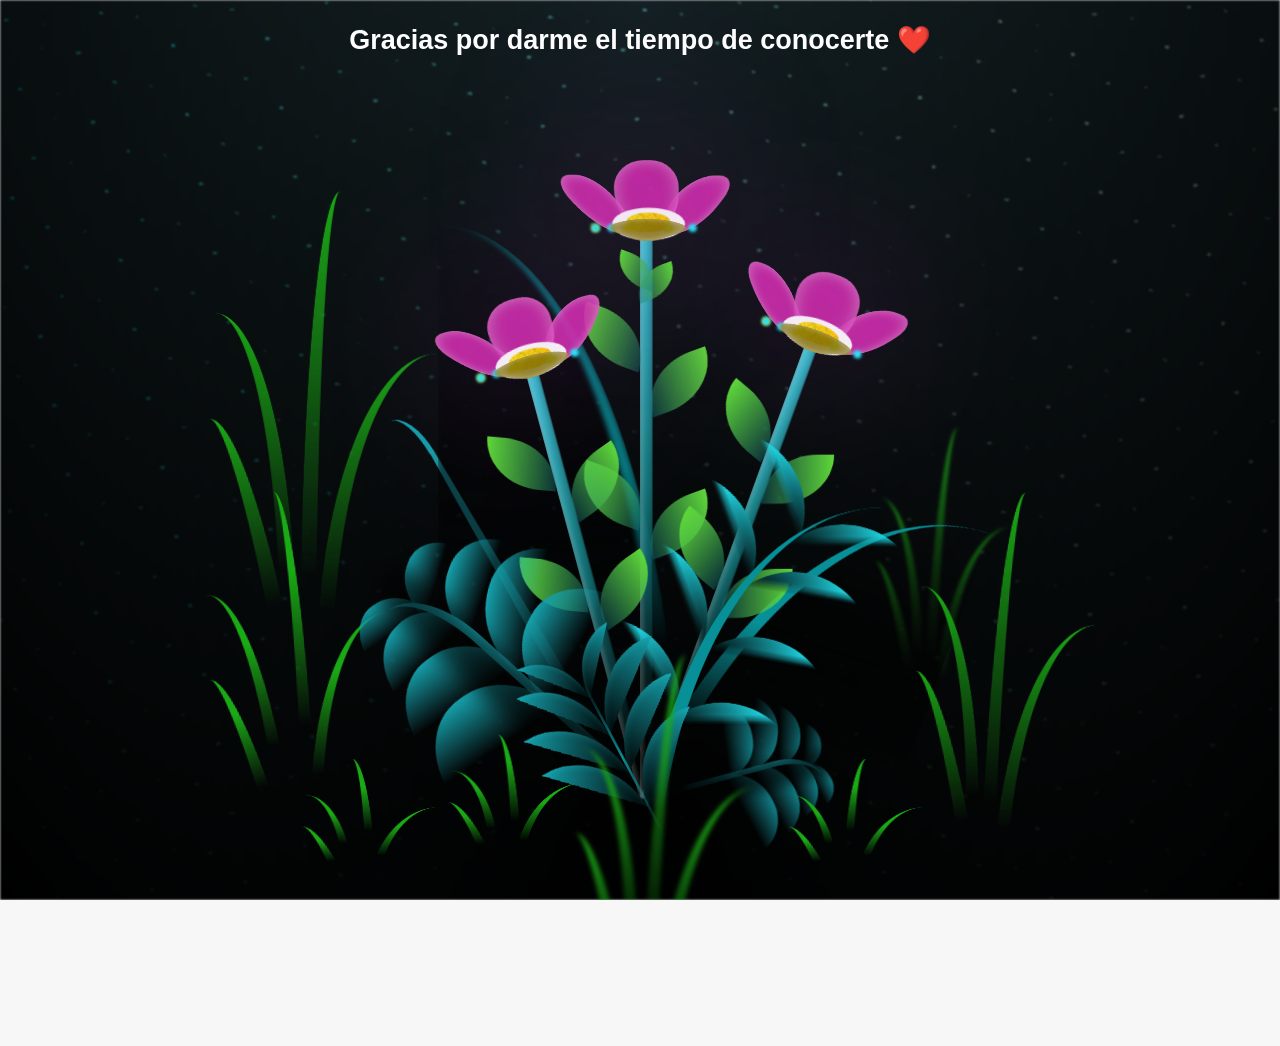
==== index.html @ b28f8824 "Rename floresamarillas.html to index.html" ====
<!DOCTYPE html>
<html lang="es">
  <head>
    <meta charset="UTF-8" />
    <meta http-equiv="X-UA-Compatible" content="IE=edge" />
    <meta name="viewport" content="width=device-width, initial-scale=1.0" />
    <title>Flores para ti ❤️</title>
    <style>
      *,
*::after,
*::before {
  padding: 0;
  margin: 0;
  box-sizing: border-box;
}

:root {
  --dark-color: #000;
}
html, body {
  overflow: hidden;
  height: 100%;
  margin: 0;
}

body {
  display: flex;
  align-items: flex-end;
  justify-content: center;
  min-height: 100vh;
  background-color: var(--dark-color);
  overflow: hidden;
}


.titulo {
  margin-bottom: 180px;
  color: rgb(255, 255, 255);
  position: absolute;
  top: 20px; 
  left: 50%;
  transform: translateX(-50%); 
  width: 80%;
  font-size: 3vh;
  opacity: 0;
  animation: fadeIn 4s ease-in-out forwards;
  text-align: center;
}
@keyframes fadeIn {
  from {
    opacity: 0;
  }
  to {
    opacity: 1;
  }
}

.night {
  z-index: -1;
  position: absolute;
  left: 50%;
  top: 0;
  transform: translateX(-50%);
  width: 100%;
  height: 100%;
  filter: blur(0.1vmin);
  background-image: radial-gradient(
      ellipse at top,
      transparent 0%,
      var(--dark-color)
    ),
    radial-gradient(
      ellipse at bottom,
      var(--dark-color),
      rgba(145, 233, 255, 0.2)
    ),
    repeating-linear-gradient(
      220deg,
      rgb(0, 0, 0) 0px,
      rgb(0, 0, 0) 19px,
      transparent 19px,
      transparent 22px
    ),
    repeating-linear-gradient(
      189deg,
      rgb(0, 0, 0) 0px,
      rgb(0, 0, 0) 19px,
      transparent 19px,
      transparent 22px
    ),
    repeating-linear-gradient(
      148deg,
      rgb(0, 0, 0) 0px,
      rgb(0, 0, 0) 19px,
      transparent 19px,
      transparent 22px
    ),
    linear-gradient(90deg, rgb(0, 255, 250), rgb(240, 240, 240));
}

.flowers {
  position: relative;
  transform: scale(0.9);
  /*margin-bottom: 100px;
  */
}

@media only screen and (max-width: 600px) {
.flowers {
      font-size: 14px;
      margin-bottom: 35%;
      letter-spacing: 3px;
      transform: scale(1.0);
}

}

.flower {
  position: absolute;
  bottom: 10vmin;
  transform-origin: bottom center;
  z-index: 10;
  --fl-speed: 0.8s;
}
.flower--1 {
  -webkit-animation: moving-flower-1 4s linear infinite;
  animation: moving-flower-1 4s linear infinite;
}
.flower--1 .flower__line {
  height: 70vmin;
  -webkit-animation-delay: 0.3s;
  animation-delay: 0.3s;
}
.flower--1 .flower__line__leaf--1 {
  -webkit-animation: blooming-leaf-right var(--fl-speed) 1.6s backwards;
  animation: blooming-leaf-right var(--fl-speed) 1.6s backwards;
}
.flower--1 .flower__line__leaf--2 {
  -webkit-animation: blooming-leaf-right var(--fl-speed) 1.4s backwards;
  animation: blooming-leaf-right var(--fl-speed) 1.4s backwards;
}
.flower--1 .flower__line__leaf--3 {
  -webkit-animation: blooming-leaf-left var(--fl-speed) 1.2s backwards;
  animation: blooming-leaf-left var(--fl-speed) 1.2s backwards;
}
.flower--1 .flower__line__leaf--4 {
  -webkit-animation: blooming-leaf-left var(--fl-speed) 1s backwards;
  animation: blooming-leaf-left var(--fl-speed) 1s backwards;
}
.flower--1 .flower__line__leaf--5 {
  -webkit-animation: blooming-leaf-right var(--fl-speed) 1.8s backwards;
  animation: blooming-leaf-right var(--fl-speed) 1.8s backwards;
}
.flower--1 .flower__line__leaf--6 {
  -webkit-animation: blooming-leaf-left var(--fl-speed) 2s backwards;
  animation: blooming-leaf-left var(--fl-speed) 2s backwards;
}
.flower--2 {
  left: 50%;
  transform: rotate(20deg);
  -webkit-animation: moving-flower-2 4s linear infinite;
  animation: moving-flower-2 4s linear infinite;
}
.flower--2 .flower__line {
  height: 60vmin;
  -webkit-animation-delay: 0.6s;
  animation-delay: 0.6s;
}
.flower--2 .flower__line__leaf--1 {
  -webkit-animation: blooming-leaf-right var(--fl-speed) 1.9s backwards;
  animation: blooming-leaf-right var(--fl-speed) 1.9s backwards;
}
.flower--2 .flower__line__leaf--2 {
  -webkit-animation: blooming-leaf-right var(--fl-speed) 1.7s backwards;
  animation: blooming-leaf-right var(--fl-speed) 1.7s backwards;
}
.flower--2 .flower__line__leaf--3 {
  -webkit-animation: blooming-leaf-left var(--fl-speed) 1.5s backwards;
  animation: blooming-leaf-left var(--fl-speed) 1.5s backwards;
}
.flower--2 .flower__line__leaf--4 {
  -webkit-animation: blooming-leaf-left var(--fl-speed) 1.3s backwards;
  animation: blooming-leaf-left var(--fl-speed) 1.3s backwards;
}
.flower--3 {
  left: 50%;
  transform: rotate(-15deg);
  -webkit-animation: moving-flower-3 4s linear infinite;
  animation: moving-flower-3 4s linear infinite;
}
.flower--3 .flower__line {
  -webkit-animation-delay: 0.9s;
  animation-delay: 0.9s;
}
.flower--3 .flower__line__leaf--1 {
  -webkit-animation: blooming-leaf-right var(--fl-speed) 2.5s backwards;
  animation: blooming-leaf-right var(--fl-speed) 2.5s backwards;
}
.flower--3 .flower__line__leaf--2 {
  -webkit-animation: blooming-leaf-right var(--fl-speed) 2.3s backwards;
  animation: blooming-leaf-right var(--fl-speed) 2.3s backwards;
}
.flower--3 .flower__line__leaf--3 {
  -webkit-animation: blooming-leaf-left var(--fl-speed) 2.1s backwards;
  animation: blooming-leaf-left var(--fl-speed) 2.1s backwards;
}
.flower--3 .flower__line__leaf--4 {
  -webkit-animation: blooming-leaf-left var(--fl-speed) 1.9s backwards;
  animation: blooming-leaf-left var(--fl-speed) 1.9s backwards;
}
.flower__leafs {
  position: relative;
  -webkit-animation: blooming-flower 2s backwards;
  animation: blooming-flower 2s backwards;
}
.flower__leafs--1 {
  -webkit-animation-delay: 1.1s;
  animation-delay: 1.1s;
}
.flower__leafs--2 {
  -webkit-animation-delay: 1.4s;
  animation-delay: 1.4s;
}
.flower__leafs--3 {
  -webkit-animation-delay: 1.7s;
  animation-delay: 1.7s;
}
.flower__leafs::after {
  content: "";
  position: absolute;
  left: 0;
  top: 0;
  transform: translate(-50%, -100%);
  width: 8vmin;
  height: 8vmin;
  background-color: #852c91;
  /* background-color: #fd2525; */
  filter: blur(10vmin);
}
.flower__leaf {
  position: absolute;
  bottom: 0;
  left: 50%;
  width: 8vmin;
  height: 11vmin;
  border-radius: 51% 49% 47% 53%/44% 45% 55% 69%;
  background-color: #253bfd;
  background-color: #d62bb1; 
  transform-origin: bottom center;
  opacity: 0.9;
  box-shadow: inset 0 0 2vmin rgba(255, 255, 255, 0.5);
}
.flower__leaf--1 {
  transform: translate(-10%, 1%) rotateY(40deg) rotateX(-50deg);
}
.flower__leaf--2 {
  transform: translate(-50%, -4%) rotateX(40deg);
}
.flower__leaf--3 {
  transform: translate(-90%, 0%) rotateY(45deg) rotateX(50deg);
}
.flower__leaf--4 {
  width: 8vmin;
  height: 8vmin;
  transform-origin: bottom left;
  border-radius: 4vmin 10vmin 4vmin 4vmin;
  transform: translate(0%, 18%) rotateX(70deg) rotate(-43deg);
  background-color: #7c6901;
  z-index: 1;
  opacity: 0.8;
}
.flower__white-circle {
  position: absolute;
  left: -3.5vmin;
  top: -3vmin;
  width: 9vmin;
  height: 4vmin;
  border-radius: 50%;
  background-color: #fff;
}
.flower__white-circle::after {
  content: "";
  position: absolute;
  left: 50%;
  top: 45%;
  transform: translate(-50%, -50%);
  width: 60%;
  height: 60%;
  border-radius: inherit;
  background-image: repeating-linear-gradient(
      135deg,
      rgba(0, 0, 0, 0.03) 0px,
      rgba(0, 0, 0, 0.03) 1px,
      transparent 1px,
      transparent 12px
    ),
    repeating-linear-gradient(
      45deg,
      rgba(0, 0, 0, 0.03) 0px,
      rgba(0, 0, 0, 0.03) 1px,
      transparent 1px,
      transparent 12px
    ),
    repeating-linear-gradient(
      67.5deg,
      rgba(0, 0, 0, 0.03) 0px,
      rgba(0, 0, 0, 0.03) 1px,
      transparent 1px,
      transparent 12px
    ),
    repeating-linear-gradient(
      135deg,
      rgba(0, 0, 0, 0.03) 0px,
      rgba(0, 0, 0, 0.03) 1px,
      transparent 1px,
      transparent 12px
    ),
    repeating-linear-gradient(
      45deg,
      rgba(0, 0, 0, 0.03) 0px,
      rgba(0, 0, 0, 0.03) 1px,
      transparent 1px,
      transparent 12px
    ),
    repeating-linear-gradient(
      112.5deg,
      rgba(0, 0, 0, 0.03) 0px,
      rgba(0, 0, 0, 0.03) 1px,
      transparent 1px,
      transparent 12px
    ),
    repeating-linear-gradient(
      112.5deg,
      rgba(0, 0, 0, 0.03) 0px,
      rgba(0, 0, 0, 0.03) 1px,
      transparent 1px,
      transparent 12px
    ),
    repeating-linear-gradient(
      45deg,
      rgba(0, 0, 0, 0.03) 0px,
      rgba(0, 0, 0, 0.03) 1px,
      transparent 1px,
      transparent 12px
    ),
    repeating-linear-gradient(
      22.5deg,
      rgba(0, 0, 0, 0.03) 0px,
      rgba(0, 0, 0, 0.03) 1px,
      transparent 1px,
      transparent 12px
    ),
    repeating-linear-gradient(
      45deg,
      rgba(0, 0, 0, 0.03) 0px,
      rgba(0, 0, 0, 0.03) 1px,
      transparent 1px,
      transparent 12px
    ),
    repeating-linear-gradient(
      22.5deg,
      rgba(0, 0, 0, 0.03) 0px,
      rgba(0, 0, 0, 0.03) 1px,
      transparent 1px,
      transparent 12px
    ),
    repeating-linear-gradient(
      135deg,
      rgba(0, 0, 0, 0.03) 0px,
      rgba(0, 0, 0, 0.03) 1px,
      transparent 1px,
      transparent 12px
    ),
    repeating-linear-gradient(
      157.5deg,
      rgba(0, 0, 0, 0.03) 0px,
      rgba(0, 0, 0, 0.03) 1px,
      transparent 1px,
      transparent 12px
    ),
    repeating-linear-gradient(
      67.5deg,
      rgba(0, 0, 0, 0.03) 0px,
      rgba(0, 0, 0, 0.03) 1px,
      transparent 1px,
      transparent 12px
    ),
    repeating-linear-gradient(
      67.5deg,
      rgba(0, 0, 0, 0.03) 0px,
      rgba(0, 0, 0, 0.03) 1px,
      transparent 1px,
      transparent 12px
    ),
    linear-gradient(90deg, rgb(255, 235, 18), rgb(255, 206, 0));
}
.flower__line {
  height: 55vmin;
  width: 1.5vmin;
  background-image: linear-gradient(
      to left,
      rgba(0, 0, 0, 0.2),
      transparent,
      rgba(255, 255, 255, 0.2)
    ),
    linear-gradient(to top, transparent 10%, #14757a, #39c6d6);
  box-shadow: inset 0 0 2px rgba(0, 0, 0, 0.5);
  -webkit-animation: grow-flower-tree 4s backwards;
  animation: grow-flower-tree 4s backwards;
}
.flower__line__leaf {
  --w: 7vmin;
  --h: calc(var(--w) + 2vmin);
  position: absolute;
  top: 20%;
  left: 90%;
  width: var(--w);
  height: var(--h);
  border-top-right-radius: var(--h);
  border-bottom-left-radius: var(--h);
  background-image: linear-gradient(to top, rgba(20, 117, 122, 0.4), #5ed639);
}
.flower__line__leaf--1 {
  transform: rotate(70deg) rotateY(30deg);
}
.flower__line__leaf--2 {
  top: 45%;
  transform: rotate(70deg) rotateY(30deg);
}
.flower__line__leaf--3,
.flower__line__leaf--4,
.flower__line__leaf--6 {
  border-top-right-radius: 0;
  border-bottom-left-radius: 0;
  border-top-left-radius: var(--h);
  border-bottom-right-radius: var(--h);
  left: -460%;
  top: 12%;
  transform: rotate(-70deg) rotateY(30deg);
}
.flower__line__leaf--4 {
  top: 40%;
}
.flower__line__leaf--5 {
  top: 0;
  transform-origin: left;
  transform: rotate(70deg) rotateY(30deg) scale(0.6);
}
.flower__line__leaf--6 {
  top: -2%;
  left: -450%;
  transform-origin: right;
  transform: rotate(-70deg) rotateY(30deg) scale(0.6);
}
.flower__light {
  position: absolute;
  bottom: 0vmin;
  width: 1vmin;
  height: 1vmin;
  background-color: rgb(255, 251, 0);
  border-radius: 50%;
  filter: blur(0.2vmin);
  -webkit-animation: light-ans 4s linear infinite backwards;
  animation: light-ans 4s linear infinite backwards;
}
.flower__light:nth-child(odd) {
  background-color: #23f0ff;
}
.flower__light--1 {
  left: -2vmin;
  -webkit-animation-delay: 1s;
  animation-delay: 1s;
}
.flower__light--2 {
  left: 3vmin;
  -webkit-animation-delay: 0.5s;
  animation-delay: 0.5s;
}
.flower__light--3 {
  left: -6vmin;
  -webkit-animation-delay: 0.3s;
  animation-delay: 0.3s;
}
.flower__light--4 {
  left: 6vmin;
  -webkit-animation-delay: 0.9s;
  animation-delay: 0.9s;
}
.flower__light--5 {
  left: -1vmin;
  -webkit-animation-delay: 1.5s;
  animation-delay: 1.5s;
}
.flower__light--6 {
  left: -4vmin;
  -webkit-animation-delay: 3s;
  animation-delay: 3s;
}
.flower__light--7 {
  left: 3vmin;
  -webkit-animation-delay: 2s;
  animation-delay: 2s;
}
.flower__light--8 {
  left: -6vmin;
  -webkit-animation-delay: 3.5s;
  animation-delay: 3.5s;
}
.flower__grass {
  --c: #159faa;
  --line-w: 1.5vmin;
  position: absolute;
  bottom: 12vmin;
  left: -7vmin;
  display: flex;
  flex-direction: column;
  align-items: flex-end;
  z-index: 20;
  transform-origin: bottom center;
  transform: rotate(-48deg) rotateY(40deg);
}
.flower__grass--1 {
  -webkit-animation: moving-grass 2s linear infinite;
  animation: moving-grass 2s linear infinite;
}
.flower__grass--2 {
  left: 2vmin;
  bottom: 10vmin;
  transform: scale(0.5) rotate(75deg) rotateX(10deg) rotateY(-200deg);
  opacity: 0.8;
  z-index: 0;
  -webkit-animation: moving-grass--2 1.5s linear infinite;
  animation: moving-grass--2 1.5s linear infinite;
}
.flower__grass--top {
  width: 7vmin;
  height: 10vmin;
  border-top-right-radius: 100%;
  border-right: var(--line-w) solid var(--c);
  transform-origin: bottom center;
  transform: rotate(-2deg);
}
.flower__grass--bottom {
  margin-top: -2px;
  width: var(--line-w);
  height: 25vmin;
  background-image: linear-gradient(to top, transparent, var(--c));
}
.flower__grass__leaf {
  --size: 10vmin;
  position: absolute;
  width: calc(var(--size) * 2.1);
  height: var(--size);
  border-top-left-radius: var(--size);
  border-top-right-radius: var(--size);
  background-image: linear-gradient(
    to top,
    transparent,
    transparent 30%,
    var(--c)
  );
  z-index: 100;
}
.flower__grass__leaf--1 {
  top: -6%;
  left: 30%;
  --size: 6vmin;
  transform: rotate(-20deg);
  -webkit-animation: growing-grass-ans--1 2s 2.6s backwards;
  animation: growing-grass-ans--1 2s 2.6s backwards;
}
@-webkit-keyframes growing-grass-ans--1 {
  0% {
    transform-origin: bottom left;
    transform: rotate(-20deg) scale(0);
  }
}
@keyframes growing-grass-ans--1 {
  0% {
    transform-origin: bottom left;
    transform: rotate(-20deg) scale(0);
  }
}
.flower__grass__leaf--2 {
  top: -5%;
  left: -110%;
  --size: 6vmin;
  transform: rotate(10deg);
  -webkit-animation: growing-grass-ans--2 2s 2.4s linear backwards;
  animation: growing-grass-ans--2 2s 2.4s linear backwards;
}
@-webkit-keyframes growing-grass-ans--2 {
  0% {
    transform-origin: bottom right;
    transform: rotate(10deg) scale(0);
  }
}
@keyframes growing-grass-ans--2 {
  0% {
    transform-origin: bottom right;
    transform: rotate(10deg) scale(0);
  }
}
.flower__grass__leaf--3 {
  top: 5%;
  left: 60%;
  --size: 8vmin;
  transform: rotate(-18deg) rotateX(-20deg);
  -webkit-animation: growing-grass-ans--3 2s 2.2s linear backwards;
  animation: growing-grass-ans--3 2s 2.2s linear backwards;
}
@-webkit-keyframes growing-grass-ans--3 {
  0% {
    transform-origin: bottom left;
    transform: rotate(-18deg) rotateX(-20deg) scale(0);
  }
}
@keyframes growing-grass-ans--3 {
  0% {
    transform-origin: bottom left;
    transform: rotate(-18deg) rotateX(-20deg) scale(0);
  }
}
.flower__grass__leaf--4 {
  top: 6%;
  left: -135%;
  --size: 8vmin;
  transform: rotate(2deg);
  -webkit-animation: growing-grass-ans--4 2s 2s linear backwards;
  animation: growing-grass-ans--4 2s 2s linear backwards;
}
@-webkit-keyframes growing-grass-ans--4 {
  0% {
    transform-origin: bottom right;
    transform: rotate(2deg) scale(0);
  }
}
@keyframes growing-grass-ans--4 {
  0% {
    transform-origin: bottom right;
    transform: rotate(2deg) scale(0);
  }
}
.flower__grass__leaf--5 {
  top: 20%;
  left: 60%;
  --size: 10vmin;
  transform: rotate(-24deg) rotateX(-20deg);
  -webkit-animation: growing-grass-ans--5 2s 1.8s linear backwards;
  animation: growing-grass-ans--5 2s 1.8s linear backwards;
}
@-webkit-keyframes growing-grass-ans--5 {
  0% {
    transform-origin: bottom left;
    transform: rotate(-24deg) rotateX(-20deg) scale(0);
  }
}
@keyframes growing-grass-ans--5 {
  0% {
    transform-origin: bottom left;
    transform: rotate(-24deg) rotateX(-20deg) scale(0);
  }
}
.flower__grass__leaf--6 {
  top: 22%;
  left: -180%;
  --size: 10vmin;
  transform: rotate(10deg);
  -webkit-animation: growing-grass-ans--6 2s 1.6s linear backwards;
  animation: growing-grass-ans--6 2s 1.6s linear backwards;
}
@-webkit-keyframes growing-grass-ans--6 {
  0% {
    transform-origin: bottom right;
    transform: rotate(10deg) scale(0);
  }
}
@keyframes growing-grass-ans--6 {
  0% {
    transform-origin: bottom right;
    transform: rotate(10deg) scale(0);
  }
}
.flower__grass__leaf--7 {
  top: 39%;
  left: 70%;
  --size: 10vmin;
  transform: rotate(-10deg);
  -webkit-animation: growing-grass-ans--7 2s 1.4s linear backwards;
  animation: growing-grass-ans--7 2s 1.4s linear backwards;
}
@-webkit-keyframes growing-grass-ans--7 {
  0% {
    transform-origin: bottom left;
    transform: rotate(-10deg) scale(0);
  }
}
@keyframes growing-grass-ans--7 {
  0% {
    transform-origin: bottom left;
    transform: rotate(-10deg) scale(0);
  }
}
.flower__grass__leaf--8 {
  top: 40%;
  left: -215%;
  --size: 11vmin;
  transform: rotate(10deg);
  -webkit-animation: growing-grass-ans--8 2s 1.2s linear backwards;
  animation: growing-grass-ans--8 2s 1.2s linear backwards;
}
@-webkit-keyframes growing-grass-ans--8 {
  0% {
    transform-origin: bottom right;
    transform: rotate(10deg) scale(0);
  }
}
@keyframes growing-grass-ans--8 {
  0% {
    transform-origin: bottom right;
    transform: rotate(10deg) scale(0);
  }
}
.flower__grass__overlay {
  position: absolute;
  top: -10%;
  right: 0%;
  width: 100%;
  height: 100%;
  background-color: rgba(0, 0, 0, 0.6);
  filter: blur(1.5vmin);
  z-index: 100;
}
.flower__g-long {
  --w: 2vmin;
  --h: 6vmin;
  --c: #159faa;
  position: absolute;
  bottom: 10vmin;
  left: -3vmin;
  transform-origin: bottom center;
  transform: rotate(-30deg) rotateY(-20deg);
  display: flex;
  flex-direction: column;
  align-items: flex-end;
  -webkit-animation: flower-g-long-ans 3s linear infinite;
  animation: flower-g-long-ans 3s linear infinite;
}
@-webkit-keyframes flower-g-long-ans {
  0%,
  100% {
    transform: rotate(-30deg) rotateY(-20deg);
  }
  50% {
    transform: rotate(-32deg) rotateY(-20deg);
  }
}
@keyframes flower-g-long-ans {
  0%,
  100% {
    transform: rotate(-30deg) rotateY(-20deg);
  }
  50% {
    transform: rotate(-32deg) rotateY(-20deg);
  }
}
.flower__g-long__top {
  top: calc(var(--h) * -1);
  width: calc(var(--w) + 1vmin);
  height: var(--h);
  border-top-right-radius: 100%;
  border-right: 0.7vmin solid var(--c);
  transform: translate(-0.7vmin, 1vmin);
}
.flower__g-long__bottom {
  width: var(--w);
  height: 50vmin;
  transform-origin: bottom center;
  background-image: linear-gradient(to top, transparent 30%, var(--c));
  box-shadow: inset 0 0 2px rgba(0, 0, 0, 0.5);
  -webkit-clip-path: polygon(35% 0, 65% 1%, 100% 100%, 0% 100%);
  clip-path: polygon(35% 0, 65% 1%, 100% 100%, 0% 100%);
}
.flower__g-right {
  position: absolute;
  bottom: 6vmin;
  left: -2vmin;
  transform-origin: bottom left;
  transform: rotate(20deg);
}
.flower__g-right .leaf {
  width: 30vmin;
  height: 50vmin;
  border-top-left-radius: 100%;
  border-left: 2vmin solid #079097;
  background-image: linear-gradient(
    to bottom,
    transparent,
    var(--dark-color) 60%
  );
  -webkit-mask-image: linear-gradient(to top, transparent 30%, #079097 60%);
}
.flower__g-right--1 {
  -webkit-animation: flower-g-right-ans 2.5s linear infinite;
  animation: flower-g-right-ans 2.5s linear infinite;
}
.flower__g-right--2 {
  left: 5vmin;
  transform: rotateY(-180deg);
  -webkit-animation: flower-g-right-ans--2 3s linear infinite;
  animation: flower-g-right-ans--2 3s linear infinite;
}
.flower__g-right--2 .leaf {
  height: 75vmin;
  filter: blur(0.3vmin);
  opacity: 0.8;
}
@-webkit-keyframes flower-g-right-ans {
  0%,
  100% {
    transform: rotate(20deg);
  }
  50% {
    transform: rotate(24deg) rotateX(-20deg);
  }
}
@keyframes flower-g-right-ans {
  0%,
  100% {
    transform: rotate(20deg);
  }
  50% {
    transform: rotate(24deg) rotateX(-20deg);
  }
}
@-webkit-keyframes flower-g-right-ans--2 {
  0%,
  100% {
    transform: rotateY(-180deg) rotate(0deg) rotateX(-20deg);
  }
  50% {
    transform: rotateY(-180deg) rotate(6deg) rotateX(-20deg);
  }
}
@keyframes flower-g-right-ans--2 {
  0%,
  100% {
    transform: rotateY(-180deg) rotate(0deg) rotateX(-20deg);
  }
  50% {
    transform: rotateY(-180deg) rotate(6deg) rotateX(-20deg);
  }
}
.flower__g-front {
  position: absolute;
  bottom: 6vmin;
  left: 2.5vmin;
  z-index: 100;
  transform-origin: bottom center;
  transform: rotate(-28deg) rotateY(30deg) scale(1.04);
  -webkit-animation: flower__g-front-ans 2s linear infinite;
  animation: flower__g-front-ans 2s linear infinite;
}
@-webkit-keyframes flower__g-front-ans {
  0%,
  100% {
    transform: rotate(-28deg) rotateY(30deg) scale(1.04);
  }
  50% {
    transform: rotate(-35deg) rotateY(40deg) scale(1.04);
  }
}
@keyframes flower__g-front-ans {
  0%,
  100% {
    transform: rotate(-28deg) rotateY(30deg) scale(1.04);
  }
  50% {
    transform: rotate(-35deg) rotateY(40deg) scale(1.04);
  }
}
.flower__g-front__line {
  width: 0.3vmin;
  height: 20vmin;
  background-image: linear-gradient(
    to top,
    transparent,
    #079097,
    transparent 100%
  );
  position: relative;
}
.flower__g-front__leaf-wrapper {
  position: absolute;
  top: 0;
  left: 0;
  transform-origin: bottom left;
  transform: rotate(10deg);
}
.flower__g-front__leaf-wrapper:nth-child(even) {
  left: 0vmin;
  transform: rotateY(-180deg) rotate(5deg);
  -webkit-animation: flower__g-front__leaf-left-ans 1s ease-in backwards;
  animation: flower__g-front__leaf-left-ans 1s ease-in backwards;
}
.flower__g-front__leaf-wrapper:nth-child(odd) {
  -webkit-animation: flower__g-front__leaf-ans 1s ease-in backwards;
  animation: flower__g-front__leaf-ans 1s ease-in backwards;
}
.flower__g-front__leaf-wrapper--1 {
  top: -8vmin;
  transform: scale(0.7);
  -webkit-animation: flower__g-front__leaf-ans 1s 5.5s ease-in backwards !important;
  animation: flower__g-front__leaf-ans 1s 5.5s ease-in backwards !important;
}
.flower__g-front__leaf-wrapper--2 {
  top: -8vmin;
  transform: rotateY(-180deg) scale(0.7) !important;
  -webkit-animation: flower__g-front__leaf-left-ans-2 1s 4.6s ease-in backwards !important;
  animation: flower__g-front__leaf-left-ans-2 1s 4.6s ease-in backwards !important;
}
.flower__g-front__leaf-wrapper--3 {
  top: -3vmin;
  -webkit-animation: flower__g-front__leaf-ans 1s 4.6s ease-in backwards;
  animation: flower__g-front__leaf-ans 1s 4.6s ease-in backwards;
}
.flower__g-front__leaf-wrapper--4 {
  top: -3vmin;
  transform: rotateY(-180deg) scale(0.9) !important;
  -webkit-animation: flower__g-front__leaf-left-ans-2 1s 4.6s ease-in backwards !important;
  animation: flower__g-front__leaf-left-ans-2 1s 4.6s ease-in backwards !important;
}
@-webkit-keyframes flower__g-front__leaf-left-ans-2 {
  0% {
    transform: rotateY(-180deg) scale(0);
  }
}
@keyframes flower__g-front__leaf-left-ans-2 {
  0% {
    transform: rotateY(-180deg) scale(0);
  }
}
.flower__g-front__leaf-wrapper--5,
.flower__g-front__leaf-wrapper--6 {
  top: 2vmin;
}
.flower__g-front__leaf-wrapper--7,
.flower__g-front__leaf-wrapper--8 {
  top: 6.5vmin;
}
.flower__g-front__leaf-wrapper--2 {
  -webkit-animation-delay: 5.2s !important;
  animation-delay: 5.2s !important;
}
.flower__g-front__leaf-wrapper--3 {
  -webkit-animation-delay: 4.9s !important;
  animation-delay: 4.9s !important;
}
.flower__g-front__leaf-wrapper--5 {
  -webkit-animation-delay: 4.3s !important;
  animation-delay: 4.3s !important;
}
.flower__g-front__leaf-wrapper--6 {
  -webkit-animation-delay: 4.1s !important;
  animation-delay: 4.1s !important;
}
.flower__g-front__leaf-wrapper--7 {
  -webkit-animation-delay: 3.8s !important;
  animation-delay: 3.8s !important;
}
.flower__g-front__leaf-wrapper--8 {
  -webkit-animation-delay: 3.5s !important;
  animation-delay: 3.5s !important;
}
@-webkit-keyframes flower__g-front__leaf-ans {
  0% {
    transform: rotate(10deg) scale(0);
  }
}
@keyframes flower__g-front__leaf-ans {
  0% {
    transform: rotate(10deg) scale(0);
  }
}
@-webkit-keyframes flower__g-front__leaf-left-ans {
  0% {
    transform: rotateY(-180deg) rotate(5deg) scale(0);
  }
}
@keyframes flower__g-front__leaf-left-ans {
  0% {
    transform: rotateY(-180deg) rotate(5deg) scale(0);
  }
}
.flower__g-front__leaf {
  width: 10vmin;
  height: 10vmin;
  border-radius: 100% 0% 0% 100%/100% 100% 0% 0%;
  box-shadow: inset 0 2px 1vmin hsla(184deg, 97%, 58%, 0.2);
  background-image: linear-gradient(
      to bottom left,
      transparent,
      var(--dark-color)
    ),
    linear-gradient(to bottom right, #159faa 50%, transparent 50%, transparent);
  -webkit-mask-image: linear-gradient(
    to bottom right,
    #159faa 50%,
    transparent 50%,
    transparent
  );
  mask-image: linear-gradient(
    to bottom right,
    #159faa 50%,
    transparent 50%,
    transparent
  );
}
.flower__g-fr {
  position: absolute;
  bottom: -4vmin;
  left: vmin;
  transform-origin: bottom left;
  z-index: 10;
  -webkit-animation: flower__g-fr-ans 2s linear infinite;
  animation: flower__g-fr-ans 2s linear infinite;
}
@-webkit-keyframes flower__g-fr-ans {
  0%,
  100% {
    transform: rotate(2deg);
  }
  50% {
    transform: rotate(4deg);
  }
}
@keyframes flower__g-fr-ans {
  0%,
  100% {
    transform: rotate(2deg);
  }
  50% {
    transform: rotate(4deg);
  }
}
.flower__g-fr .leaf {
  width: 30vmin;
  height: 50vmin;
  border-top-left-radius: 100%;
  border-left: 2vmin solid #079097;
  -webkit-mask-image: linear-gradient(to top, transparent 25%, #079097 50%);
  position: relative;
  z-index: 1;
}
.flower__g-fr__leaf {
  position: absolute;
  top: 0;
  left: 0;
  width: 10vmin;
  height: 10vmin;
  border-radius: 100% 0% 0% 100%/100% 100% 0% 0%;
  box-shadow: inset 0 2px 1vmin hsla(184deg, 97%, 58%, 0.2);
  background-image: linear-gradient(
      to bottom left,
      transparent,
      var(--dark-color) 98%
    ),
    linear-gradient(to bottom right, #23f0ff 45%, transparent 50%, transparent);
  -webkit-mask-image: linear-gradient(
    135deg,
    #159faa 40%,
    transparent 50%,
    transparent
  );
}
.flower__g-fr__leaf--1 {
  left: 20vmin;
  transform: rotate(45deg);
  -webkit-animation: flower__g-fr-leaft-ans-1 0.5s 5.2s linear backwards;
  animation: flower__g-fr-leaft-ans-1 0.5s 5.2s linear backwards;
}
@-webkit-keyframes flower__g-fr-leaft-ans-1 {
  0% {
    transform-origin: left;
    transform: rotate(45deg) scale(0);
  }
}
@keyframes flower__g-fr-leaft-ans-1 {
  0% {
    transform-origin: left;
    transform: rotate(45deg) scale(0);
  }
}
.flower__g-fr__leaf--2 {
  left: 12vmin;
  top: -7vmin;
  transform: rotate(25deg) rotateY(-180deg);
  -webkit-animation: flower__g-fr-leaft-ans-6 0.5s 5s linear backwards;
  animation: flower__g-fr-leaft-ans-6 0.5s 5s linear backwards;
}
.flower__g-fr__leaf--3 {
  left: 15vmin;
  top: 6vmin;
  transform: rotate(55deg);
  -webkit-animation: flower__g-fr-leaft-ans-5 0.5s 4.8s linear backwards;
  animation: flower__g-fr-leaft-ans-5 0.5s 4.8s linear backwards;
}
.flower__g-fr__leaf--4 {
  left: 6vmin;
  top: -2vmin;
  transform: rotate(25deg) rotateY(-180deg);
  -webkit-animation: flower__g-fr-leaft-ans-6 0.5s 4.6s linear backwards;
  animation: flower__g-fr-leaft-ans-6 0.5s 4.6s linear backwards;
}
.flower__g-fr__leaf--5 {
  left: 10vmin;
  top: 14vmin;
  transform: rotate(55deg);
  -webkit-animation: flower__g-fr-leaft-ans-5 0.5s 4.4s linear backwards;
  animation: flower__g-fr-leaft-ans-5 0.5s 4.4s linear backwards;
}
@-webkit-keyframes flower__g-fr-leaft-ans-5 {
  0% {
    transform-origin: left;
    transform: rotate(55deg) scale(0);
  }
}
@keyframes flower__g-fr-leaft-ans-5 {
  0% {
    transform-origin: left;
    transform: rotate(55deg) scale(0);
  }
}
.flower__g-fr__leaf--6 {
  left: 0vmin;
  top: 6vmin;
  transform: rotate(25deg) rotateY(-180deg);
  -webkit-animation: flower__g-fr-leaft-ans-6 0.5s 4.2s linear backwards;
  animation: flower__g-fr-leaft-ans-6 0.5s 4.2s linear backwards;
}
@-webkit-keyframes flower__g-fr-leaft-ans-6 {
  0% {
    transform-origin: right;
    transform: rotate(25deg) rotateY(-180deg) scale(0);
  }
}
@keyframes flower__g-fr-leaft-ans-6 {
  0% {
    transform-origin: right;
    transform: rotate(25deg) rotateY(-180deg) scale(0);
  }
}
.flower__g-fr__leaf--7 {
  left: 5vmin;
  top: 22vmin;
  transform: rotate(45deg);
  -webkit-animation: flower__g-fr-leaft-ans-7 0.5s 4s linear backwards;
  animation: flower__g-fr-leaft-ans-7 0.5s 4s linear backwards;
}
@-webkit-keyframes flower__g-fr-leaft-ans-7 {
  0% {
    transform-origin: left;
    transform: rotate(45deg) scale(0);
  }
}
@keyframes flower__g-fr-leaft-ans-7 {
  0% {
    transform-origin: left;
    transform: rotate(45deg) scale(0);
  }
}
.flower__g-fr__leaf--8 {
  left: -4vmin;
  top: 15vmin;
  transform: rotate(15deg) rotateY(-180deg);
  -webkit-animation: flower__g-fr-leaft-ans-8 0.5s 3.8s linear backwards;
  animation: flower__g-fr-leaft-ans-8 0.5s 3.8s linear backwards;
}
@-webkit-keyframes flower__g-fr-leaft-ans-8 {
  0% {
    transform-origin: right;
    transform: rotate(15deg) rotateY(-180deg) scale(0);
  }
}
@keyframes flower__g-fr-leaft-ans-8 {
  0% {
    transform-origin: right;
    transform: rotate(15deg) rotateY(-180deg) scale(0);
  }
}

.long-g {
  position: absolute;
  bottom: 25vmin;
  left: -42vmin;
  transform-origin: bottom left;
}
.long-g--1 {
  bottom: 0vmin;
  transform: scale(0.8) rotate(-5deg);
}
.long-g--1 .leaf {
  -webkit-mask-image: linear-gradient(
    to top,
    transparent 40%,
    #079097 80%
  ) !important;
}
.long-g--1 .leaf--1 {
  --w: 5vmin;
  --h: 60vmin;
  left: -2vmin;
  transform: rotate(3deg) rotateY(-180deg);
}
.long-g--2,
.long-g--3 {
  bottom: -3vmin;
  left: -35vmin;
  transform-origin: center;
  transform: scale(0.6) rotateX(60deg);
}
.long-g--2 .leaf,
.long-g--3 .leaf {
  -webkit-mask-image: linear-gradient(
    to top,
    transparent 50%,
    #079097 80%
  ) !important;
}
.long-g--2 .leaf--1,
.long-g--3 .leaf--1 {
  left: -1vmin;
  transform: rotateY(-180deg);
}
.long-g--3 {
  left: -17vmin;
  bottom: 0vmin;
}
.long-g--3 .leaf {
  -webkit-mask-image: linear-gradient(
    to top,
    transparent 40%,
    #079097 80%
  ) !important;
}
.long-g--4 {
  left: 25vmin;
  bottom: -3vmin;
  transform-origin: center;
  transform: scale(0.6) rotateX(60deg);
}
.long-g--4 .leaf {
  -webkit-mask-image: linear-gradient(
    to top,
    transparent 50%,
    #079097 80%
  ) !important;
}
.long-g--5 {
  left: 42vmin;
  bottom: 0vmin;
  transform: scale(0.8) rotate(2deg);
}
.long-g--6 {
  left: 0vmin;
  bottom: -20vmin;
  z-index: 100;
  filter: blur(0.3vmin);
  transform: scale(0.8) rotate(2deg);
}
.long-g--7 {
  left: 35vmin;
  bottom: 20vmin;
  z-index: -1;
  filter: blur(0.3vmin);
  transform: scale(0.6) rotate(2deg);
  opacity: 0.7;
}
.long-g .leaf {
  --w: 15vmin;
  --h: 40vmin;
  --c: #1aaa15;
  position: absolute;
  bottom: 0;
  width: var(--w);
  height: var(--h);
  border-top-left-radius: 100%;
  border-left: 2vmin solid var(--c);
  -webkit-mask-image: linear-gradient(
    to top,
    transparent 20%,
    var(--dark-color)
  );
  transform-origin: bottom center;
}
.long-g .leaf--0 {
  left: 2vmin;
  -webkit-animation: leaf-ans-1 4s linear infinite;
  animation: leaf-ans-1 4s linear infinite;
}
.long-g .leaf--1 {
  --w: 5vmin;
  --h: 60vmin;
  -webkit-animation: leaf-ans-1 4s linear infinite;
  animation: leaf-ans-1 4s linear infinite;
}
.long-g .leaf--2 {
  --w: 10vmin;
  --h: 40vmin;
  left: -0.5vmin;
  bottom: 5vmin;
  transform-origin: bottom left;
  transform: rotateY(-180deg);
  -webkit-animation: leaf-ans-2 3s linear infinite;
  animation: leaf-ans-2 3s linear infinite;
}
.long-g .leaf--3 {
  --w: 5vmin;
  --h: 30vmin;
  left: -1vmin;
  bottom: 3.2vmin;
  transform-origin: bottom left;
  transform: rotate(-10deg) rotateY(-180deg);
  -webkit-animation: leaf-ans-3 3s linear infinite;
  animation: leaf-ans-3 3s linear infinite;
}

@-webkit-keyframes leaf-ans-1 {
  0%,
  100% {
    transform: rotate(-5deg) scale(1);
  }
  50% {
    transform: rotate(5deg) scale(1.1);
  }
}

@keyframes leaf-ans-1 {
  0%,
  100% {
    transform: rotate(-5deg) scale(1);
  }
  50% {
    transform: rotate(5deg) scale(1.1);
  }
}
@-webkit-keyframes leaf-ans-2 {
  0%,
  100% {
    transform: rotateY(-180deg) rotate(5deg);
  }
  50% {
    transform: rotateY(-180deg) rotate(0deg) scale(1.1);
  }
}
@keyframes leaf-ans-2 {
  0%,
  100% {
    transform: rotateY(-180deg) rotate(5deg);
  }
  50% {
    transform: rotateY(-180deg) rotate(0deg) scale(1.1);
  }
}
@-webkit-keyframes leaf-ans-3 {
  0%,
  100% {
    transform: rotate(-10deg) rotateY(-180deg);
  }
  50% {
    transform: rotate(-20deg) rotateY(-180deg);
  }
}
@keyframes leaf-ans-3 {
  0%,
  100% {
    transform: rotate(-10deg) rotateY(-180deg);
  }
  50% {
    transform: rotate(-20deg) rotateY(-180deg);
  }
}
.grow-ans {
  -webkit-animation: grow-ans 2s var(--d) backwards;
  animation: grow-ans 2s var(--d) backwards;
}

@-webkit-keyframes grow-ans {
  0% {
    transform: scale(0);
    opacity: 0;
  }
}

@keyframes grow-ans {
  0% {
    transform: scale(0);
    opacity: 0;
  }
}
@-webkit-keyframes light-ans {
  0% {
    opacity: 0;
    transform: translateY(0vmin);
  }
  25% {
    opacity: 1;
    transform: translateY(-5vmin) translateX(-2vmin);
  }
  50% {
    opacity: 1;
    transform: translateY(-15vmin) translateX(2vmin);
    filter: blur(0.2vmin);
  }
  75% {
    transform: translateY(-20vmin) translateX(-2vmin);
    filter: blur(0.2vmin);
  }
  100% {
    transform: translateY(-30vmin);
    opacity: 0;
    filter: blur(1vmin);
  }
}
@keyframes light-ans {
  0% {
    opacity: 0;
    transform: translateY(0vmin);
  }
  25% {
    opacity: 1;
    transform: translateY(-5vmin) translateX(-2vmin);
  }
  50% {
    opacity: 1;
    transform: translateY(-15vmin) translateX(2vmin);
    filter: blur(0.2vmin);
  }
  75% {
    transform: translateY(-20vmin) translateX(-2vmin);
    filter: blur(0.2vmin);
  }
  100% {
    transform: translateY(-30vmin);
    opacity: 0;
    filter: blur(1vmin);
  }
}
@-webkit-keyframes moving-flower-1 {
  0%,
  100% {
    transform: rotate(2deg);
  }
  50% {
    transform: rotate(-2deg);
  }
}
@keyframes moving-flower-1 {
  0%,
  100% {
    transform: rotate(2deg);
  }
  50% {
    transform: rotate(-2deg);
  }
}
@-webkit-keyframes moving-flower-2 {
  0%,
  100% {
    transform: rotate(18deg);
  }
  50% {
    transform: rotate(14deg);
  }
}
@keyframes moving-flower-2 {
  0%,
  100% {
    transform: rotate(18deg);
  }
  50% {
    transform: rotate(14deg);
  }
}
@-webkit-keyframes moving-flower-3 {
  0%,
  100% {
    transform: rotate(-18deg);
  }
  50% {
    transform: rotate(-20deg) rotateY(-10deg);
  }
}
@keyframes moving-flower-3 {
  0%,
  100% {
    transform: rotate(-18deg);
  }
  50% {
    transform: rotate(-20deg) rotateY(-10deg);
  }
}
@-webkit-keyframes blooming-leaf-right {
  0% {
    transform-origin: left;
    transform: rotate(70deg) rotateY(30deg) scale(0);
  }
}
@keyframes blooming-leaf-right {
  0% {
    transform-origin: left;
    transform: rotate(70deg) rotateY(30deg) scale(0);
  }
}
@-webkit-keyframes blooming-leaf-left {
  0% {
    transform-origin: right;
    transform: rotate(-70deg) rotateY(30deg) scale(0);
  }
}
@keyframes blooming-leaf-left {
  0% {
    transform-origin: right;
    transform: rotate(-70deg) rotateY(30deg) scale(0);
  }
}
@-webkit-keyframes grow-flower-tree {
  0% {
    height: 0;
    border-radius: 1vmin;
  }
}
@keyframes grow-flower-tree {
  0% {
    height: 0;
    border-radius: 1vmin;
  }
}
@-webkit-keyframes blooming-flower {
  0% {
    transform: scale(0);
  }
}
@keyframes blooming-flower {
  0% {
    transform: scale(0);
  }
}
@-webkit-keyframes moving-grass {
  0%,
  100% {
    transform: rotate(-48deg) rotateY(40deg);
  }
  50% {
    transform: rotate(-50deg) rotateY(40deg);
  }
}
@keyframes moving-grass {
  0%,
  100% {
    transform: rotate(-48deg) rotateY(40deg);
  }
  50% {
    transform: rotate(-50deg) rotateY(40deg);
  }
}
@-webkit-keyframes moving-grass--2 {
  0%,
  100% {
    transform: scale(0.5) rotate(75deg) rotateX(10deg) rotateY(-200deg);
  }
  50% {
    transform: scale(0.5) rotate(79deg) rotateX(10deg) rotateY(-200deg);
  }
}
@keyframes moving-grass--2 {
  0%,
  100% {
    transform: scale(0.5) rotate(75deg) rotateX(10deg) rotateY(-200deg);
  }
  50% {
    transform: scale(0.5) rotate(79deg) rotateX(10deg) rotateY(-200deg);
  }
}
.growing-grass {
  -webkit-animation: growing-grass-ans 1s 2s backwards;
  animation: growing-grass-ans 1s 2s backwards;
}

@-webkit-keyframes growing-grass-ans {
  0% {
    transform: scale(0);
  }
}

@keyframes growing-grass-ans {
  0% {
    transform: scale(0);
  }
}

body, h1, p {
  margin: 0;
  padding: 0;
}

body {
  font-family: 'Arial', sans-serif;
  background-color: #f7f7f7;
  color: #333;
}

.container {
  max-width: 1200px;
  margin: 0 auto;
  padding: 20px;
}

h1 {
  font-size: 2em;
  line-height: 1.5;
  margin-bottom: 20px;
}

@media screen and (max-width: 600px) {
  h1 {
      font-size: 1.5em;
  }
}

@media screen and (min-width: 601px) and (max-width: 1024px) {
  h1 {
      font-size: 1.8em;
  }
}

@media screen and (min-width: 1025px) {
  h1 {
      font-size: 2em;
  }
}


    </style>
  </head>
  <body class="container">
    <h1 class="titulo">
      Gracias por darme el tiempo de conocerte ❤️</h1>
  
    <div class="night"></div>
    <div class="flowers">
      <div class="flower flower--1">
        <div class="flower__leafs flower__leafs--1">
          <div class="flower__leaf flower__leaf--1"></div>
          <div class="flower__leaf flower__leaf--2"></div>
          <div class="flower__leaf flower__leaf--3"></div>
          <div class="flower__leaf flower__leaf--4"></div>
          <div class="flower__white-circle"></div>

          <div class="flower__light flower__light--1"></div>
          <div class="flower__light flower__light--2"></div>
          <div class="flower__light flower__light--3"></div>
          <div class="flower__light flower__light--4"></div>
          <div class="flower__light flower__light--5"></div>
          <div class="flower__light flower__light--6"></div>
          <div class="flower__light flower__light--7"></div>
          <div class="flower__light flower__light--8"></div>
        </div>
        <div class="flower__line">
          <div class="flower__line__leaf flower__line__leaf--1"></div>
          <div class="flower__line__leaf flower__line__leaf--2"></div>
          <div class="flower__line__leaf flower__line__leaf--3"></div>
          <div class="flower__line__leaf flower__line__leaf--4"></div>
          <div class="flower__line__leaf flower__line__leaf--5"></div>
          <div class="flower__line__leaf flower__line__leaf--6"></div>
        </div>
      </div>

      <div class="flower flower--2">
        <div class="flower__leafs flower__leafs--2">
          <div class="flower__leaf flower__leaf--1"></div>
          <div class="flower__leaf flower__leaf--2"></div>
          <div class="flower__leaf flower__leaf--3"></div>
          <div class="flower__leaf flower__leaf--4"></div>
          <div class="flower__white-circle"></div>

          <div class="flower__light flower__light--1"></div>
          <div class="flower__light flower__light--2"></div>
          <div class="flower__light flower__light--3"></div>
          <div class="flower__light flower__light--4"></div>
          <div class="flower__light flower__light--5"></div>
          <div class="flower__light flower__light--6"></div>
          <div class="flower__light flower__light--7"></div>
          <div class="flower__light flower__light--8"></div>
        </div>
        <div class="flower__line">
          <div class="flower__line__leaf flower__line__leaf--1"></div>
          <div class="flower__line__leaf flower__line__leaf--2"></div>
          <div class="flower__line__leaf flower__line__leaf--3"></div>
          <div class="flower__line__leaf flower__line__leaf--4"></div>
        </div>
      </div>

      <div class="flower flower--3">
        <div class="flower__leafs flower__leafs--3">
          <div class="flower__leaf flower__leaf--1"></div>
          <div class="flower__leaf flower__leaf--2"></div>
          <div class="flower__leaf flower__leaf--3"></div>
          <div class="flower__leaf flower__leaf--4"></div>
          <div class="flower__white-circle"></div>

          <div class="flower__light flower__light--1"></div>
          <div class="flower__light flower__light--2"></div>
          <div class="flower__light flower__light--3"></div>
          <div class="flower__light flower__light--4"></div>
          <div class="flower__light flower__light--5"></div>
          <div class="flower__light flower__light--6"></div>
          <div class="flower__light flower__light--7"></div>
          <div class="flower__light flower__light--8"></div>
        </div>
        <div class="flower__line">
          <div class="flower__line__leaf flower__line__leaf--1"></div>
          <div class="flower__line__leaf flower__line__leaf--2"></div>
          <div class="flower__line__leaf flower__line__leaf--3"></div>
          <div class="flower__line__leaf flower__line__leaf--4"></div>
        </div>
      </div>

      <div class="grow-ans" style="--d: 1.2s">
        <div class="flower__g-long">
          <div class="flower__g-long__top"></div>
          <div class="flower__g-long__bottom"></div>
        </div>
      </div>

      <div class="growing-grass">
        <div class="flower__grass flower__grass--1">
          <div class="flower__grass--top"></div>
          <div class="flower__grass--bottom"></div>
          <div class="flower__grass__leaf flower__grass__leaf--1"></div>
          <div class="flower__grass__leaf flower__grass__leaf--2"></div>
          <div class="flower__grass__leaf flower__grass__leaf--3"></div>
          <div class="flower__grass__leaf flower__grass__leaf--4"></div>
          <div class="flower__grass__leaf flower__grass__leaf--5"></div>
          <div class="flower__grass__leaf flower__grass__leaf--6"></div>
          <div class="flower__grass__leaf flower__grass__leaf--7"></div>
          <div class="flower__grass__leaf flower__grass__leaf--8"></div>
          <div class="flower__grass__overlay"></div>
        </div>
      </div>

      <div class="growing-grass">
        <div class="flower__grass flower__grass--2">
          <div class="flower__grass--top"></div>
          <div class="flower__grass--bottom"></div>
          <div class="flower__grass__leaf flower__grass__leaf--1"></div>
          <div class="flower__grass__leaf flower__grass__leaf--2"></div>
          <div class="flower__grass__leaf flower__grass__leaf--3"></div>
          <div class="flower__grass__leaf flower__grass__leaf--4"></div>
          <div class="flower__grass__leaf flower__grass__leaf--5"></div>
          <div class="flower__grass__leaf flower__grass__leaf--6"></div>
          <div class="flower__grass__leaf flower__grass__leaf--7"></div>
          <div class="flower__grass__leaf flower__grass__leaf--8"></div>
          <div class="flower__grass__overlay"></div>
        </div>
      </div>

      <div class="grow-ans" style="--d: 2.4s">
        <div class="flower__g-right flower__g-right--1">
          <div class="leaf"></div>
        </div>
      </div>

      <div class="grow-ans" style="--d: 2.8s">
        <div class="flower__g-right flower__g-right--2">
          <div class="leaf"></div>
        </div>
      </div>

      <div class="grow-ans" style="--d: 2.8s">
        <div class="flower__g-front">
          <div
            class="flower__g-front__leaf-wrapper flower__g-front__leaf-wrapper--1"
          >
            <div class="flower__g-front__leaf"></div>
          </div>
          <div
            class="flower__g-front__leaf-wrapper flower__g-front__leaf-wrapper--2"
          >
            <div class="flower__g-front__leaf"></div>
          </div>
          <div
            class="flower__g-front__leaf-wrapper flower__g-front__leaf-wrapper--3"
          >
            <div class="flower__g-front__leaf"></div>
          </div>
          <div
            class="flower__g-front__leaf-wrapper flower__g-front__leaf-wrapper--4"
          >
            <div class="flower__g-front__leaf"></div>
          </div>
          <div
            class="flower__g-front__leaf-wrapper flower__g-front__leaf-wrapper--5"
          >
            <div class="flower__g-front__leaf"></div>
          </div>
          <div
            class="flower__g-front__leaf-wrapper flower__g-front__leaf-wrapper--6"
          >
            <div class="flower__g-front__leaf"></div>
          </div>
          <div
            class="flower__g-front__leaf-wrapper flower__g-front__leaf-wrapper--7"
          >
            <div class="flower__g-front__leaf"></div>
          </div>
          <div
            class="flower__g-front__leaf-wrapper flower__g-front__leaf-wrapper--8"
          >
            <div class="flower__g-front__leaf"></div>
          </div>
          <div class="flower__g-front__line"></div>
        </div>
      </div>

      <div class="grow-ans" style="--d: 3.2s">
        <div class="flower__g-fr">
          <div class="leaf"></div>
          <div class="flower__g-fr__leaf flower__g-fr__leaf--1"></div>
          <div class="flower__g-fr__leaf flower__g-fr__leaf--2"></div>
          <div class="flower__g-fr__leaf flower__g-fr__leaf--3"></div>
          <div class="flower__g-fr__leaf flower__g-fr__leaf--4"></div>
          <div class="flower__g-fr__leaf flower__g-fr__leaf--5"></div>
          <div class="flower__g-fr__leaf flower__g-fr__leaf--6"></div>
          <div class="flower__g-fr__leaf flower__g-fr__leaf--7"></div>
          <div class="flower__g-fr__leaf flower__g-fr__leaf--8"></div>
        </div>
      </div>

      <div class="long-g long-g--0">
        <div class="grow-ans" style="--d: 3s">
          <div class="leaf leaf--0"></div>
        </div>
        <div class="grow-ans" style="--d: 2.2s">
          <div class="leaf leaf--1"></div>
        </div>
        <div class="grow-ans" style="--d: 3.4s">
          <div class="leaf leaf--2"></div>
        </div>
        <div class="grow-ans" style="--d: 3.6s">
          <div class="leaf leaf--3"></div>
        </div>
      </div>

      <div class="long-g long-g--1">
        <div class="grow-ans" style="--d: 3.6s">
          <div class="leaf leaf--0"></div>
        </div>
        <div class="grow-ans" style="--d: 3.8s">
          <div class="leaf leaf--1"></div>
        </div>
        <div class="grow-ans" style="--d: 4s">
          <div class="leaf leaf--2"></div>
        </div>
        <div class="grow-ans" style="--d: 4.2s">
          <div class="leaf leaf--3"></div>
        </div>
      </div>

      <div class="long-g long-g--2">
        <div class="grow-ans" style="--d: 4s">
          <div class="leaf leaf--0"></div>
        </div>
        <div class="grow-ans" style="--d: 4.2s">
          <div class="leaf leaf--1"></div>
        </div>
        <div class="grow-ans" style="--d: 4.4s">
          <div class="leaf leaf--2"></div>
        </div>
        <div class="grow-ans" style="--d: 4.6s">
          <div class="leaf leaf--3"></div>
        </div>
      </div>

      <div class="long-g long-g--3">
        <div class="grow-ans" style="--d: 4s">
          <div class="leaf leaf--0"></div>
        </div>
        <div class="grow-ans" style="--d: 4.2s">
          <div class="leaf leaf--1"></div>
        </div>
        <div class="grow-ans" style="--d: 3s">
          <div class="leaf leaf--2"></div>
        </div>
        <div class="grow-ans" style="--d: 3.6s">
          <div class="leaf leaf--3"></div>
        </div>
      </div>

      <div class="long-g long-g--4">
        <div class="grow-ans" style="--d: 4s">
          <div class="leaf leaf--0"></div>
        </div>
        <div class="grow-ans" style="--d: 4.2s">
          <div class="leaf leaf--1"></div>
        </div>
        <div class="grow-ans" style="--d: 3s">
          <div class="leaf leaf--2"></div>
        </div>
        <div class="grow-ans" style="--d: 3.6s">
          <div class="leaf leaf--3"></div>
        </div>
      </div>

      <div class="long-g long-g--5">
        <div class="grow-ans" style="--d: 4s">
          <div class="leaf leaf--0"></div>
        </div>
        <div class="grow-ans" style="--d: 4.2s">
          <div class="leaf leaf--1"></div>
        </div>
        <div class="grow-ans" style="--d: 3s">
          <div class="leaf leaf--2"></div>
        </div>
        <div class="grow-ans" style="--d: 3.6s">
          <div class="leaf leaf--3"></div>
        </div>
      </div>

      <div class="long-g long-g--6">
        <div class="grow-ans" style="--d: 4.2s">
          <div class="leaf leaf--0"></div>
        </div>
        <div class="grow-ans" style="--d: 4.4s">
          <div class="leaf leaf--1"></div>
        </div>
        <div class="grow-ans" style="--d: 4.6s">
          <div class="leaf leaf--2"></div>
        </div>
        <div class="grow-ans" style="--d: 4.8s">
          <div class="leaf leaf--3"></div>
        </div>
      </div>

      <div class="long-g long-g--7">
        <div class="grow-ans" style="--d: 3s">
          <div class="leaf leaf--0"></div>
        </div>
        <div class="grow-ans" style="--d: 3.2s">
          <div class="leaf leaf--1"></div>
        </div>
        <div class="grow-ans" style="--d: 3.5s">
          <div class="leaf leaf--2"></div>
        </div>
        <div class="grow-ans" style="--d: 3.6s">
          <div class="leaf leaf--3"></div>
        </div>
      </div>
    </div>
  </body>
</html>
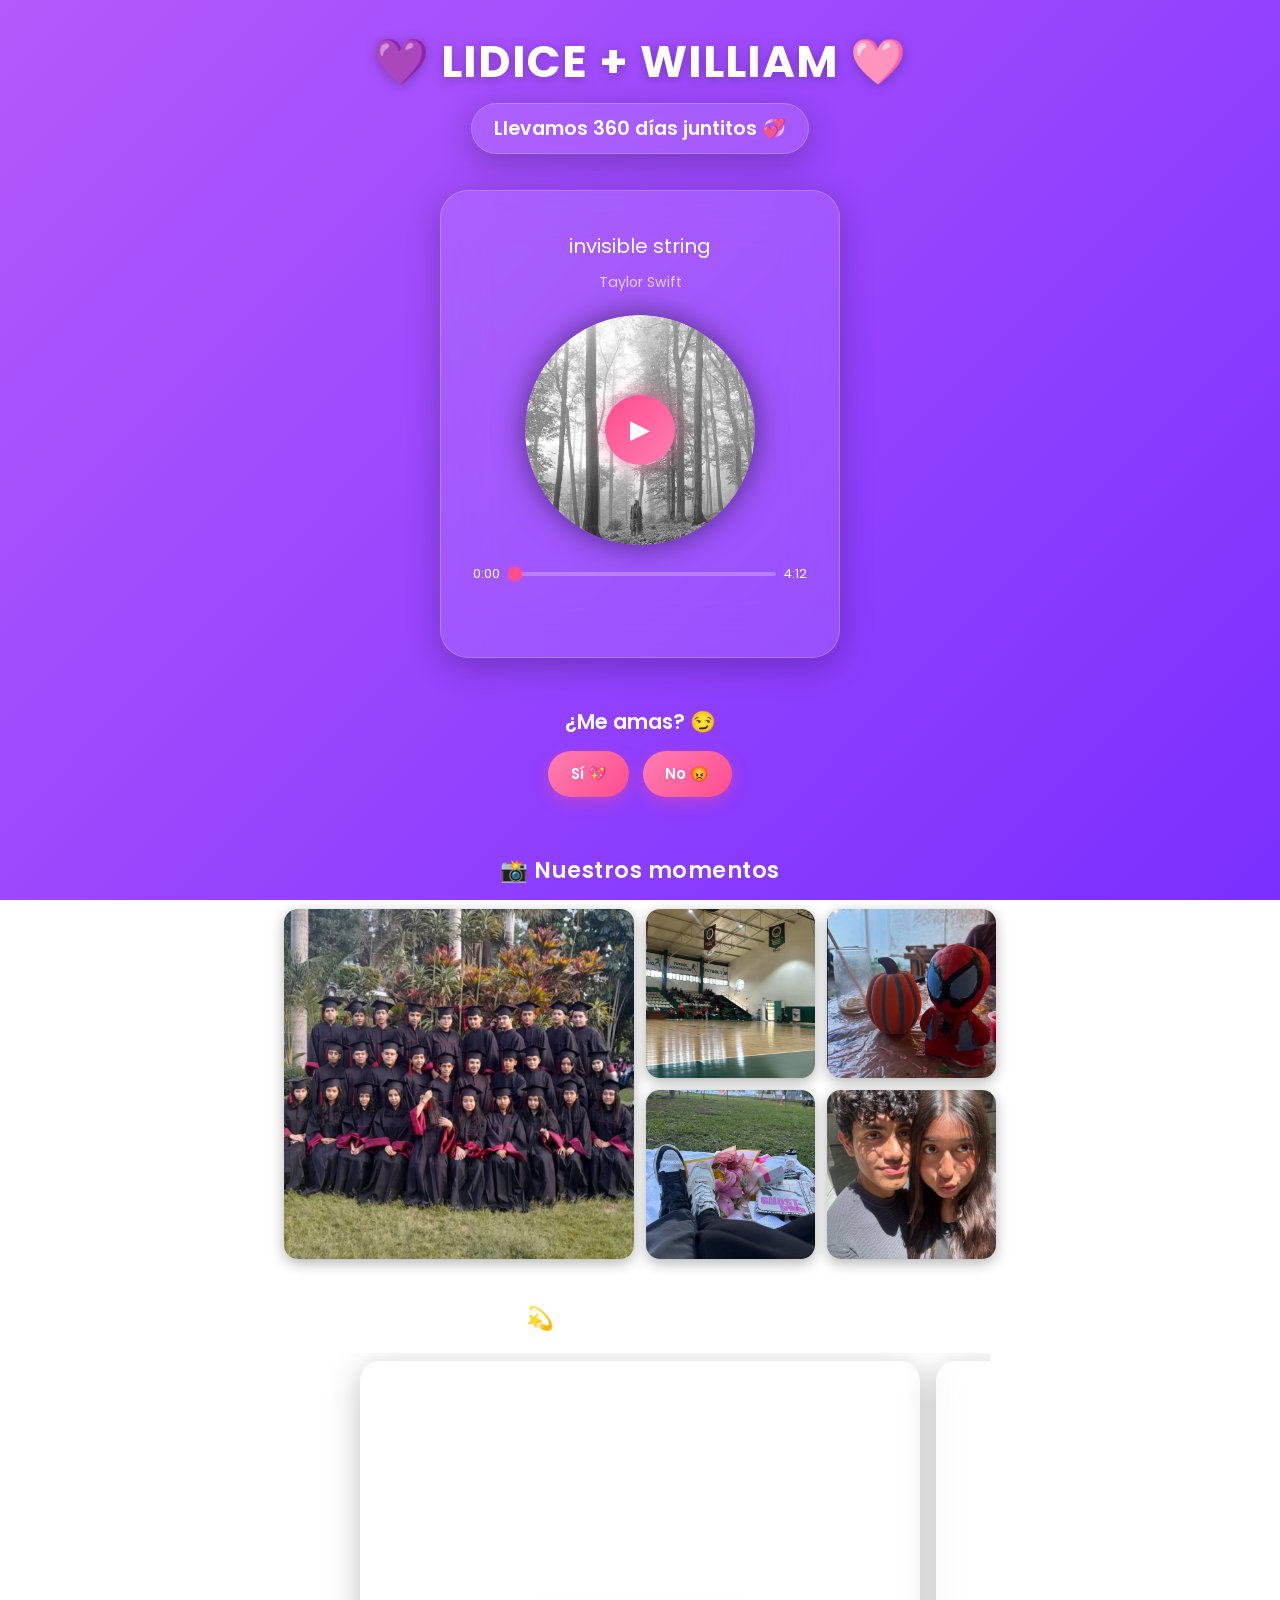
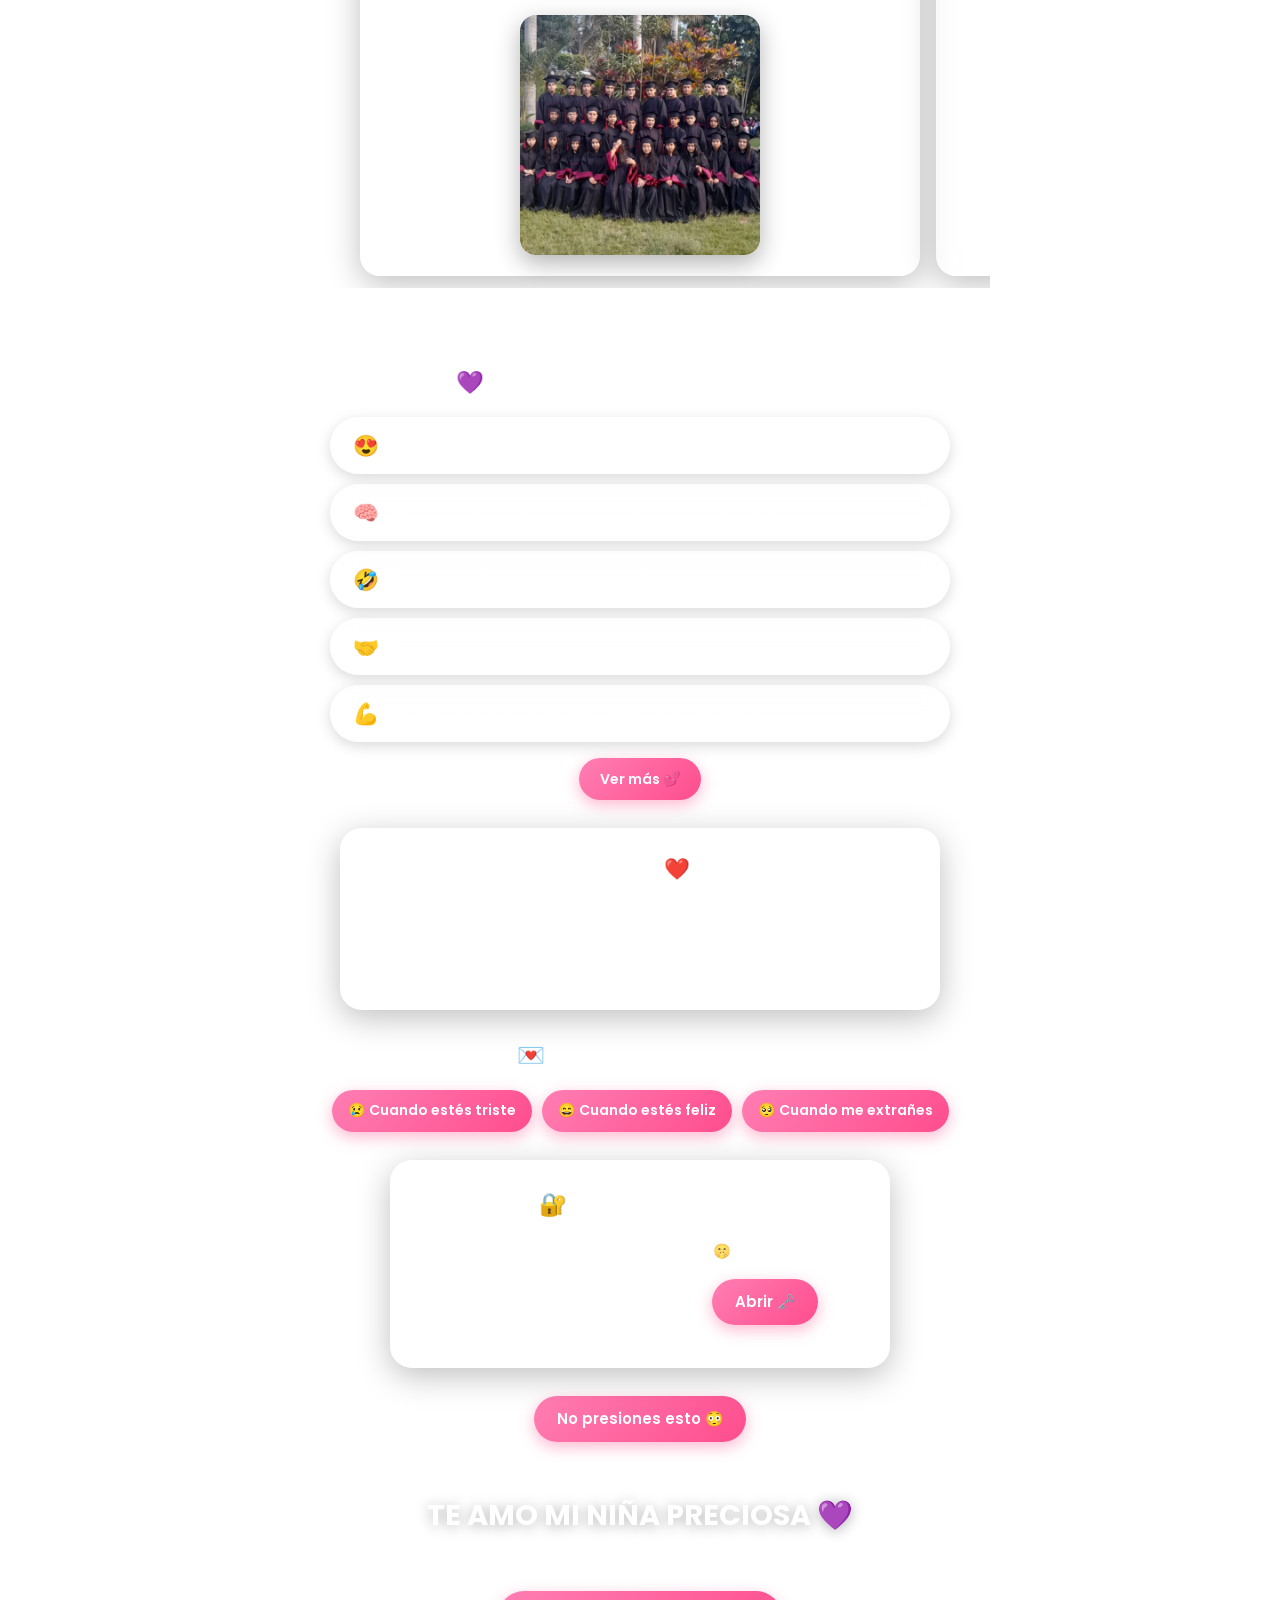
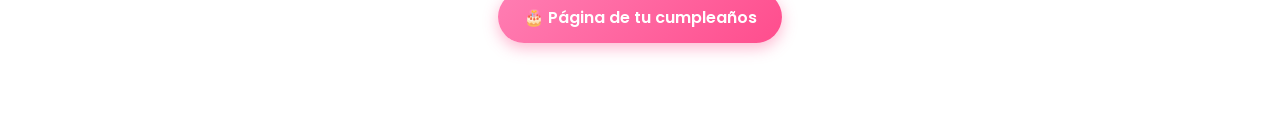
==== commit 4e74009c: "Add files via upload" ====
--- a/index.html
+++ b/index.html
@@ -1,1961 +1,215 @@
 <!DOCTYPE html>
 <html lang="es">
-  <head>
-    <meta charset="UTF-8" />
-    <meta http-equiv="X-UA-Compatible" content="IE=edge" />
-    <meta name="viewport" content="width=device-width, initial-scale=1.0" />
-    <title>Flores para ti ❤️</title>
-    <style>
-      *,
-*::after,
-*::before {
-  padding: 0;
-  margin: 0;
-  box-sizing: border-box;
-}
-
-:root {
-  --dark-color: #000;
-}
-html, body {
-  overflow: hidden;
-  height: 100%;
-  margin: 0;
-}
-
-body {
-  display: flex;
-  align-items: flex-end;
-  justify-content: center;
-  min-height: 100vh;
-  background-color: var(--dark-color);
-  overflow: hidden;
-}
-
-
-.titulo {
-  margin-bottom: 180px;
-  color: rgb(255, 255, 255);
-  position: absolute;
-  top: 20px; 
-  left: 50%;
-  transform: translateX(-50%); 
-  width: 80%;
-  font-size: 3vh;
-  opacity: 0;
-  animation: fadeIn 4s ease-in-out forwards;
-  text-align: center;
-}
-@keyframes fadeIn {
-  from {
-    opacity: 0;
+
+<head>
+  <meta charset="UTF-8">
+  <meta name="viewport" content="width=device-width, initial-scale=1.0">
+  <title>L+W</title>
+  <link rel="stylesheet" href="style.css">
+  <link rel="icon" href="heart sup.png" type="image/x-icon">
+</head>
+
+<body>
+
+<!-- LLUVIA DE PÉTALOS -->
+<div class="fondo-petalos"></div>
+<script>
+  const fondo = document.querySelector('.fondo-petalos');
+  for (let i = 0; i < 25; i++) {
+    const span = document.createElement('span');
+    span.style.left = Math.random() * 100 + 'vw';
+    span.style.animationDuration = (6 + Math.random() * 8) + 's';
+    span.style.animationDelay = (Math.random() * 6) + 's';
+    fondo.appendChild(span);
   }
-  to {
-    opacity: 1;
-  }
-}
-
-.night {
-  z-index: -1;
-  position: absolute;
-  left: 50%;
-  top: 0;
-  transform: translateX(-50%);
-  width: 100%;
-  height: 100%;
-  filter: blur(0.1vmin);
-  background-image: radial-gradient(
-      ellipse at top,
-      transparent 0%,
-      var(--dark-color)
-    ),
-    radial-gradient(
-      ellipse at bottom,
-      var(--dark-color),
-      rgba(145, 233, 255, 0.2)
-    ),
-    repeating-linear-gradient(
-      220deg,
-      rgb(0, 0, 0) 0px,
-      rgb(0, 0, 0) 19px,
-      transparent 19px,
-      transparent 22px
-    ),
-    repeating-linear-gradient(
-      189deg,
-      rgb(0, 0, 0) 0px,
-      rgb(0, 0, 0) 19px,
-      transparent 19px,
-      transparent 22px
-    ),
-    repeating-linear-gradient(
-      148deg,
-      rgb(0, 0, 0) 0px,
-      rgb(0, 0, 0) 19px,
-      transparent 19px,
-      transparent 22px
-    ),
-    linear-gradient(90deg, rgb(0, 255, 250), rgb(240, 240, 240));
-}
-
-.flowers {
-  position: relative;
-  transform: scale(0.9);
-  /*margin-bottom: 100px;
-  */
-}
-
-@media only screen and (max-width: 600px) {
-.flowers {
-      font-size: 14px;
-      margin-bottom: 35%;
-      letter-spacing: 3px;
-      transform: scale(1.0);
-}
-
-}
-
-.flower {
-  position: absolute;
-  bottom: 10vmin;
-  transform-origin: bottom center;
-  z-index: 10;
-  --fl-speed: 0.8s;
-}
-.flower--1 {
-  -webkit-animation: moving-flower-1 4s linear infinite;
-  animation: moving-flower-1 4s linear infinite;
-}
-.flower--1 .flower__line {
-  height: 70vmin;
-  -webkit-animation-delay: 0.3s;
-  animation-delay: 0.3s;
-}
-.flower--1 .flower__line__leaf--1 {
-  -webkit-animation: blooming-leaf-right var(--fl-speed) 1.6s backwards;
-  animation: blooming-leaf-right var(--fl-speed) 1.6s backwards;
-}
-.flower--1 .flower__line__leaf--2 {
-  -webkit-animation: blooming-leaf-right var(--fl-speed) 1.4s backwards;
-  animation: blooming-leaf-right var(--fl-speed) 1.4s backwards;
-}
-.flower--1 .flower__line__leaf--3 {
-  -webkit-animation: blooming-leaf-left var(--fl-speed) 1.2s backwards;
-  animation: blooming-leaf-left var(--fl-speed) 1.2s backwards;
-}
-.flower--1 .flower__line__leaf--4 {
-  -webkit-animation: blooming-leaf-left var(--fl-speed) 1s backwards;
-  animation: blooming-leaf-left var(--fl-speed) 1s backwards;
-}
-.flower--1 .flower__line__leaf--5 {
-  -webkit-animation: blooming-leaf-right var(--fl-speed) 1.8s backwards;
-  animation: blooming-leaf-right var(--fl-speed) 1.8s backwards;
-}
-.flower--1 .flower__line__leaf--6 {
-  -webkit-animation: blooming-leaf-left var(--fl-speed) 2s backwards;
-  animation: blooming-leaf-left var(--fl-speed) 2s backwards;
-}
-.flower--2 {
-  left: 50%;
-  transform: rotate(20deg);
-  -webkit-animation: moving-flower-2 4s linear infinite;
-  animation: moving-flower-2 4s linear infinite;
-}
-.flower--2 .flower__line {
-  height: 60vmin;
-  -webkit-animation-delay: 0.6s;
-  animation-delay: 0.6s;
-}
-.flower--2 .flower__line__leaf--1 {
-  -webkit-animation: blooming-leaf-right var(--fl-speed) 1.9s backwards;
-  animation: blooming-leaf-right var(--fl-speed) 1.9s backwards;
-}
-.flower--2 .flower__line__leaf--2 {
-  -webkit-animation: blooming-leaf-right var(--fl-speed) 1.7s backwards;
-  animation: blooming-leaf-right var(--fl-speed) 1.7s backwards;
-}
-.flower--2 .flower__line__leaf--3 {
-  -webkit-animation: blooming-leaf-left var(--fl-speed) 1.5s backwards;
-  animation: blooming-leaf-left var(--fl-speed) 1.5s backwards;
-}
-.flower--2 .flower__line__leaf--4 {
-  -webkit-animation: blooming-leaf-left var(--fl-speed) 1.3s backwards;
-  animation: blooming-leaf-left var(--fl-speed) 1.3s backwards;
-}
-.flower--3 {
-  left: 50%;
-  transform: rotate(-15deg);
-  -webkit-animation: moving-flower-3 4s linear infinite;
-  animation: moving-flower-3 4s linear infinite;
-}
-.flower--3 .flower__line {
-  -webkit-animation-delay: 0.9s;
-  animation-delay: 0.9s;
-}
-.flower--3 .flower__line__leaf--1 {
-  -webkit-animation: blooming-leaf-right var(--fl-speed) 2.5s backwards;
-  animation: blooming-leaf-right var(--fl-speed) 2.5s backwards;
-}
-.flower--3 .flower__line__leaf--2 {
-  -webkit-animation: blooming-leaf-right var(--fl-speed) 2.3s backwards;
-  animation: blooming-leaf-right var(--fl-speed) 2.3s backwards;
-}
-.flower--3 .flower__line__leaf--3 {
-  -webkit-animation: blooming-leaf-left var(--fl-speed) 2.1s backwards;
-  animation: blooming-leaf-left var(--fl-speed) 2.1s backwards;
-}
-.flower--3 .flower__line__leaf--4 {
-  -webkit-animation: blooming-leaf-left var(--fl-speed) 1.9s backwards;
-  animation: blooming-leaf-left var(--fl-speed) 1.9s backwards;
-}
-.flower__leafs {
-  position: relative;
-  -webkit-animation: blooming-flower 2s backwards;
-  animation: blooming-flower 2s backwards;
-}
-.flower__leafs--1 {
-  -webkit-animation-delay: 1.1s;
-  animation-delay: 1.1s;
-}
-.flower__leafs--2 {
-  -webkit-animation-delay: 1.4s;
-  animation-delay: 1.4s;
-}
-.flower__leafs--3 {
-  -webkit-animation-delay: 1.7s;
-  animation-delay: 1.7s;
-}
-.flower__leafs::after {
-  content: "";
-  position: absolute;
-  left: 0;
-  top: 0;
-  transform: translate(-50%, -100%);
-  width: 8vmin;
-  height: 8vmin;
-  background-color: #852c91;
-  /* background-color: #fd2525; */
-  filter: blur(10vmin);
-}
-.flower__leaf {
-  position: absolute;
-  bottom: 0;
-  left: 50%;
-  width: 8vmin;
-  height: 11vmin;
-  border-radius: 51% 49% 47% 53%/44% 45% 55% 69%;
-  background-color: #253bfd;
-  background-color: #d62bb1; 
-  transform-origin: bottom center;
-  opacity: 0.9;
-  box-shadow: inset 0 0 2vmin rgba(255, 255, 255, 0.5);
-}
-.flower__leaf--1 {
-  transform: translate(-10%, 1%) rotateY(40deg) rotateX(-50deg);
-}
-.flower__leaf--2 {
-  transform: translate(-50%, -4%) rotateX(40deg);
-}
-.flower__leaf--3 {
-  transform: translate(-90%, 0%) rotateY(45deg) rotateX(50deg);
-}
-.flower__leaf--4 {
-  width: 8vmin;
-  height: 8vmin;
-  transform-origin: bottom left;
-  border-radius: 4vmin 10vmin 4vmin 4vmin;
-  transform: translate(0%, 18%) rotateX(70deg) rotate(-43deg);
-  background-color: #7c6901;
-  z-index: 1;
-  opacity: 0.8;
-}
-.flower__white-circle {
-  position: absolute;
-  left: -3.5vmin;
-  top: -3vmin;
-  width: 9vmin;
-  height: 4vmin;
-  border-radius: 50%;
-  background-color: #fff;
-}
-.flower__white-circle::after {
-  content: "";
-  position: absolute;
-  left: 50%;
-  top: 45%;
-  transform: translate(-50%, -50%);
-  width: 60%;
-  height: 60%;
-  border-radius: inherit;
-  background-image: repeating-linear-gradient(
-      135deg,
-      rgba(0, 0, 0, 0.03) 0px,
-      rgba(0, 0, 0, 0.03) 1px,
-      transparent 1px,
-      transparent 12px
-    ),
-    repeating-linear-gradient(
-      45deg,
-      rgba(0, 0, 0, 0.03) 0px,
-      rgba(0, 0, 0, 0.03) 1px,
-      transparent 1px,
-      transparent 12px
-    ),
-    repeating-linear-gradient(
-      67.5deg,
-      rgba(0, 0, 0, 0.03) 0px,
-      rgba(0, 0, 0, 0.03) 1px,
-      transparent 1px,
-      transparent 12px
-    ),
-    repeating-linear-gradient(
-      135deg,
-      rgba(0, 0, 0, 0.03) 0px,
-      rgba(0, 0, 0, 0.03) 1px,
-      transparent 1px,
-      transparent 12px
-    ),
-    repeating-linear-gradient(
-      45deg,
-      rgba(0, 0, 0, 0.03) 0px,
-      rgba(0, 0, 0, 0.03) 1px,
-      transparent 1px,
-      transparent 12px
-    ),
-    repeating-linear-gradient(
-      112.5deg,
-      rgba(0, 0, 0, 0.03) 0px,
-      rgba(0, 0, 0, 0.03) 1px,
-      transparent 1px,
-      transparent 12px
-    ),
-    repeating-linear-gradient(
-      112.5deg,
-      rgba(0, 0, 0, 0.03) 0px,
-      rgba(0, 0, 0, 0.03) 1px,
-      transparent 1px,
-      transparent 12px
-    ),
-    repeating-linear-gradient(
-      45deg,
-      rgba(0, 0, 0, 0.03) 0px,
-      rgba(0, 0, 0, 0.03) 1px,
-      transparent 1px,
-      transparent 12px
-    ),
-    repeating-linear-gradient(
-      22.5deg,
-      rgba(0, 0, 0, 0.03) 0px,
-      rgba(0, 0, 0, 0.03) 1px,
-      transparent 1px,
-      transparent 12px
-    ),
-    repeating-linear-gradient(
-      45deg,
-      rgba(0, 0, 0, 0.03) 0px,
-      rgba(0, 0, 0, 0.03) 1px,
-      transparent 1px,
-      transparent 12px
-    ),
-    repeating-linear-gradient(
-      22.5deg,
-      rgba(0, 0, 0, 0.03) 0px,
-      rgba(0, 0, 0, 0.03) 1px,
-      transparent 1px,
-      transparent 12px
-    ),
-    repeating-linear-gradient(
-      135deg,
-      rgba(0, 0, 0, 0.03) 0px,
-      rgba(0, 0, 0, 0.03) 1px,
-      transparent 1px,
-      transparent 12px
-    ),
-    repeating-linear-gradient(
-      157.5deg,
-      rgba(0, 0, 0, 0.03) 0px,
-      rgba(0, 0, 0, 0.03) 1px,
-      transparent 1px,
-      transparent 12px
-    ),
-    repeating-linear-gradient(
-      67.5deg,
-      rgba(0, 0, 0, 0.03) 0px,
-      rgba(0, 0, 0, 0.03) 1px,
-      transparent 1px,
-      transparent 12px
-    ),
-    repeating-linear-gradient(
-      67.5deg,
-      rgba(0, 0, 0, 0.03) 0px,
-      rgba(0, 0, 0, 0.03) 1px,
-      transparent 1px,
-      transparent 12px
-    ),
-    linear-gradient(90deg, rgb(255, 235, 18), rgb(255, 206, 0));
-}
-.flower__line {
-  height: 55vmin;
-  width: 1.5vmin;
-  background-image: linear-gradient(
-      to left,
-      rgba(0, 0, 0, 0.2),
-      transparent,
-      rgba(255, 255, 255, 0.2)
-    ),
-    linear-gradient(to top, transparent 10%, #14757a, #39c6d6);
-  box-shadow: inset 0 0 2px rgba(0, 0, 0, 0.5);
-  -webkit-animation: grow-flower-tree 4s backwards;
-  animation: grow-flower-tree 4s backwards;
-}
-.flower__line__leaf {
-  --w: 7vmin;
-  --h: calc(var(--w) + 2vmin);
-  position: absolute;
-  top: 20%;
-  left: 90%;
-  width: var(--w);
-  height: var(--h);
-  border-top-right-radius: var(--h);
-  border-bottom-left-radius: var(--h);
-  background-image: linear-gradient(to top, rgba(20, 117, 122, 0.4), #5ed639);
-}
-.flower__line__leaf--1 {
-  transform: rotate(70deg) rotateY(30deg);
-}
-.flower__line__leaf--2 {
-  top: 45%;
-  transform: rotate(70deg) rotateY(30deg);
-}
-.flower__line__leaf--3,
-.flower__line__leaf--4,
-.flower__line__leaf--6 {
-  border-top-right-radius: 0;
-  border-bottom-left-radius: 0;
-  border-top-left-radius: var(--h);
-  border-bottom-right-radius: var(--h);
-  left: -460%;
-  top: 12%;
-  transform: rotate(-70deg) rotateY(30deg);
-}
-.flower__line__leaf--4 {
-  top: 40%;
-}
-.flower__line__leaf--5 {
-  top: 0;
-  transform-origin: left;
-  transform: rotate(70deg) rotateY(30deg) scale(0.6);
-}
-.flower__line__leaf--6 {
-  top: -2%;
-  left: -450%;
-  transform-origin: right;
-  transform: rotate(-70deg) rotateY(30deg) scale(0.6);
-}
-.flower__light {
-  position: absolute;
-  bottom: 0vmin;
-  width: 1vmin;
-  height: 1vmin;
-  background-color: rgb(255, 251, 0);
-  border-radius: 50%;
-  filter: blur(0.2vmin);
-  -webkit-animation: light-ans 4s linear infinite backwards;
-  animation: light-ans 4s linear infinite backwards;
-}
-.flower__light:nth-child(odd) {
-  background-color: #23f0ff;
-}
-.flower__light--1 {
-  left: -2vmin;
-  -webkit-animation-delay: 1s;
-  animation-delay: 1s;
-}
-.flower__light--2 {
-  left: 3vmin;
-  -webkit-animation-delay: 0.5s;
-  animation-delay: 0.5s;
-}
-.flower__light--3 {
-  left: -6vmin;
-  -webkit-animation-delay: 0.3s;
-  animation-delay: 0.3s;
-}
-.flower__light--4 {
-  left: 6vmin;
-  -webkit-animation-delay: 0.9s;
-  animation-delay: 0.9s;
-}
-.flower__light--5 {
-  left: -1vmin;
-  -webkit-animation-delay: 1.5s;
-  animation-delay: 1.5s;
-}
-.flower__light--6 {
-  left: -4vmin;
-  -webkit-animation-delay: 3s;
-  animation-delay: 3s;
-}
-.flower__light--7 {
-  left: 3vmin;
-  -webkit-animation-delay: 2s;
-  animation-delay: 2s;
-}
-.flower__light--8 {
-  left: -6vmin;
-  -webkit-animation-delay: 3.5s;
-  animation-delay: 3.5s;
-}
-.flower__grass {
-  --c: #159faa;
-  --line-w: 1.5vmin;
-  position: absolute;
-  bottom: 12vmin;
-  left: -7vmin;
-  display: flex;
-  flex-direction: column;
-  align-items: flex-end;
-  z-index: 20;
-  transform-origin: bottom center;
-  transform: rotate(-48deg) rotateY(40deg);
-}
-.flower__grass--1 {
-  -webkit-animation: moving-grass 2s linear infinite;
-  animation: moving-grass 2s linear infinite;
-}
-.flower__grass--2 {
-  left: 2vmin;
-  bottom: 10vmin;
-  transform: scale(0.5) rotate(75deg) rotateX(10deg) rotateY(-200deg);
-  opacity: 0.8;
-  z-index: 0;
-  -webkit-animation: moving-grass--2 1.5s linear infinite;
-  animation: moving-grass--2 1.5s linear infinite;
-}
-.flower__grass--top {
-  width: 7vmin;
-  height: 10vmin;
-  border-top-right-radius: 100%;
-  border-right: var(--line-w) solid var(--c);
-  transform-origin: bottom center;
-  transform: rotate(-2deg);
-}
-.flower__grass--bottom {
-  margin-top: -2px;
-  width: var(--line-w);
-  height: 25vmin;
-  background-image: linear-gradient(to top, transparent, var(--c));
-}
-.flower__grass__leaf {
-  --size: 10vmin;
-  position: absolute;
-  width: calc(var(--size) * 2.1);
-  height: var(--size);
-  border-top-left-radius: var(--size);
-  border-top-right-radius: var(--size);
-  background-image: linear-gradient(
-    to top,
-    transparent,
-    transparent 30%,
-    var(--c)
-  );
-  z-index: 100;
-}
-.flower__grass__leaf--1 {
-  top: -6%;
-  left: 30%;
-  --size: 6vmin;
-  transform: rotate(-20deg);
-  -webkit-animation: growing-grass-ans--1 2s 2.6s backwards;
-  animation: growing-grass-ans--1 2s 2.6s backwards;
-}
-@-webkit-keyframes growing-grass-ans--1 {
-  0% {
-    transform-origin: bottom left;
-    transform: rotate(-20deg) scale(0);
-  }
-}
-@keyframes growing-grass-ans--1 {
-  0% {
-    transform-origin: bottom left;
-    transform: rotate(-20deg) scale(0);
-  }
-}
-.flower__grass__leaf--2 {
-  top: -5%;
-  left: -110%;
-  --size: 6vmin;
-  transform: rotate(10deg);
-  -webkit-animation: growing-grass-ans--2 2s 2.4s linear backwards;
-  animation: growing-grass-ans--2 2s 2.4s linear backwards;
-}
-@-webkit-keyframes growing-grass-ans--2 {
-  0% {
-    transform-origin: bottom right;
-    transform: rotate(10deg) scale(0);
-  }
-}
-@keyframes growing-grass-ans--2 {
-  0% {
-    transform-origin: bottom right;
-    transform: rotate(10deg) scale(0);
-  }
-}
-.flower__grass__leaf--3 {
-  top: 5%;
-  left: 60%;
-  --size: 8vmin;
-  transform: rotate(-18deg) rotateX(-20deg);
-  -webkit-animation: growing-grass-ans--3 2s 2.2s linear backwards;
-  animation: growing-grass-ans--3 2s 2.2s linear backwards;
-}
-@-webkit-keyframes growing-grass-ans--3 {
-  0% {
-    transform-origin: bottom left;
-    transform: rotate(-18deg) rotateX(-20deg) scale(0);
-  }
-}
-@keyframes growing-grass-ans--3 {
-  0% {
-    transform-origin: bottom left;
-    transform: rotate(-18deg) rotateX(-20deg) scale(0);
-  }
-}
-.flower__grass__leaf--4 {
-  top: 6%;
-  left: -135%;
-  --size: 8vmin;
-  transform: rotate(2deg);
-  -webkit-animation: growing-grass-ans--4 2s 2s linear backwards;
-  animation: growing-grass-ans--4 2s 2s linear backwards;
-}
-@-webkit-keyframes growing-grass-ans--4 {
-  0% {
-    transform-origin: bottom right;
-    transform: rotate(2deg) scale(0);
-  }
-}
-@keyframes growing-grass-ans--4 {
-  0% {
-    transform-origin: bottom right;
-    transform: rotate(2deg) scale(0);
-  }
-}
-.flower__grass__leaf--5 {
-  top: 20%;
-  left: 60%;
-  --size: 10vmin;
-  transform: rotate(-24deg) rotateX(-20deg);
-  -webkit-animation: growing-grass-ans--5 2s 1.8s linear backwards;
-  animation: growing-grass-ans--5 2s 1.8s linear backwards;
-}
-@-webkit-keyframes growing-grass-ans--5 {
-  0% {
-    transform-origin: bottom left;
-    transform: rotate(-24deg) rotateX(-20deg) scale(0);
-  }
-}
-@keyframes growing-grass-ans--5 {
-  0% {
-    transform-origin: bottom left;
-    transform: rotate(-24deg) rotateX(-20deg) scale(0);
-  }
-}
-.flower__grass__leaf--6 {
-  top: 22%;
-  left: -180%;
-  --size: 10vmin;
-  transform: rotate(10deg);
-  -webkit-animation: growing-grass-ans--6 2s 1.6s linear backwards;
-  animation: growing-grass-ans--6 2s 1.6s linear backwards;
-}
-@-webkit-keyframes growing-grass-ans--6 {
-  0% {
-    transform-origin: bottom right;
-    transform: rotate(10deg) scale(0);
-  }
-}
-@keyframes growing-grass-ans--6 {
-  0% {
-    transform-origin: bottom right;
-    transform: rotate(10deg) scale(0);
-  }
-}
-.flower__grass__leaf--7 {
-  top: 39%;
-  left: 70%;
-  --size: 10vmin;
-  transform: rotate(-10deg);
-  -webkit-animation: growing-grass-ans--7 2s 1.4s linear backwards;
-  animation: growing-grass-ans--7 2s 1.4s linear backwards;
-}
-@-webkit-keyframes growing-grass-ans--7 {
-  0% {
-    transform-origin: bottom left;
-    transform: rotate(-10deg) scale(0);
-  }
-}
-@keyframes growing-grass-ans--7 {
-  0% {
-    transform-origin: bottom left;
-    transform: rotate(-10deg) scale(0);
-  }
-}
-.flower__grass__leaf--8 {
-  top: 40%;
-  left: -215%;
-  --size: 11vmin;
-  transform: rotate(10deg);
-  -webkit-animation: growing-grass-ans--8 2s 1.2s linear backwards;
-  animation: growing-grass-ans--8 2s 1.2s linear backwards;
-}
-@-webkit-keyframes growing-grass-ans--8 {
-  0% {
-    transform-origin: bottom right;
-    transform: rotate(10deg) scale(0);
-  }
-}
-@keyframes growing-grass-ans--8 {
-  0% {
-    transform-origin: bottom right;
-    transform: rotate(10deg) scale(0);
-  }
-}
-.flower__grass__overlay {
-  position: absolute;
-  top: -10%;
-  right: 0%;
-  width: 100%;
-  height: 100%;
-  background-color: rgba(0, 0, 0, 0.6);
-  filter: blur(1.5vmin);
-  z-index: 100;
-}
-.flower__g-long {
-  --w: 2vmin;
-  --h: 6vmin;
-  --c: #159faa;
-  position: absolute;
-  bottom: 10vmin;
-  left: -3vmin;
-  transform-origin: bottom center;
-  transform: rotate(-30deg) rotateY(-20deg);
-  display: flex;
-  flex-direction: column;
-  align-items: flex-end;
-  -webkit-animation: flower-g-long-ans 3s linear infinite;
-  animation: flower-g-long-ans 3s linear infinite;
-}
-@-webkit-keyframes flower-g-long-ans {
-  0%,
-  100% {
-    transform: rotate(-30deg) rotateY(-20deg);
-  }
-  50% {
-    transform: rotate(-32deg) rotateY(-20deg);
-  }
-}
-@keyframes flower-g-long-ans {
-  0%,
-  100% {
-    transform: rotate(-30deg) rotateY(-20deg);
-  }
-  50% {
-    transform: rotate(-32deg) rotateY(-20deg);
-  }
-}
-.flower__g-long__top {
-  top: calc(var(--h) * -1);
-  width: calc(var(--w) + 1vmin);
-  height: var(--h);
-  border-top-right-radius: 100%;
-  border-right: 0.7vmin solid var(--c);
-  transform: translate(-0.7vmin, 1vmin);
-}
-.flower__g-long__bottom {
-  width: var(--w);
-  height: 50vmin;
-  transform-origin: bottom center;
-  background-image: linear-gradient(to top, transparent 30%, var(--c));
-  box-shadow: inset 0 0 2px rgba(0, 0, 0, 0.5);
-  -webkit-clip-path: polygon(35% 0, 65% 1%, 100% 100%, 0% 100%);
-  clip-path: polygon(35% 0, 65% 1%, 100% 100%, 0% 100%);
-}
-.flower__g-right {
-  position: absolute;
-  bottom: 6vmin;
-  left: -2vmin;
-  transform-origin: bottom left;
-  transform: rotate(20deg);
-}
-.flower__g-right .leaf {
-  width: 30vmin;
-  height: 50vmin;
-  border-top-left-radius: 100%;
-  border-left: 2vmin solid #079097;
-  background-image: linear-gradient(
-    to bottom,
-    transparent,
-    var(--dark-color) 60%
-  );
-  -webkit-mask-image: linear-gradient(to top, transparent 30%, #079097 60%);
-}
-.flower__g-right--1 {
-  -webkit-animation: flower-g-right-ans 2.5s linear infinite;
-  animation: flower-g-right-ans 2.5s linear infinite;
-}
-.flower__g-right--2 {
-  left: 5vmin;
-  transform: rotateY(-180deg);
-  -webkit-animation: flower-g-right-ans--2 3s linear infinite;
-  animation: flower-g-right-ans--2 3s linear infinite;
-}
-.flower__g-right--2 .leaf {
-  height: 75vmin;
-  filter: blur(0.3vmin);
-  opacity: 0.8;
-}
-@-webkit-keyframes flower-g-right-ans {
-  0%,
-  100% {
-    transform: rotate(20deg);
-  }
-  50% {
-    transform: rotate(24deg) rotateX(-20deg);
-  }
-}
-@keyframes flower-g-right-ans {
-  0%,
-  100% {
-    transform: rotate(20deg);
-  }
-  50% {
-    transform: rotate(24deg) rotateX(-20deg);
-  }
-}
-@-webkit-keyframes flower-g-right-ans--2 {
-  0%,
-  100% {
-    transform: rotateY(-180deg) rotate(0deg) rotateX(-20deg);
-  }
-  50% {
-    transform: rotateY(-180deg) rotate(6deg) rotateX(-20deg);
-  }
-}
-@keyframes flower-g-right-ans--2 {
-  0%,
-  100% {
-    transform: rotateY(-180deg) rotate(0deg) rotateX(-20deg);
-  }
-  50% {
-    transform: rotateY(-180deg) rotate(6deg) rotateX(-20deg);
-  }
-}
-.flower__g-front {
-  position: absolute;
-  bottom: 6vmin;
-  left: 2.5vmin;
-  z-index: 100;
-  transform-origin: bottom center;
-  transform: rotate(-28deg) rotateY(30deg) scale(1.04);
-  -webkit-animation: flower__g-front-ans 2s linear infinite;
-  animation: flower__g-front-ans 2s linear infinite;
-}
-@-webkit-keyframes flower__g-front-ans {
-  0%,
-  100% {
-    transform: rotate(-28deg) rotateY(30deg) scale(1.04);
-  }
-  50% {
-    transform: rotate(-35deg) rotateY(40deg) scale(1.04);
-  }
-}
-@keyframes flower__g-front-ans {
-  0%,
-  100% {
-    transform: rotate(-28deg) rotateY(30deg) scale(1.04);
-  }
-  50% {
-    transform: rotate(-35deg) rotateY(40deg) scale(1.04);
-  }
-}
-.flower__g-front__line {
-  width: 0.3vmin;
-  height: 20vmin;
-  background-image: linear-gradient(
-    to top,
-    transparent,
-    #079097,
-    transparent 100%
-  );
-  position: relative;
-}
-.flower__g-front__leaf-wrapper {
-  position: absolute;
-  top: 0;
-  left: 0;
-  transform-origin: bottom left;
-  transform: rotate(10deg);
-}
-.flower__g-front__leaf-wrapper:nth-child(even) {
-  left: 0vmin;
-  transform: rotateY(-180deg) rotate(5deg);
-  -webkit-animation: flower__g-front__leaf-left-ans 1s ease-in backwards;
-  animation: flower__g-front__leaf-left-ans 1s ease-in backwards;
-}
-.flower__g-front__leaf-wrapper:nth-child(odd) {
-  -webkit-animation: flower__g-front__leaf-ans 1s ease-in backwards;
-  animation: flower__g-front__leaf-ans 1s ease-in backwards;
-}
-.flower__g-front__leaf-wrapper--1 {
-  top: -8vmin;
-  transform: scale(0.7);
-  -webkit-animation: flower__g-front__leaf-ans 1s 5.5s ease-in backwards !important;
-  animation: flower__g-front__leaf-ans 1s 5.5s ease-in backwards !important;
-}
-.flower__g-front__leaf-wrapper--2 {
-  top: -8vmin;
-  transform: rotateY(-180deg) scale(0.7) !important;
-  -webkit-animation: flower__g-front__leaf-left-ans-2 1s 4.6s ease-in backwards !important;
-  animation: flower__g-front__leaf-left-ans-2 1s 4.6s ease-in backwards !important;
-}
-.flower__g-front__leaf-wrapper--3 {
-  top: -3vmin;
-  -webkit-animation: flower__g-front__leaf-ans 1s 4.6s ease-in backwards;
-  animation: flower__g-front__leaf-ans 1s 4.6s ease-in backwards;
-}
-.flower__g-front__leaf-wrapper--4 {
-  top: -3vmin;
-  transform: rotateY(-180deg) scale(0.9) !important;
-  -webkit-animation: flower__g-front__leaf-left-ans-2 1s 4.6s ease-in backwards !important;
-  animation: flower__g-front__leaf-left-ans-2 1s 4.6s ease-in backwards !important;
-}
-@-webkit-keyframes flower__g-front__leaf-left-ans-2 {
-  0% {
-    transform: rotateY(-180deg) scale(0);
-  }
-}
-@keyframes flower__g-front__leaf-left-ans-2 {
-  0% {
-    transform: rotateY(-180deg) scale(0);
-  }
-}
-.flower__g-front__leaf-wrapper--5,
-.flower__g-front__leaf-wrapper--6 {
-  top: 2vmin;
-}
-.flower__g-front__leaf-wrapper--7,
-.flower__g-front__leaf-wrapper--8 {
-  top: 6.5vmin;
-}
-.flower__g-front__leaf-wrapper--2 {
-  -webkit-animation-delay: 5.2s !important;
-  animation-delay: 5.2s !important;
-}
-.flower__g-front__leaf-wrapper--3 {
-  -webkit-animation-delay: 4.9s !important;
-  animation-delay: 4.9s !important;
-}
-.flower__g-front__leaf-wrapper--5 {
-  -webkit-animation-delay: 4.3s !important;
-  animation-delay: 4.3s !important;
-}
-.flower__g-front__leaf-wrapper--6 {
-  -webkit-animation-delay: 4.1s !important;
-  animation-delay: 4.1s !important;
-}
-.flower__g-front__leaf-wrapper--7 {
-  -webkit-animation-delay: 3.8s !important;
-  animation-delay: 3.8s !important;
-}
-.flower__g-front__leaf-wrapper--8 {
-  -webkit-animation-delay: 3.5s !important;
-  animation-delay: 3.5s !important;
-}
-@-webkit-keyframes flower__g-front__leaf-ans {
-  0% {
-    transform: rotate(10deg) scale(0);
-  }
-}
-@keyframes flower__g-front__leaf-ans {
-  0% {
-    transform: rotate(10deg) scale(0);
-  }
-}
-@-webkit-keyframes flower__g-front__leaf-left-ans {
-  0% {
-    transform: rotateY(-180deg) rotate(5deg) scale(0);
-  }
-}
-@keyframes flower__g-front__leaf-left-ans {
-  0% {
-    transform: rotateY(-180deg) rotate(5deg) scale(0);
-  }
-}
-.flower__g-front__leaf {
-  width: 10vmin;
-  height: 10vmin;
-  border-radius: 100% 0% 0% 100%/100% 100% 0% 0%;
-  box-shadow: inset 0 2px 1vmin hsla(184deg, 97%, 58%, 0.2);
-  background-image: linear-gradient(
-      to bottom left,
-      transparent,
-      var(--dark-color)
-    ),
-    linear-gradient(to bottom right, #159faa 50%, transparent 50%, transparent);
-  -webkit-mask-image: linear-gradient(
-    to bottom right,
-    #159faa 50%,
-    transparent 50%,
-    transparent
-  );
-  mask-image: linear-gradient(
-    to bottom right,
-    #159faa 50%,
-    transparent 50%,
-    transparent
-  );
-}
-.flower__g-fr {
-  position: absolute;
-  bottom: -4vmin;
-  left: vmin;
-  transform-origin: bottom left;
-  z-index: 10;
-  -webkit-animation: flower__g-fr-ans 2s linear infinite;
-  animation: flower__g-fr-ans 2s linear infinite;
-}
-@-webkit-keyframes flower__g-fr-ans {
-  0%,
-  100% {
-    transform: rotate(2deg);
-  }
-  50% {
-    transform: rotate(4deg);
-  }
-}
-@keyframes flower__g-fr-ans {
-  0%,
-  100% {
-    transform: rotate(2deg);
-  }
-  50% {
-    transform: rotate(4deg);
-  }
-}
-.flower__g-fr .leaf {
-  width: 30vmin;
-  height: 50vmin;
-  border-top-left-radius: 100%;
-  border-left: 2vmin solid #079097;
-  -webkit-mask-image: linear-gradient(to top, transparent 25%, #079097 50%);
-  position: relative;
-  z-index: 1;
-}
-.flower__g-fr__leaf {
-  position: absolute;
-  top: 0;
-  left: 0;
-  width: 10vmin;
-  height: 10vmin;
-  border-radius: 100% 0% 0% 100%/100% 100% 0% 0%;
-  box-shadow: inset 0 2px 1vmin hsla(184deg, 97%, 58%, 0.2);
-  background-image: linear-gradient(
-      to bottom left,
-      transparent,
-      var(--dark-color) 98%
-    ),
-    linear-gradient(to bottom right, #23f0ff 45%, transparent 50%, transparent);
-  -webkit-mask-image: linear-gradient(
-    135deg,
-    #159faa 40%,
-    transparent 50%,
-    transparent
-  );
-}
-.flower__g-fr__leaf--1 {
-  left: 20vmin;
-  transform: rotate(45deg);
-  -webkit-animation: flower__g-fr-leaft-ans-1 0.5s 5.2s linear backwards;
-  animation: flower__g-fr-leaft-ans-1 0.5s 5.2s linear backwards;
-}
-@-webkit-keyframes flower__g-fr-leaft-ans-1 {
-  0% {
-    transform-origin: left;
-    transform: rotate(45deg) scale(0);
-  }
-}
-@keyframes flower__g-fr-leaft-ans-1 {
-  0% {
-    transform-origin: left;
-    transform: rotate(45deg) scale(0);
-  }
-}
-.flower__g-fr__leaf--2 {
-  left: 12vmin;
-  top: -7vmin;
-  transform: rotate(25deg) rotateY(-180deg);
-  -webkit-animation: flower__g-fr-leaft-ans-6 0.5s 5s linear backwards;
-  animation: flower__g-fr-leaft-ans-6 0.5s 5s linear backwards;
-}
-.flower__g-fr__leaf--3 {
-  left: 15vmin;
-  top: 6vmin;
-  transform: rotate(55deg);
-  -webkit-animation: flower__g-fr-leaft-ans-5 0.5s 4.8s linear backwards;
-  animation: flower__g-fr-leaft-ans-5 0.5s 4.8s linear backwards;
-}
-.flower__g-fr__leaf--4 {
-  left: 6vmin;
-  top: -2vmin;
-  transform: rotate(25deg) rotateY(-180deg);
-  -webkit-animation: flower__g-fr-leaft-ans-6 0.5s 4.6s linear backwards;
-  animation: flower__g-fr-leaft-ans-6 0.5s 4.6s linear backwards;
-}
-.flower__g-fr__leaf--5 {
-  left: 10vmin;
-  top: 14vmin;
-  transform: rotate(55deg);
-  -webkit-animation: flower__g-fr-leaft-ans-5 0.5s 4.4s linear backwards;
-  animation: flower__g-fr-leaft-ans-5 0.5s 4.4s linear backwards;
-}
-@-webkit-keyframes flower__g-fr-leaft-ans-5 {
-  0% {
-    transform-origin: left;
-    transform: rotate(55deg) scale(0);
-  }
-}
-@keyframes flower__g-fr-leaft-ans-5 {
-  0% {
-    transform-origin: left;
-    transform: rotate(55deg) scale(0);
-  }
-}
-.flower__g-fr__leaf--6 {
-  left: 0vmin;
-  top: 6vmin;
-  transform: rotate(25deg) rotateY(-180deg);
-  -webkit-animation: flower__g-fr-leaft-ans-6 0.5s 4.2s linear backwards;
-  animation: flower__g-fr-leaft-ans-6 0.5s 4.2s linear backwards;
-}
-@-webkit-keyframes flower__g-fr-leaft-ans-6 {
-  0% {
-    transform-origin: right;
-    transform: rotate(25deg) rotateY(-180deg) scale(0);
-  }
-}
-@keyframes flower__g-fr-leaft-ans-6 {
-  0% {
-    transform-origin: right;
-    transform: rotate(25deg) rotateY(-180deg) scale(0);
-  }
-}
-.flower__g-fr__leaf--7 {
-  left: 5vmin;
-  top: 22vmin;
-  transform: rotate(45deg);
-  -webkit-animation: flower__g-fr-leaft-ans-7 0.5s 4s linear backwards;
-  animation: flower__g-fr-leaft-ans-7 0.5s 4s linear backwards;
-}
-@-webkit-keyframes flower__g-fr-leaft-ans-7 {
-  0% {
-    transform-origin: left;
-    transform: rotate(45deg) scale(0);
-  }
-}
-@keyframes flower__g-fr-leaft-ans-7 {
-  0% {
-    transform-origin: left;
-    transform: rotate(45deg) scale(0);
-  }
-}
-.flower__g-fr__leaf--8 {
-  left: -4vmin;
-  top: 15vmin;
-  transform: rotate(15deg) rotateY(-180deg);
-  -webkit-animation: flower__g-fr-leaft-ans-8 0.5s 3.8s linear backwards;
-  animation: flower__g-fr-leaft-ans-8 0.5s 3.8s linear backwards;
-}
-@-webkit-keyframes flower__g-fr-leaft-ans-8 {
-  0% {
-    transform-origin: right;
-    transform: rotate(15deg) rotateY(-180deg) scale(0);
-  }
-}
-@keyframes flower__g-fr-leaft-ans-8 {
-  0% {
-    transform-origin: right;
-    transform: rotate(15deg) rotateY(-180deg) scale(0);
-  }
-}
-
-.long-g {
-  position: absolute;
-  bottom: 25vmin;
-  left: -42vmin;
-  transform-origin: bottom left;
-}
-.long-g--1 {
-  bottom: 0vmin;
-  transform: scale(0.8) rotate(-5deg);
-}
-.long-g--1 .leaf {
-  -webkit-mask-image: linear-gradient(
-    to top,
-    transparent 40%,
-    #079097 80%
-  ) !important;
-}
-.long-g--1 .leaf--1 {
-  --w: 5vmin;
-  --h: 60vmin;
-  left: -2vmin;
-  transform: rotate(3deg) rotateY(-180deg);
-}
-.long-g--2,
-.long-g--3 {
-  bottom: -3vmin;
-  left: -35vmin;
-  transform-origin: center;
-  transform: scale(0.6) rotateX(60deg);
-}
-.long-g--2 .leaf,
-.long-g--3 .leaf {
-  -webkit-mask-image: linear-gradient(
-    to top,
-    transparent 50%,
-    #079097 80%
-  ) !important;
-}
-.long-g--2 .leaf--1,
-.long-g--3 .leaf--1 {
-  left: -1vmin;
-  transform: rotateY(-180deg);
-}
-.long-g--3 {
-  left: -17vmin;
-  bottom: 0vmin;
-}
-.long-g--3 .leaf {
-  -webkit-mask-image: linear-gradient(
-    to top,
-    transparent 40%,
-    #079097 80%
-  ) !important;
-}
-.long-g--4 {
-  left: 25vmin;
-  bottom: -3vmin;
-  transform-origin: center;
-  transform: scale(0.6) rotateX(60deg);
-}
-.long-g--4 .leaf {
-  -webkit-mask-image: linear-gradient(
-    to top,
-    transparent 50%,
-    #079097 80%
-  ) !important;
-}
-.long-g--5 {
-  left: 42vmin;
-  bottom: 0vmin;
-  transform: scale(0.8) rotate(2deg);
-}
-.long-g--6 {
-  left: 0vmin;
-  bottom: -20vmin;
-  z-index: 100;
-  filter: blur(0.3vmin);
-  transform: scale(0.8) rotate(2deg);
-}
-.long-g--7 {
-  left: 35vmin;
-  bottom: 20vmin;
-  z-index: -1;
-  filter: blur(0.3vmin);
-  transform: scale(0.6) rotate(2deg);
-  opacity: 0.7;
-}
-.long-g .leaf {
-  --w: 15vmin;
-  --h: 40vmin;
-  --c: #1aaa15;
-  position: absolute;
-  bottom: 0;
-  width: var(--w);
-  height: var(--h);
-  border-top-left-radius: 100%;
-  border-left: 2vmin solid var(--c);
-  -webkit-mask-image: linear-gradient(
-    to top,
-    transparent 20%,
-    var(--dark-color)
-  );
-  transform-origin: bottom center;
-}
-.long-g .leaf--0 {
-  left: 2vmin;
-  -webkit-animation: leaf-ans-1 4s linear infinite;
-  animation: leaf-ans-1 4s linear infinite;
-}
-.long-g .leaf--1 {
-  --w: 5vmin;
-  --h: 60vmin;
-  -webkit-animation: leaf-ans-1 4s linear infinite;
-  animation: leaf-ans-1 4s linear infinite;
-}
-.long-g .leaf--2 {
-  --w: 10vmin;
-  --h: 40vmin;
-  left: -0.5vmin;
-  bottom: 5vmin;
-  transform-origin: bottom left;
-  transform: rotateY(-180deg);
-  -webkit-animation: leaf-ans-2 3s linear infinite;
-  animation: leaf-ans-2 3s linear infinite;
-}
-.long-g .leaf--3 {
-  --w: 5vmin;
-  --h: 30vmin;
-  left: -1vmin;
-  bottom: 3.2vmin;
-  transform-origin: bottom left;
-  transform: rotate(-10deg) rotateY(-180deg);
-  -webkit-animation: leaf-ans-3 3s linear infinite;
-  animation: leaf-ans-3 3s linear infinite;
-}
-
-@-webkit-keyframes leaf-ans-1 {
-  0%,
-  100% {
-    transform: rotate(-5deg) scale(1);
-  }
-  50% {
-    transform: rotate(5deg) scale(1.1);
-  }
-}
-
-@keyframes leaf-ans-1 {
-  0%,
-  100% {
-    transform: rotate(-5deg) scale(1);
-  }
-  50% {
-    transform: rotate(5deg) scale(1.1);
-  }
-}
-@-webkit-keyframes leaf-ans-2 {
-  0%,
-  100% {
-    transform: rotateY(-180deg) rotate(5deg);
-  }
-  50% {
-    transform: rotateY(-180deg) rotate(0deg) scale(1.1);
-  }
-}
-@keyframes leaf-ans-2 {
-  0%,
-  100% {
-    transform: rotateY(-180deg) rotate(5deg);
-  }
-  50% {
-    transform: rotateY(-180deg) rotate(0deg) scale(1.1);
-  }
-}
-@-webkit-keyframes leaf-ans-3 {
-  0%,
-  100% {
-    transform: rotate(-10deg) rotateY(-180deg);
-  }
-  50% {
-    transform: rotate(-20deg) rotateY(-180deg);
-  }
-}
-@keyframes leaf-ans-3 {
-  0%,
-  100% {
-    transform: rotate(-10deg) rotateY(-180deg);
-  }
-  50% {
-    transform: rotate(-20deg) rotateY(-180deg);
-  }
-}
-.grow-ans {
-  -webkit-animation: grow-ans 2s var(--d) backwards;
-  animation: grow-ans 2s var(--d) backwards;
-}
-
-@-webkit-keyframes grow-ans {
-  0% {
-    transform: scale(0);
-    opacity: 0;
-  }
-}
-
-@keyframes grow-ans {
-  0% {
-    transform: scale(0);
-    opacity: 0;
-  }
-}
-@-webkit-keyframes light-ans {
-  0% {
-    opacity: 0;
-    transform: translateY(0vmin);
-  }
-  25% {
-    opacity: 1;
-    transform: translateY(-5vmin) translateX(-2vmin);
-  }
-  50% {
-    opacity: 1;
-    transform: translateY(-15vmin) translateX(2vmin);
-    filter: blur(0.2vmin);
-  }
-  75% {
-    transform: translateY(-20vmin) translateX(-2vmin);
-    filter: blur(0.2vmin);
-  }
-  100% {
-    transform: translateY(-30vmin);
-    opacity: 0;
-    filter: blur(1vmin);
-  }
-}
-@keyframes light-ans {
-  0% {
-    opacity: 0;
-    transform: translateY(0vmin);
-  }
-  25% {
-    opacity: 1;
-    transform: translateY(-5vmin) translateX(-2vmin);
-  }
-  50% {
-    opacity: 1;
-    transform: translateY(-15vmin) translateX(2vmin);
-    filter: blur(0.2vmin);
-  }
-  75% {
-    transform: translateY(-20vmin) translateX(-2vmin);
-    filter: blur(0.2vmin);
-  }
-  100% {
-    transform: translateY(-30vmin);
-    opacity: 0;
-    filter: blur(1vmin);
-  }
-}
-@-webkit-keyframes moving-flower-1 {
-  0%,
-  100% {
-    transform: rotate(2deg);
-  }
-  50% {
-    transform: rotate(-2deg);
-  }
-}
-@keyframes moving-flower-1 {
-  0%,
-  100% {
-    transform: rotate(2deg);
-  }
-  50% {
-    transform: rotate(-2deg);
-  }
-}
-@-webkit-keyframes moving-flower-2 {
-  0%,
-  100% {
-    transform: rotate(18deg);
-  }
-  50% {
-    transform: rotate(14deg);
-  }
-}
-@keyframes moving-flower-2 {
-  0%,
-  100% {
-    transform: rotate(18deg);
-  }
-  50% {
-    transform: rotate(14deg);
-  }
-}
-@-webkit-keyframes moving-flower-3 {
-  0%,
-  100% {
-    transform: rotate(-18deg);
-  }
-  50% {
-    transform: rotate(-20deg) rotateY(-10deg);
-  }
-}
-@keyframes moving-flower-3 {
-  0%,
-  100% {
-    transform: rotate(-18deg);
-  }
-  50% {
-    transform: rotate(-20deg) rotateY(-10deg);
-  }
-}
-@-webkit-keyframes blooming-leaf-right {
-  0% {
-    transform-origin: left;
-    transform: rotate(70deg) rotateY(30deg) scale(0);
-  }
-}
-@keyframes blooming-leaf-right {
-  0% {
-    transform-origin: left;
-    transform: rotate(70deg) rotateY(30deg) scale(0);
-  }
-}
-@-webkit-keyframes blooming-leaf-left {
-  0% {
-    transform-origin: right;
-    transform: rotate(-70deg) rotateY(30deg) scale(0);
-  }
-}
-@keyframes blooming-leaf-left {
-  0% {
-    transform-origin: right;
-    transform: rotate(-70deg) rotateY(30deg) scale(0);
-  }
-}
-@-webkit-keyframes grow-flower-tree {
-  0% {
-    height: 0;
-    border-radius: 1vmin;
-  }
-}
-@keyframes grow-flower-tree {
-  0% {
-    height: 0;
-    border-radius: 1vmin;
-  }
-}
-@-webkit-keyframes blooming-flower {
-  0% {
-    transform: scale(0);
-  }
-}
-@keyframes blooming-flower {
-  0% {
-    transform: scale(0);
-  }
-}
-@-webkit-keyframes moving-grass {
-  0%,
-  100% {
-    transform: rotate(-48deg) rotateY(40deg);
-  }
-  50% {
-    transform: rotate(-50deg) rotateY(40deg);
-  }
-}
-@keyframes moving-grass {
-  0%,
-  100% {
-    transform: rotate(-48deg) rotateY(40deg);
-  }
-  50% {
-    transform: rotate(-50deg) rotateY(40deg);
-  }
-}
-@-webkit-keyframes moving-grass--2 {
-  0%,
-  100% {
-    transform: scale(0.5) rotate(75deg) rotateX(10deg) rotateY(-200deg);
-  }
-  50% {
-    transform: scale(0.5) rotate(79deg) rotateX(10deg) rotateY(-200deg);
-  }
-}
-@keyframes moving-grass--2 {
-  0%,
-  100% {
-    transform: scale(0.5) rotate(75deg) rotateX(10deg) rotateY(-200deg);
-  }
-  50% {
-    transform: scale(0.5) rotate(79deg) rotateX(10deg) rotateY(-200deg);
-  }
-}
-.growing-grass {
-  -webkit-animation: growing-grass-ans 1s 2s backwards;
-  animation: growing-grass-ans 1s 2s backwards;
-}
-
-@-webkit-keyframes growing-grass-ans {
-  0% {
-    transform: scale(0);
-  }
-}
-
-@keyframes growing-grass-ans {
-  0% {
-    transform: scale(0);
-  }
-}
-
-body, h1, p {
-  margin: 0;
-  padding: 0;
-}
-
-body {
-  font-family: 'Arial', sans-serif;
-  background-color: #f7f7f7;
-  color: #333;
-}
-
-.container {
-  max-width: 1200px;
-  margin: 0 auto;
-  padding: 20px;
-}
-
-h1 {
-  font-size: 2em;
-  line-height: 1.5;
-  margin-bottom: 20px;
-}
-
-@media screen and (max-width: 600px) {
-  h1 {
-      font-size: 1.5em;
-  }
-}
-
-@media screen and (min-width: 601px) and (max-width: 1024px) {
-  h1 {
-      font-size: 1.8em;
-  }
-}
-
-@media screen and (min-width: 1025px) {
-  h1 {
-      font-size: 2em;
-  }
-}
-
-
-    </style>
-  </head>
-  <body class="container">
-    <h1 class="titulo">
-      Gracias por darme el tiempo de conocerte ❤️</h1>
-  
-    <div class="night"></div>
-    <div class="flowers">
-      <div class="flower flower--1">
-        <div class="flower__leafs flower__leafs--1">
-          <div class="flower__leaf flower__leaf--1"></div>
-          <div class="flower__leaf flower__leaf--2"></div>
-          <div class="flower__leaf flower__leaf--3"></div>
-          <div class="flower__leaf flower__leaf--4"></div>
-          <div class="flower__white-circle"></div>
-
-          <div class="flower__light flower__light--1"></div>
-          <div class="flower__light flower__light--2"></div>
-          <div class="flower__light flower__light--3"></div>
-          <div class="flower__light flower__light--4"></div>
-          <div class="flower__light flower__light--5"></div>
-          <div class="flower__light flower__light--6"></div>
-          <div class="flower__light flower__light--7"></div>
-          <div class="flower__light flower__light--8"></div>
+</script>
+
+<!-- CANVAS para lluvia de corazones -->
+<canvas id="corazonesCanvas"></canvas>
+
+<!-- TÍTULO -->
+<h1>💜 LIDICE + WILLIAM 🩷</h1>
+
+<!-- CONTADOR -->
+<h2 id="contador"></h2>
+
+<!-- ══════════════════════════════════════
+     MÚSICA + ¿ME AMAS?
+══════════════════════════════════════ -->
+<section class="musica">
+
+  <div class="player">
+    <div class="glass">
+      <div class="info">
+        <h2>invisible string</h2>
+        <p>Taylor Swift</p>
+      </div>
+
+      <div class="vinyl-container" onclick="togglePlay()">
+        <div class="vinyl">
+          <img src="invi.webp" id="cover" alt="Portada invisible string">
         </div>
-        <div class="flower__line">
-          <div class="flower__line__leaf flower__line__leaf--1"></div>
-          <div class="flower__line__leaf flower__line__leaf--2"></div>
-          <div class="flower__line__leaf flower__line__leaf--3"></div>
-          <div class="flower__line__leaf flower__line__leaf--4"></div>
-          <div class="flower__line__leaf flower__line__leaf--5"></div>
-          <div class="flower__line__leaf flower__line__leaf--6"></div>
-        </div>
-      </div>
-
-      <div class="flower flower--2">
-        <div class="flower__leafs flower__leafs--2">
-          <div class="flower__leaf flower__leaf--1"></div>
-          <div class="flower__leaf flower__leaf--2"></div>
-          <div class="flower__leaf flower__leaf--3"></div>
-          <div class="flower__leaf flower__leaf--4"></div>
-          <div class="flower__white-circle"></div>
-
-          <div class="flower__light flower__light--1"></div>
-          <div class="flower__light flower__light--2"></div>
-          <div class="flower__light flower__light--3"></div>
-          <div class="flower__light flower__light--4"></div>
-          <div class="flower__light flower__light--5"></div>
-          <div class="flower__light flower__light--6"></div>
-          <div class="flower__light flower__light--7"></div>
-          <div class="flower__light flower__light--8"></div>
-        </div>
-        <div class="flower__line">
-          <div class="flower__line__leaf flower__line__leaf--1"></div>
-          <div class="flower__line__leaf flower__line__leaf--2"></div>
-          <div class="flower__line__leaf flower__line__leaf--3"></div>
-          <div class="flower__line__leaf flower__line__leaf--4"></div>
-        </div>
-      </div>
-
-      <div class="flower flower--3">
-        <div class="flower__leafs flower__leafs--3">
-          <div class="flower__leaf flower__leaf--1"></div>
-          <div class="flower__leaf flower__leaf--2"></div>
-          <div class="flower__leaf flower__leaf--3"></div>
-          <div class="flower__leaf flower__leaf--4"></div>
-          <div class="flower__white-circle"></div>
-
-          <div class="flower__light flower__light--1"></div>
-          <div class="flower__light flower__light--2"></div>
-          <div class="flower__light flower__light--3"></div>
-          <div class="flower__light flower__light--4"></div>
-          <div class="flower__light flower__light--5"></div>
-          <div class="flower__light flower__light--6"></div>
-          <div class="flower__light flower__light--7"></div>
-          <div class="flower__light flower__light--8"></div>
-        </div>
-        <div class="flower__line">
-          <div class="flower__line__leaf flower__line__leaf--1"></div>
-          <div class="flower__line__leaf flower__line__leaf--2"></div>
-          <div class="flower__line__leaf flower__line__leaf--3"></div>
-          <div class="flower__line__leaf flower__line__leaf--4"></div>
-        </div>
-      </div>
-
-      <div class="grow-ans" style="--d: 1.2s">
-        <div class="flower__g-long">
-          <div class="flower__g-long__top"></div>
-          <div class="flower__g-long__bottom"></div>
-        </div>
-      </div>
-
-      <div class="growing-grass">
-        <div class="flower__grass flower__grass--1">
-          <div class="flower__grass--top"></div>
-          <div class="flower__grass--bottom"></div>
-          <div class="flower__grass__leaf flower__grass__leaf--1"></div>
-          <div class="flower__grass__leaf flower__grass__leaf--2"></div>
-          <div class="flower__grass__leaf flower__grass__leaf--3"></div>
-          <div class="flower__grass__leaf flower__grass__leaf--4"></div>
-          <div class="flower__grass__leaf flower__grass__leaf--5"></div>
-          <div class="flower__grass__leaf flower__grass__leaf--6"></div>
-          <div class="flower__grass__leaf flower__grass__leaf--7"></div>
-          <div class="flower__grass__leaf flower__grass__leaf--8"></div>
-          <div class="flower__grass__overlay"></div>
-        </div>
-      </div>
-
-      <div class="growing-grass">
-        <div class="flower__grass flower__grass--2">
-          <div class="flower__grass--top"></div>
-          <div class="flower__grass--bottom"></div>
-          <div class="flower__grass__leaf flower__grass__leaf--1"></div>
-          <div class="flower__grass__leaf flower__grass__leaf--2"></div>
-          <div class="flower__grass__leaf flower__grass__leaf--3"></div>
-          <div class="flower__grass__leaf flower__grass__leaf--4"></div>
-          <div class="flower__grass__leaf flower__grass__leaf--5"></div>
-          <div class="flower__grass__leaf flower__grass__leaf--6"></div>
-          <div class="flower__grass__leaf flower__grass__leaf--7"></div>
-          <div class="flower__grass__leaf flower__grass__leaf--8"></div>
-          <div class="flower__grass__overlay"></div>
-        </div>
-      </div>
-
-      <div class="grow-ans" style="--d: 2.4s">
-        <div class="flower__g-right flower__g-right--1">
-          <div class="leaf"></div>
-        </div>
-      </div>
-
-      <div class="grow-ans" style="--d: 2.8s">
-        <div class="flower__g-right flower__g-right--2">
-          <div class="leaf"></div>
-        </div>
-      </div>
-
-      <div class="grow-ans" style="--d: 2.8s">
-        <div class="flower__g-front">
-          <div
-            class="flower__g-front__leaf-wrapper flower__g-front__leaf-wrapper--1"
-          >
-            <div class="flower__g-front__leaf"></div>
-          </div>
-          <div
-            class="flower__g-front__leaf-wrapper flower__g-front__leaf-wrapper--2"
-          >
-            <div class="flower__g-front__leaf"></div>
-          </div>
-          <div
-            class="flower__g-front__leaf-wrapper flower__g-front__leaf-wrapper--3"
-          >
-            <div class="flower__g-front__leaf"></div>
-          </div>
-          <div
-            class="flower__g-front__leaf-wrapper flower__g-front__leaf-wrapper--4"
-          >
-            <div class="flower__g-front__leaf"></div>
-          </div>
-          <div
-            class="flower__g-front__leaf-wrapper flower__g-front__leaf-wrapper--5"
-          >
-            <div class="flower__g-front__leaf"></div>
-          </div>
-          <div
-            class="flower__g-front__leaf-wrapper flower__g-front__leaf-wrapper--6"
-          >
-            <div class="flower__g-front__leaf"></div>
-          </div>
-          <div
-            class="flower__g-front__leaf-wrapper flower__g-front__leaf-wrapper--7"
-          >
-            <div class="flower__g-front__leaf"></div>
-          </div>
-          <div
-            class="flower__g-front__leaf-wrapper flower__g-front__leaf-wrapper--8"
-          >
-            <div class="flower__g-front__leaf"></div>
-          </div>
-          <div class="flower__g-front__line"></div>
-        </div>
-      </div>
-
-      <div class="grow-ans" style="--d: 3.2s">
-        <div class="flower__g-fr">
-          <div class="leaf"></div>
-          <div class="flower__g-fr__leaf flower__g-fr__leaf--1"></div>
-          <div class="flower__g-fr__leaf flower__g-fr__leaf--2"></div>
-          <div class="flower__g-fr__leaf flower__g-fr__leaf--3"></div>
-          <div class="flower__g-fr__leaf flower__g-fr__leaf--4"></div>
-          <div class="flower__g-fr__leaf flower__g-fr__leaf--5"></div>
-          <div class="flower__g-fr__leaf flower__g-fr__leaf--6"></div>
-          <div class="flower__g-fr__leaf flower__g-fr__leaf--7"></div>
-          <div class="flower__g-fr__leaf flower__g-fr__leaf--8"></div>
-        </div>
-      </div>
-
-      <div class="long-g long-g--0">
-        <div class="grow-ans" style="--d: 3s">
-          <div class="leaf leaf--0"></div>
-        </div>
-        <div class="grow-ans" style="--d: 2.2s">
-          <div class="leaf leaf--1"></div>
-        </div>
-        <div class="grow-ans" style="--d: 3.4s">
-          <div class="leaf leaf--2"></div>
-        </div>
-        <div class="grow-ans" style="--d: 3.6s">
-          <div class="leaf leaf--3"></div>
-        </div>
-      </div>
-
-      <div class="long-g long-g--1">
-        <div class="grow-ans" style="--d: 3.6s">
-          <div class="leaf leaf--0"></div>
-        </div>
-        <div class="grow-ans" style="--d: 3.8s">
-          <div class="leaf leaf--1"></div>
-        </div>
-        <div class="grow-ans" style="--d: 4s">
-          <div class="leaf leaf--2"></div>
-        </div>
-        <div class="grow-ans" style="--d: 4.2s">
-          <div class="leaf leaf--3"></div>
-        </div>
-      </div>
-
-      <div class="long-g long-g--2">
-        <div class="grow-ans" style="--d: 4s">
-          <div class="leaf leaf--0"></div>
-        </div>
-        <div class="grow-ans" style="--d: 4.2s">
-          <div class="leaf leaf--1"></div>
-        </div>
-        <div class="grow-ans" style="--d: 4.4s">
-          <div class="leaf leaf--2"></div>
-        </div>
-        <div class="grow-ans" style="--d: 4.6s">
-          <div class="leaf leaf--3"></div>
-        </div>
-      </div>
-
-      <div class="long-g long-g--3">
-        <div class="grow-ans" style="--d: 4s">
-          <div class="leaf leaf--0"></div>
-        </div>
-        <div class="grow-ans" style="--d: 4.2s">
-          <div class="leaf leaf--1"></div>
-        </div>
-        <div class="grow-ans" style="--d: 3s">
-          <div class="leaf leaf--2"></div>
-        </div>
-        <div class="grow-ans" style="--d: 3.6s">
-          <div class="leaf leaf--3"></div>
-        </div>
-      </div>
-
-      <div class="long-g long-g--4">
-        <div class="grow-ans" style="--d: 4s">
-          <div class="leaf leaf--0"></div>
-        </div>
-        <div class="grow-ans" style="--d: 4.2s">
-          <div class="leaf leaf--1"></div>
-        </div>
-        <div class="grow-ans" style="--d: 3s">
-          <div class="leaf leaf--2"></div>
-        </div>
-        <div class="grow-ans" style="--d: 3.6s">
-          <div class="leaf leaf--3"></div>
-        </div>
-      </div>
-
-      <div class="long-g long-g--5">
-        <div class="grow-ans" style="--d: 4s">
-          <div class="leaf leaf--0"></div>
-        </div>
-        <div class="grow-ans" style="--d: 4.2s">
-          <div class="leaf leaf--1"></div>
-        </div>
-        <div class="grow-ans" style="--d: 3s">
-          <div class="leaf leaf--2"></div>
-        </div>
-        <div class="grow-ans" style="--d: 3.6s">
-          <div class="leaf leaf--3"></div>
-        </div>
-      </div>
-
-      <div class="long-g long-g--6">
-        <div class="grow-ans" style="--d: 4.2s">
-          <div class="leaf leaf--0"></div>
-        </div>
-        <div class="grow-ans" style="--d: 4.4s">
-          <div class="leaf leaf--1"></div>
-        </div>
-        <div class="grow-ans" style="--d: 4.6s">
-          <div class="leaf leaf--2"></div>
-        </div>
-        <div class="grow-ans" style="--d: 4.8s">
-          <div class="leaf leaf--3"></div>
-        </div>
-      </div>
-
-      <div class="long-g long-g--7">
-        <div class="grow-ans" style="--d: 3s">
-          <div class="leaf leaf--0"></div>
-        </div>
-        <div class="grow-ans" style="--d: 3.2s">
-          <div class="leaf leaf--1"></div>
-        </div>
-        <div class="grow-ans" style="--d: 3.5s">
-          <div class="leaf leaf--2"></div>
-        </div>
-        <div class="grow-ans" style="--d: 3.6s">
-          <div class="leaf leaf--3"></div>
-        </div>
+        <div class="play-btn" id="playBtn">▶</div>
+      </div>
+
+      <audio id="audio" src="Taylor Swift - invisible string.mp3"></audio>
+
+      <div class="progress-container">
+        <span id="current">0:00</span>
+        <input type="range" id="progress" value="0" min="0" max="100">
+        <span id="duration">0:00</span>
+      </div>
+
+      <div class="lyrics">
+        <p id="line">♪ ... ♪</p>
       </div>
     </div>
-  </body>
+  </div>
+
+  <!-- BOTÓN ¿ME AMAS? -->
+  <section class="sec-amor">
+    <h3>¿Me amas? 😏</h3>
+    <div class="amor-btns">
+      <button id="si">Sí 💖</button>
+      <button id="no">No 😡</button>
+    </div>
+  </section>
+
+</section>
+
+<!-- ══════════════════════════════════════
+     GALERÍA DE FOTOS
+══════════════════════════════════════ -->
+<section class="galeria-section">
+  <h3 class="sec-titulo">📸 Nuestros momentos</h3>
+  <div class="galeria-grid">
+    <div class="foto-item"><img src="secu.jpg"      alt="Momento 1"></div>
+    <div class="foto-item"><img src="gym ut.jpg"    alt="Momento 2"></div>
+    <div class="foto-item"><img src="1ra cita.jpg"  alt="Momento 3"></div>
+    <div class="foto-item"><img src="nv.jpg"        alt="Momento 4"></div>
+    <div class="foto-item"><img src="lidi y yo.jpg" alt="Momento 5"></div>
+    <!-- Para agregar más fotos copia esta línea:
+    <div class="foto-item"><img src="tu-foto.jpg" alt="Descripción"></div>
+    -->
+  </div>
+  <!-- Lightbox -->
+  <div id="lightbox" class="lightbox">
+    <button class="lb-close" id="lbClose">✕</button>
+    <button class="lb-prev"  id="lbPrev">‹</button>
+    <img id="lbImg" src="" alt="foto ampliada">
+    <button class="lb-next"  id="lbNext">›</button>
+  </div>
+</section>
+
+<!-- ══════════════════════════════════════
+     TIMELINE / CARRUSEL
+══════════════════════════════════════ -->
+<section class="timeline">
+  <h3 class="sec-titulo">💫 Nuestra historia</h3>
+  <div class="carousel">
+    <div class="carousel-track">
+
+      <div class="evento">
+        <h3>Cuando empezó todo</h3>
+        <p>Nos conocimos en la secundaria. Al principio me tocó el turno de la tarde, pero con un poco de suerte logré pasarme a la mañana. Y como si las cosas ya estuvieran acomodándose solas, terminé en el mismo salón que tú. Al inicio solo eras una compañera más… pero poco a poco empezaste a llamar mi atención.</p>
+        <img src="secu.jpg" alt="Secundaria">
+      </div>
+
+      <div class="evento">
+        <h3>✨ El reencuentro ✨</h3>
+        <p>Hubo un día en el que gracias al destino, coincidimos en el mismo lugar. Sin saberlo, ese momento marcaría el inicio de algo hermoso entre nosotros. Ese día me ignoraste… después te sentiste mal y me mandaste mensaje. Gracias por eso jeje. Fue justo a partir de ahí que empezamos a hablar más, a conocernos de verdad.</p>
+        <img src="gym ut.jpg" alt="El reencuentro">
+      </div>
+
+      <div class="evento">
+        <h3>First Date ☕</h3>
+        <p>Después de pensarlo tanto, por fin me animé a invitarte a salir. Con toda la pena del mundo… pero lo hice. Cuando aceptaste, no tienes idea de lo emocionado que me puse. Gracias a Dios no te espanté… o al menos no tanto 😝 Pero al final, ese día fue increíble.</p>
+        <img src="1ra cita.jpg" alt="Primera cita">
+      </div>
+
+      <div class="evento">
+        <h3>10/12/2025 💘</h3>
+        <p>Hubo un momento que marcó un antes y un después en lo nuestro. Estuve planeándolo todo, pensando en cada detalle. Y llegó ese día… 10 de diciembre de 2025. Sin exagerar, se convirtió en el mejor día de mi vida. El día en que nuestra historia dejó de ser solo ilusión y se volvió real ♥️</p>
+        <img src="nv.jpg" alt="Nuestro primer día">
+      </div>
+
+      <div class="evento">
+        <h3>Nuestra historia continúa… 💞</h3>
+        <p>Y aunque ya hemos vivido momentos increíbles, sé que esto apenas comienza. Cada risa, cada salida y cada recuerdo que estamos creando es solo el inicio de algo mucho más grande y bonito. ♥️✨</p>
+        <img src="lidi y yo.jpg" alt="Juntos">
+      </div>
+
+    </div>
+  </div>
+  <div class="dots"></div>
+</section>
+
+<!-- ══════════════════════════════════════
+     RAZONES POR LAS QUE TE AMO
+══════════════════════════════════════ -->
+<section class="razones-section">
+  <h3 class="sec-titulo">💜 Razones por las que te amo</h3>
+  <div class="razones-lista" id="razonesLista"></div>
+  <button class="btn-razones" id="btnMasRazones">Ver más 💕</button>
+</section>
+
+<!-- ══════════════════════════════════════
+     CARTA FINAL
+══════════════════════════════════════ -->
+<section class="carta-final">
+  <h3>Para ti ❤️</h3>
+  <p>
+    No solo eres alguien importante para mí… eres la persona con la que quiero seguir creando recuerdos.
+    Desde que llegaste, todo se siente diferente.
+    Y si algo tengo claro es que te amo muchísimo.
+  </p>
+</section>
+
+<!-- ══════════════════════════════════════
+     CARTAS EMOCIONALES
+══════════════════════════════════════ -->
+<section class="cartas">
+  <h3 class="sec-titulo">💌 Mis cartas para ti</h3>
+  <div class="cartas-btns">
+    <button onclick="mostrarCarta('triste')">😢 Cuando estés triste</button>
+    <button onclick="mostrarCarta('feliz')">😄 Cuando estés feliz</button>
+    <button onclick="mostrarCarta('extrañes')">🥺 Cuando me extrañes</button>
+  </div>
+  <div id="cartaTexto" class="carta-texto"></div>
+</section>
+
+<!-- ══════════════════════════════════════
+     CARTA SECRETA CON CONTRASEÑA
+══════════════════════════════════════ -->
+<section class="carta-secreta-section">
+  <h3 class="sec-titulo">🔐 Carta secreta</h3>
+  <p class="hint">Solo tú sabes la clave 🤫</p>
+  <div class="input-clave">
+    <input type="password" id="claveInput" placeholder="Escribe la clave..." maxlength="20">
+    <button onclick="verificarClave()">Abrir 🗝️</button>
+  </div>
+  <div id="cartaSecretaMsg" class="carta-secreta-msg"></div>
+</section>
+
+<!-- ══════════════════════════════════════
+     SORPRESA
+══════════════════════════════════════ -->
+<section class="sec-sorpresa">
+  <button onclick="sorpresa()">No presiones esto 😳</button>
+  <div id="sorpresaMensaje" style="display:none;">
+    💖 Eres lo mejor que me ha pasado 💖
+  </div>
+</section>
+
+<h2 class="te-amo">TE AMO MI NIÑA PRECIOSA 💜</h2>
+
+<!-- SECCIÓN FINAL -->
+<section class="final">
+  <button class="og">
+    <a href="https://willyesp23.github.io/happy-birthday-lidi/">🎂 Página de tu cumpleaños</a>
+  </button>
+</section>
+
+<script src="funciones.js"></script>
+</body>
 </html>
--- a/style.css
+++ b/style.css
@@ -0,0 +1,594 @@
+@import url('https://fonts.googleapis.com/css2?family=Poppins:ital,wght@0,300;0,400;0,600;0,700;1,400&display=swap');
+
+/* ==============================
+   VARIABLES Y RESET
+============================== */
+:root {
+  --purple-dark:  #7b2fff;
+  --purple-mid:   #9d4fff;
+  --purple-light: #b35afc;
+  --pink:         #ff4d8d;
+  --pink-light:   #ff7eb3;
+  --white:        #ffffff;
+  --glass:        rgba(255,255,255,0.10);
+  --glass-border: rgba(255,255,255,0.22);
+  --shadow:       0 8px 32px rgba(0,0,0,0.25);
+  --radius:       20px;
+}
+
+*, *::before, *::after {
+  box-sizing: border-box;
+  margin: 0;
+  padding: 0;
+  -webkit-tap-highlight-color: transparent;
+}
+
+html { scroll-behavior: smooth; }
+
+body {
+  font-family: 'Poppins', sans-serif;
+  background: linear-gradient(135deg, var(--purple-light) 0%, var(--purple-dark) 100%);
+  background-attachment: fixed;
+  color: var(--white);
+  text-align: center;
+  overflow-x: hidden;
+  min-height: 100vh;
+  padding: 0 16px 60px;
+}
+
+/* CANVAS corazones — siempre encima, cubre toda la pantalla, no bloquea clics */
+#corazonesCanvas {
+  position: fixed;
+  inset: 0;
+  z-index: 9999;
+  pointer-events: none;
+}
+
+h1 {
+  font-size: clamp(1.5rem, 5vw, 2.8rem);
+  font-weight: 700;
+  padding: 28px 16px 8px;
+  text-shadow: 0 2px 12px rgba(0,0,0,0.25);
+  letter-spacing: 1px;
+}
+h2 { font-size: clamp(1rem, 3.5vw, 1.5rem); font-weight: 400; padding: 8px 0; }
+h3 { font-size: clamp(1rem, 3vw, 1.3rem); font-weight: 600; }
+p  { font-size: clamp(0.88rem, 2.4vw, 1rem); line-height: 1.7; }
+
+section {
+  margin: 28px auto;
+  max-width: 700px;
+  width: 100%;
+}
+
+.sec-titulo {
+  font-size: clamp(1.1rem, 3.5vw, 1.4rem);
+  margin-bottom: 18px;
+  letter-spacing: 0.5px;
+}
+
+.te-amo {
+  font-size: clamp(1.1rem, 4vw, 1.8rem);
+  font-weight: 700;
+  padding: 24px 16px;
+  text-shadow: 0 2px 14px rgba(0,0,0,0.3);
+}
+
+/* ==============================
+   LLUVIA DE PÉTALOS
+============================== */
+.fondo-petalos {
+  position: fixed;
+  inset: 0;
+  z-index: -1;
+  overflow: hidden;
+  pointer-events: none;
+}
+.fondo-petalos span {
+  position: absolute;
+  top: -50px;
+  width: 12px; height: 12px;
+  background: radial-gradient(circle, #f0c0ff, #e0b0ff);
+  opacity: 0.55;
+  border-radius: 50% 50% 40% 60%;
+  animation: caer linear infinite;
+}
+@keyframes caer {
+  0%   { transform: translateY(0) rotate(0deg) scale(1); }
+  100% { transform: translateY(110vh) rotate(360deg) scale(0.8); }
+}
+
+/* ==============================
+   CONTADOR
+============================== */
+#contador {
+  font-size: clamp(0.9rem, 2.8vw, 1.2rem);
+  font-weight: 600;
+  background: var(--glass);
+  border: 1px solid var(--glass-border);
+  backdrop-filter: blur(10px);
+  border-radius: 50px;
+  padding: 10px 22px;
+  display: inline-block;
+  margin: 0 auto 8px;
+  box-shadow: var(--shadow);
+}
+
+/* ==============================
+   MÚSICA
+============================== */
+.musica {
+  display: flex;
+  flex-direction: column;
+  align-items: center;
+  gap: 20px;
+}
+
+.player { width: 100%; max-width: 360px; margin: 0 auto; }
+
+.glass {
+  width: 100%;
+  padding: clamp(16px, 4vw, 28px);
+  border-radius: 28px;
+  backdrop-filter: blur(24px);
+  background: var(--glass);
+  border: 1px solid var(--glass-border);
+  box-shadow: var(--shadow);
+  text-align: center;
+}
+
+.info h2 { font-size: clamp(1rem, 3vw, 1.25rem); margin-bottom: 2px; }
+.info p  { opacity: 0.7; font-size: 0.88rem; }
+
+.vinyl-container {
+  position: relative;
+  margin: 20px auto;
+  width: clamp(160px, 55vw, 220px);
+  height: clamp(160px, 55vw, 220px);
+  cursor: pointer;
+}
+.vinyl {
+  width: 100%; height: 100%;
+  border-radius: 50%; overflow: hidden;
+  box-shadow: 0 0 30px rgba(0,0,0,0.5);
+}
+.vinyl img {
+  width: 100%; height: 100%;
+  object-fit: cover; border-radius: 50%;
+}
+.spin { animation: spin 10s linear infinite; }
+@keyframes spin {
+  from { transform: rotate(0deg); }
+  to   { transform: rotate(360deg); }
+}
+
+.play-btn {
+  position: absolute;
+  top: 50%; left: 50%;
+  transform: translate(-50%, -50%);
+  width: clamp(55px, 15vw, 70px);
+  height: clamp(55px, 15vw, 70px);
+  border-radius: 50%;
+  background: linear-gradient(135deg, var(--pink), var(--pink-light));
+  display: flex; justify-content: center; align-items: center;
+  font-size: clamp(18px, 5vw, 26px);
+  cursor: pointer;
+  box-shadow: 0 0 20px rgba(255,77,141,0.6);
+  transition: transform 0.3s ease, box-shadow 0.3s ease;
+  user-select: none;
+}
+.play-btn:hover { transform: translate(-50%, -50%) scale(1.1); box-shadow: 0 0 30px rgba(255,77,141,0.8); }
+
+.progress-container {
+  display: flex; align-items: center; gap: 8px;
+  margin: 10px 0; font-size: 0.8rem;
+}
+input[type="range"] {
+  flex: 1; appearance: none; -webkit-appearance: none;
+  height: 4px; background: rgba(255,255,255,0.25);
+  border-radius: 10px; outline: none;
+}
+input[type="range"]::-webkit-slider-thumb {
+  -webkit-appearance: none;
+  width: 14px; height: 14px;
+  background: var(--pink); border-radius: 50%;
+  cursor: pointer; box-shadow: 0 0 6px rgba(255,77,141,0.6);
+}
+
+.lyrics { margin-top: 14px; min-height: 28px; }
+.lyrics p {
+  transition: opacity 0.4s ease, transform 0.4s ease;
+  transform: translateY(10px); opacity: 0;
+  font-size: clamp(0.82rem, 2.5vw, 0.97rem); font-style: italic;
+}
+
+/* ==============================
+   ¿ME AMAS?
+============================== */
+.sec-amor { max-width: 400px; }
+.sec-amor h3 { margin-bottom: 14px; }
+.amor-btns { display: flex; gap: 14px; justify-content: center; flex-wrap: wrap; }
+
+/* ==============================
+   BOTONES GLOBALES
+============================== */
+button {
+  padding: 0.75rem 1.4rem;
+  border: none; border-radius: 50px;
+  font-family: 'Poppins', sans-serif;
+  font-size: clamp(0.8rem, 2.4vw, 0.93rem);
+  font-weight: 600; cursor: pointer;
+  transition: transform 0.2s ease, box-shadow 0.2s ease;
+  background: linear-gradient(135deg, var(--pink-light), var(--pink));
+  color: var(--white);
+  box-shadow: 0 5px 15px rgba(255,77,141,0.4);
+  outline: none;
+}
+button:hover  { transform: translateY(-2px); box-shadow: 0 8px 20px rgba(255,77,141,0.55); }
+button:active { transform: translateY(0); }
+button a      { text-decoration: none; color: var(--white); }
+button:focus, a:focus { outline: none; box-shadow: none; }
+
+/* ==============================
+   GALERÍA DE FOTOS
+============================== */
+.galeria-section {
+  max-width: 720px;
+  position: relative;
+}
+
+.galeria-grid {
+  display: grid;
+  grid-template-columns: repeat(3, 1fr);
+  gap: 10px;
+  padding: 4px;
+}
+
+.foto-item {
+  border-radius: 14px;
+  overflow: hidden;
+  aspect-ratio: 1 / 1;
+  cursor: pointer;
+  box-shadow: 0 4px 14px rgba(0,0,0,0.3);
+  transition: transform 0.25s ease, box-shadow 0.25s ease;
+  background: rgba(255,255,255,0.08);
+}
+.foto-item:hover { transform: scale(1.04); box-shadow: 0 8px 24px rgba(0,0,0,0.4); }
+.foto-item img {
+  width: 100%; height: 100%;
+  object-fit: cover; display: block;
+  transition: opacity 0.3s ease;
+}
+
+/* Primer item más grande */
+.foto-item:first-child {
+  grid-column: span 2;
+  grid-row: span 2;
+  aspect-ratio: auto;
+}
+
+/* LIGHTBOX */
+.lightbox {
+  display: none;
+  position: fixed;
+  inset: 0;
+  z-index: 1000;
+  background: rgba(0,0,0,0.88);
+  backdrop-filter: blur(8px);
+  justify-content: center;
+  align-items: center;
+  gap: 16px;
+  animation: fadeIn 0.3s ease;
+}
+.lightbox.active { display: flex; }
+
+.lightbox img {
+  max-width: min(90vw, 700px);
+  max-height: 80vh;
+  border-radius: 16px;
+  box-shadow: 0 0 40px rgba(0,0,0,0.6);
+  object-fit: contain;
+}
+
+.lb-close, .lb-prev, .lb-next {
+  background: rgba(255,255,255,0.15);
+  border: 1px solid rgba(255,255,255,0.3);
+  color: white; font-size: 1.6rem;
+  width: 44px; height: 44px;
+  border-radius: 50%; display: flex;
+  align-items: center; justify-content: center;
+  cursor: pointer; flex-shrink: 0;
+  padding: 0;
+  transition: background 0.2s ease;
+  box-shadow: none;
+}
+.lb-close:hover, .lb-prev:hover, .lb-next:hover {
+  background: rgba(255,255,255,0.28);
+  transform: none;
+}
+
+.lb-close {
+  position: absolute;
+  top: 16px; right: 16px;
+  font-size: 1.2rem;
+}
+
+/* ==============================
+   TIMELINE / CARRUSEL
+============================== */
+.timeline { max-width: 700px; padding: 10px 0; }
+
+.carousel { overflow: hidden; position: relative; width: 100%; }
+
+.carousel-track {
+  display: flex;
+  overflow-x: auto;
+  scroll-snap-type: x mandatory;
+  scroll-behavior: smooth;
+  gap: 16px;
+  padding: 8px 4px 12px;
+  padding-inline: calc(50% - min(300px, 44vw));
+  -ms-overflow-style: none;
+  scrollbar-width: none;
+}
+.carousel-track::-webkit-scrollbar { display: none; }
+
+.evento {
+  flex: 0 0 min(580px, 88vw);
+  width: min(580px, 88vw);
+  scroll-snap-align: center;
+  border-radius: 20px;
+  padding: 20px 18px;
+  background: rgba(255,255,255,0.07);
+  backdrop-filter: blur(12px);
+  border: 1px solid var(--glass-border);
+  box-shadow: var(--shadow);
+  display: flex; flex-direction: column;
+  align-items: center; gap: 12px;
+}
+.evento h3 { font-size: clamp(1rem, 3vw, 1.2rem); margin: 0; }
+.evento p {
+  background: rgba(255,255,255,0.10);
+  backdrop-filter: blur(8px);
+  border: 1px solid var(--glass-border);
+  border-radius: 14px;
+  padding: 14px 16px; width: 100%;
+  font-size: clamp(0.83rem, 2.2vw, 0.95rem);
+  line-height: 1.65; text-align: left;
+}
+.evento img {
+  width: min(240px, 68%);
+  border-radius: 16px;
+  box-shadow: 0 8px 24px rgba(0,0,0,0.3);
+  object-fit: cover;
+}
+
+/* DOTS */
+.dots {
+  display: flex; justify-content: center;
+  align-items: center; gap: 8px;
+  margin: 14px auto 4px; padding: 6px 0;
+}
+.dot {
+  width: 9px; height: 9px;
+  background: rgba(255,255,255,0.35);
+  border-radius: 50%;
+  transition: background 0.3s ease, transform 0.3s ease;
+  cursor: pointer;
+}
+.dot.active {
+  background: var(--white);
+  transform: scale(1.4);
+  box-shadow: 0 0 8px rgba(255,255,255,0.6);
+}
+
+/* ==============================
+   RAZONES POR LAS QUE TE AMO
+============================== */
+.razones-section { max-width: 620px; }
+
+.razones-lista {
+  display: flex;
+  flex-direction: column;
+  gap: 10px;
+  margin-bottom: 16px;
+}
+
+.razon-item {
+  background: var(--glass);
+  border: 1px solid var(--glass-border);
+  backdrop-filter: blur(12px);
+  border-radius: 50px;
+  padding: 12px 22px;
+  font-size: clamp(0.88rem, 2.5vw, 1rem);
+  opacity: 0;
+  transform: translateY(14px);
+  animation: aparecerRazon 0.5s ease forwards;
+  display: flex; align-items: center; gap: 10px;
+  box-shadow: 0 4px 14px rgba(0,0,0,0.15);
+}
+
+.razon-emoji { font-size: 1.3rem; flex-shrink: 0; }
+
+@keyframes aparecerRazon {
+  to { opacity: 1; transform: translateY(0); }
+}
+
+.btn-razones {
+  font-size: 0.88rem;
+  padding: 0.65rem 1.3rem;
+}
+.btn-razones.oculto { display: none; }
+
+/* ==============================
+   CARTA FINAL
+============================== */
+.carta-final {
+  background: var(--glass);
+  border: 1px solid var(--glass-border);
+  backdrop-filter: blur(16px);
+  border-radius: 22px;
+  padding: 24px 20px;
+  box-shadow: var(--shadow);
+  max-width: 600px;
+}
+.carta-final h3 { margin-bottom: 12px; }
+.carta-final p  { line-height: 1.85; opacity: 0.92; }
+
+/* ==============================
+   CARTAS EMOCIONALES
+============================== */
+.cartas { max-width: 620px; }
+.cartas-btns {
+  display: flex; flex-wrap: wrap;
+  justify-content: center; gap: 10px;
+  margin-bottom: 14px;
+}
+.cartas-btns button { font-size: clamp(0.77rem, 2.2vw, 0.88rem); padding: 0.65rem 1rem; }
+
+.carta-texto {
+  min-height: 30px;
+  font-size: clamp(0.95rem, 3vw, 1.1rem);
+  font-style: italic;
+  opacity: 1;
+  transition: opacity 0.3s ease;
+  background: var(--glass);
+  border: 1px solid var(--glass-border);
+  border-radius: 16px;
+  padding: 14px 18px;
+  backdrop-filter: blur(10px);
+  display: none;
+}
+.carta-texto.visible { display: block; }
+
+/* ==============================
+   CARTA SECRETA
+============================== */
+.carta-secreta-section {
+  max-width: 500px;
+  background: var(--glass);
+  border: 1px solid var(--glass-border);
+  backdrop-filter: blur(16px);
+  border-radius: 22px;
+  padding: 26px 22px;
+  box-shadow: var(--shadow);
+}
+
+.hint {
+  opacity: 0.75; font-size: 0.9rem;
+  margin: 6px 0 16px;
+}
+
+.input-clave {
+  display: flex; gap: 10px;
+  justify-content: center; flex-wrap: wrap;
+}
+
+.input-clave input {
+  padding: 0.7rem 1.2rem;
+  border: 1px solid var(--glass-border);
+  border-radius: 50px;
+  background: rgba(255,255,255,0.15);
+  color: white; font-family: 'Poppins', sans-serif;
+  font-size: 0.92rem; outline: none;
+  min-width: 180px; flex: 1;
+  max-width: 240px;
+}
+.input-clave input::placeholder { color: rgba(255,255,255,0.55); }
+.input-clave button { flex-shrink: 0; }
+
+.carta-secreta-msg {
+  margin-top: 16px;
+  font-size: clamp(0.9rem, 2.6vw, 1rem);
+  line-height: 1.75;
+  opacity: 0;
+  transform: translateY(8px);
+  transition: opacity 0.5s ease, transform 0.5s ease;
+  min-height: 0;
+}
+.carta-secreta-msg.visible {
+  opacity: 1;
+  transform: translateY(0);
+}
+
+/* ==============================
+   SORPRESA
+============================== */
+.sec-sorpresa { display: flex; flex-direction: column; align-items: center; gap: 14px; }
+
+#sorpresaMensaje {
+  font-size: clamp(1rem, 3.5vw, 1.25rem);
+  padding: 16px 22px;
+  background: var(--glass);
+  border: 1px solid var(--glass-border);
+  border-radius: 18px;
+  backdrop-filter: blur(10px);
+  animation: fadeIn 0.6s ease forwards;
+}
+
+@keyframes fadeIn {
+  from { opacity: 0; transform: translateY(8px); }
+  to   { opacity: 1; transform: translateY(0); }
+}
+
+/* ==============================
+   SECCIÓN FINAL
+============================== */
+.final { margin-top: 30px; }
+.final .og { font-size: clamp(0.85rem, 2.5vw, 1rem); padding: 0.85rem 1.6rem; }
+
+/* ==============================
+   RESPONSIVE — TABLET (601–1024px)
+============================== */
+@media (min-width: 601px) and (max-width: 1024px) {
+  body { padding: 0 24px 50px; }
+  .evento {
+    flex: 0 0 min(520px, 78vw);
+    width: min(520px, 78vw);
+  }
+  .carousel-track { padding-inline: calc(50% - min(260px, 39vw)); }
+  .galeria-grid { grid-template-columns: repeat(3, 1fr); }
+}
+
+/* ==============================
+   RESPONSIVE — DESKTOP (1025px+)
+============================== */
+@media (min-width: 1025px) {
+  body { padding: 0 40px 60px; }
+  .player { max-width: 400px; }
+  .glass { padding: 32px; }
+  .vinyl-container { width: 230px; height: 230px; }
+  .evento { flex: 0 0 560px; width: 560px; }
+  .carousel-track { padding-inline: calc(50% - 280px); }
+  .galeria-grid { grid-template-columns: repeat(4, 1fr); gap: 12px; }
+  .foto-item:first-child { grid-column: span 2; grid-row: span 2; }
+}
+
+/* ==============================
+   RESPONSIVE — MOBILE (≤600px)
+============================== */
+@media (max-width: 600px) {
+  body { padding: 0 10px 40px; }
+  .player { max-width: 100%; }
+  .evento {
+    flex: 0 0 calc(100vw - 40px);
+    width: calc(100vw - 40px);
+  }
+  .carousel-track { padding-inline: 20px; gap: 12px; }
+  .galeria-grid { grid-template-columns: repeat(2, 1fr); gap: 8px; }
+  .foto-item:first-child { grid-column: span 2; aspect-ratio: 16/9; }
+  .cartas-btns { flex-direction: column; align-items: center; }
+  .cartas-btns button { width: 88%; }
+  .input-clave { flex-direction: column; align-items: center; }
+  .input-clave input { max-width: 100%; }
+}
+
+/* ==============================
+   ACCESIBILIDAD
+============================== */
+@media (prefers-reduced-motion: reduce) {
+  *, *::before, *::after {
+    animation-duration: 0.01ms !important;
+    transition-duration: 0.01ms !important;
+  }
+}
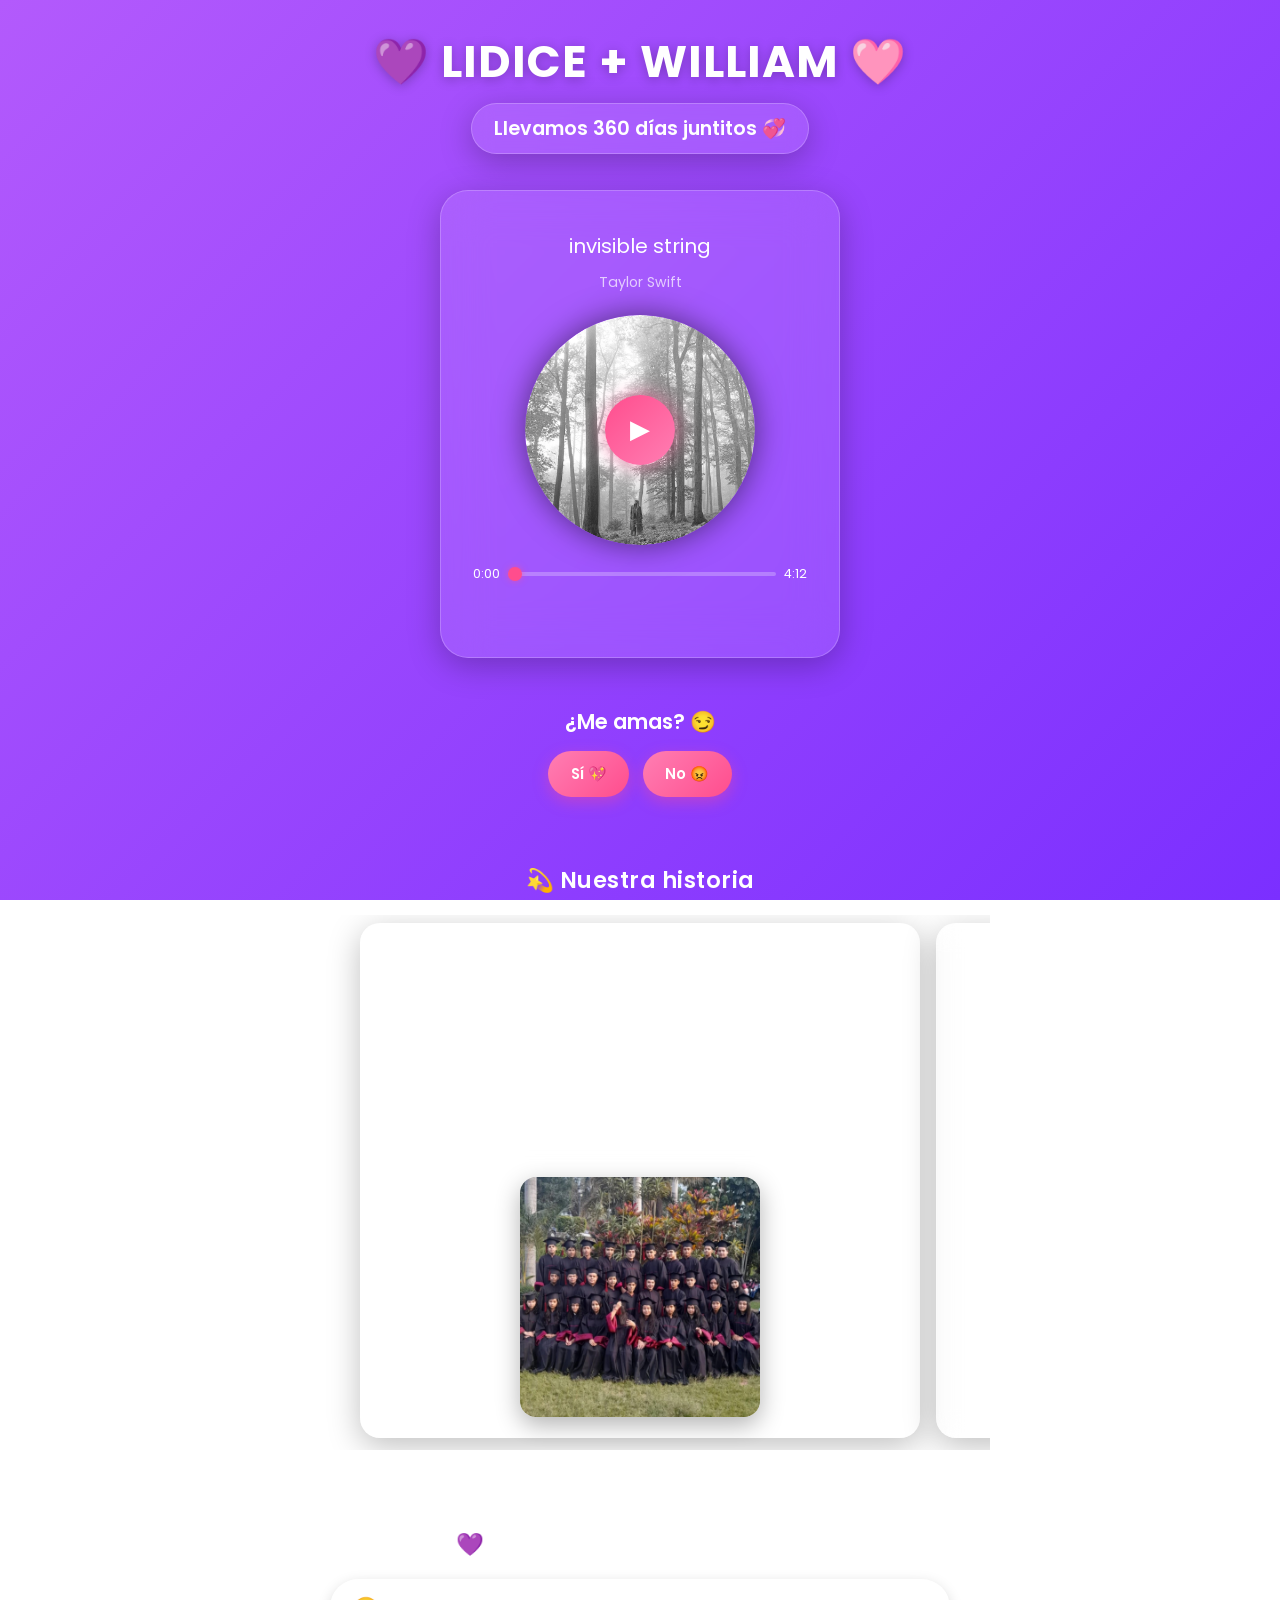
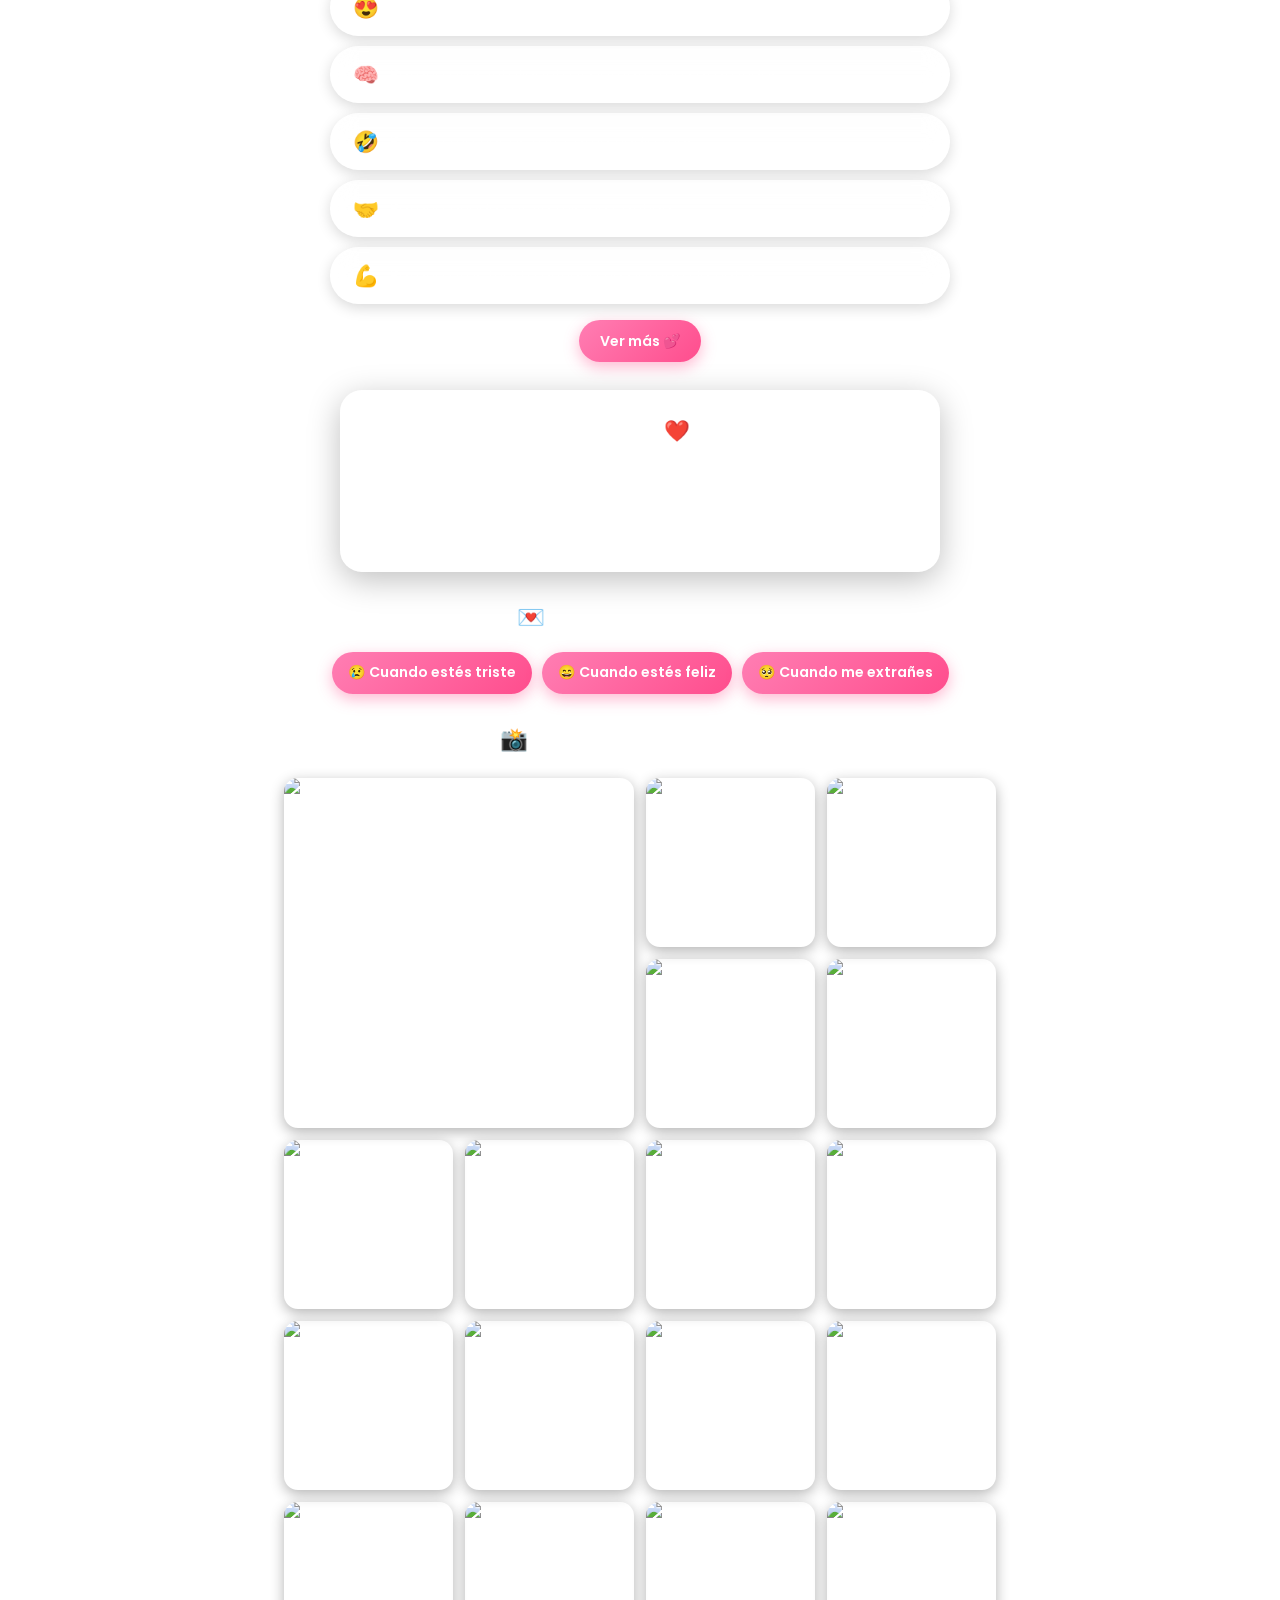
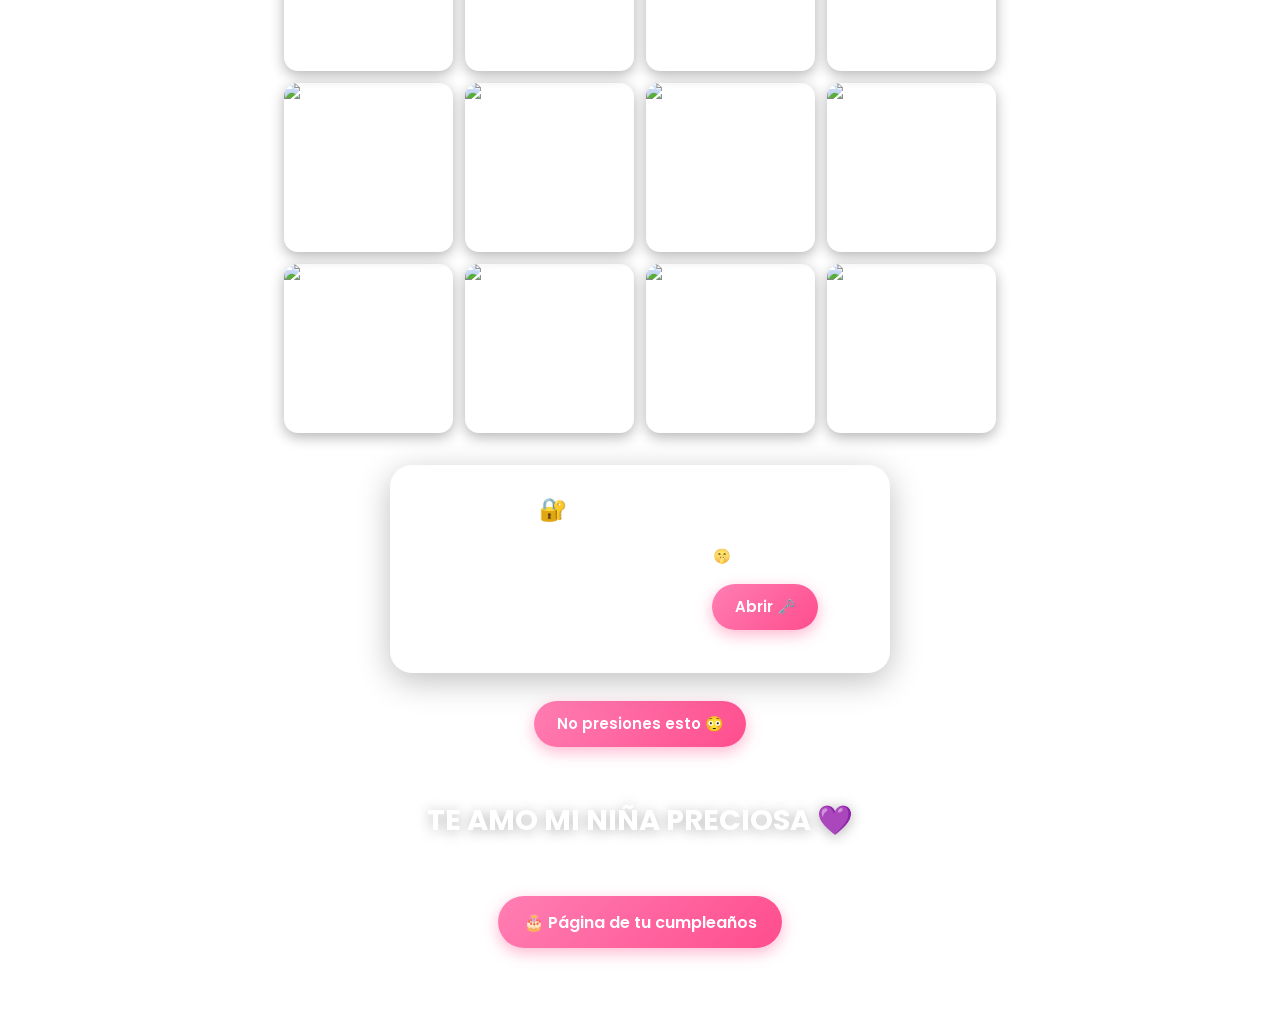
==== commit 122534d2: "Add files via upload" ====
--- a/index.html
+++ b/index.html
@@ -78,30 +78,6 @@
 </section>
 
 <!-- ══════════════════════════════════════
-     GALERÍA DE FOTOS
-══════════════════════════════════════ -->
-<section class="galeria-section">
-  <h3 class="sec-titulo">📸 Nuestros momentos</h3>
-  <div class="galeria-grid">
-    <div class="foto-item"><img src="secu.jpg"      alt="Momento 1"></div>
-    <div class="foto-item"><img src="gym ut.jpg"    alt="Momento 2"></div>
-    <div class="foto-item"><img src="1ra cita.jpg"  alt="Momento 3"></div>
-    <div class="foto-item"><img src="nv.jpg"        alt="Momento 4"></div>
-    <div class="foto-item"><img src="lidi y yo.jpg" alt="Momento 5"></div>
-    <!-- Para agregar más fotos copia esta línea:
-    <div class="foto-item"><img src="tu-foto.jpg" alt="Descripción"></div>
-    -->
-  </div>
-  <!-- Lightbox -->
-  <div id="lightbox" class="lightbox">
-    <button class="lb-close" id="lbClose">✕</button>
-    <button class="lb-prev"  id="lbPrev">‹</button>
-    <img id="lbImg" src="" alt="foto ampliada">
-    <button class="lb-next"  id="lbNext">›</button>
-  </div>
-</section>
-
-<!-- ══════════════════════════════════════
      TIMELINE / CARRUSEL
 ══════════════════════════════════════ -->
 <section class="timeline">
@@ -179,6 +155,51 @@
 </section>
 
 <!-- ══════════════════════════════════════
+     GALERÍA DE FOTOS
+══════════════════════════════════════ -->
+<section class="galeria-section">
+  <h3 class="sec-titulo">📸 Nuestros momentos</h3>
+  <div class="galeria-grid">
+    <div class="foto-item"><img src="f25.jpg"      alt="Momento 1"></div>
+    <div class="foto-item"><img src="f2.jpg"    alt="Momento 2"></div>
+    <div class="foto-item"><img src="f3.jpg"  alt="Momento 3"></div>
+    <div class="foto-item"><img src="f4.jpg"        alt="Momento 4"></div>
+    <div class="foto-item"><img src="f5.jpg" alt="Momento 5"></div>
+    <div class="foto-item"><img src="f6.jpg"      alt="Momento 1"></div>
+    <div class="foto-item"><img src="f7.jpg"    alt="Momento 2"></div>
+    <div class="foto-item"><img src="f8.jpg"  alt="Momento 3"></div>
+    <div class="foto-item"><img src="f9.jpg"        alt="Momento 4"></div>
+    <div class="foto-item"><img src="f10.jpg" alt="Momento 5"></div>
+    <div class="foto-item"><img src="f11.jpg"      alt="Momento 1"></div>
+    <div class="foto-item"><img src="f12.jpg"    alt="Momento 2"></div>
+    <div class="foto-item"><img src="f13.jpg"  alt="Momento 3"></div>
+    <div class="foto-item"><img src="f14.jpg"        alt="Momento 4"></div>
+    <div class="foto-item"><img src="f15.jpg" alt="Momento 5"></div>
+    <div class="foto-item"><img src="f16.jpg"      alt="Momento 1"></div>
+    <div class="foto-item"><img src="f17.jpg"    alt="Momento 2"></div>
+    <div class="foto-item"><img src="f18.jpg"  alt="Momento 3"></div>
+    <div class="foto-item"><img src="f19.jpg"        alt="Momento 4"></div>
+    <div class="foto-item"><img src="f20.jpg" alt="Momento 5"></div>
+    <div class="foto-item"><img src="f21.jpg"      alt="Momento 1"></div>
+    <div class="foto-item"><img src="f22.jpg"    alt="Momento 2"></div>
+    <div class="foto-item"><img src="f23.jpg"  alt="Momento 3"></div>
+    <div class="foto-item"><img src="f24.jpg"  alt="Momento 3"></div>
+    <div class="foto-item"><img src="f1.jpg"  alt="Momento 3"></div>
+    
+    <!-- Para agregar más fotos copia esta línea:
+    <div class="foto-item"><img src="tu-foto.jpg" alt="Descripción"></div>
+    -->
+  </div>
+  <!-- Lightbox -->
+  <div id="lightbox" class="lightbox">
+    <button class="lb-close" id="lbClose">✕</button>
+    <button class="lb-prev"  id="lbPrev">‹</button>
+    <img id="lbImg" src="" alt="foto ampliada">
+    <button class="lb-next"  id="lbNext">›</button>
+  </div>
+</section>
+
+<!-- ══════════════════════════════════════
      CARTA SECRETA CON CONTRASEÑA
 ══════════════════════════════════════ -->
 <section class="carta-secreta-section">
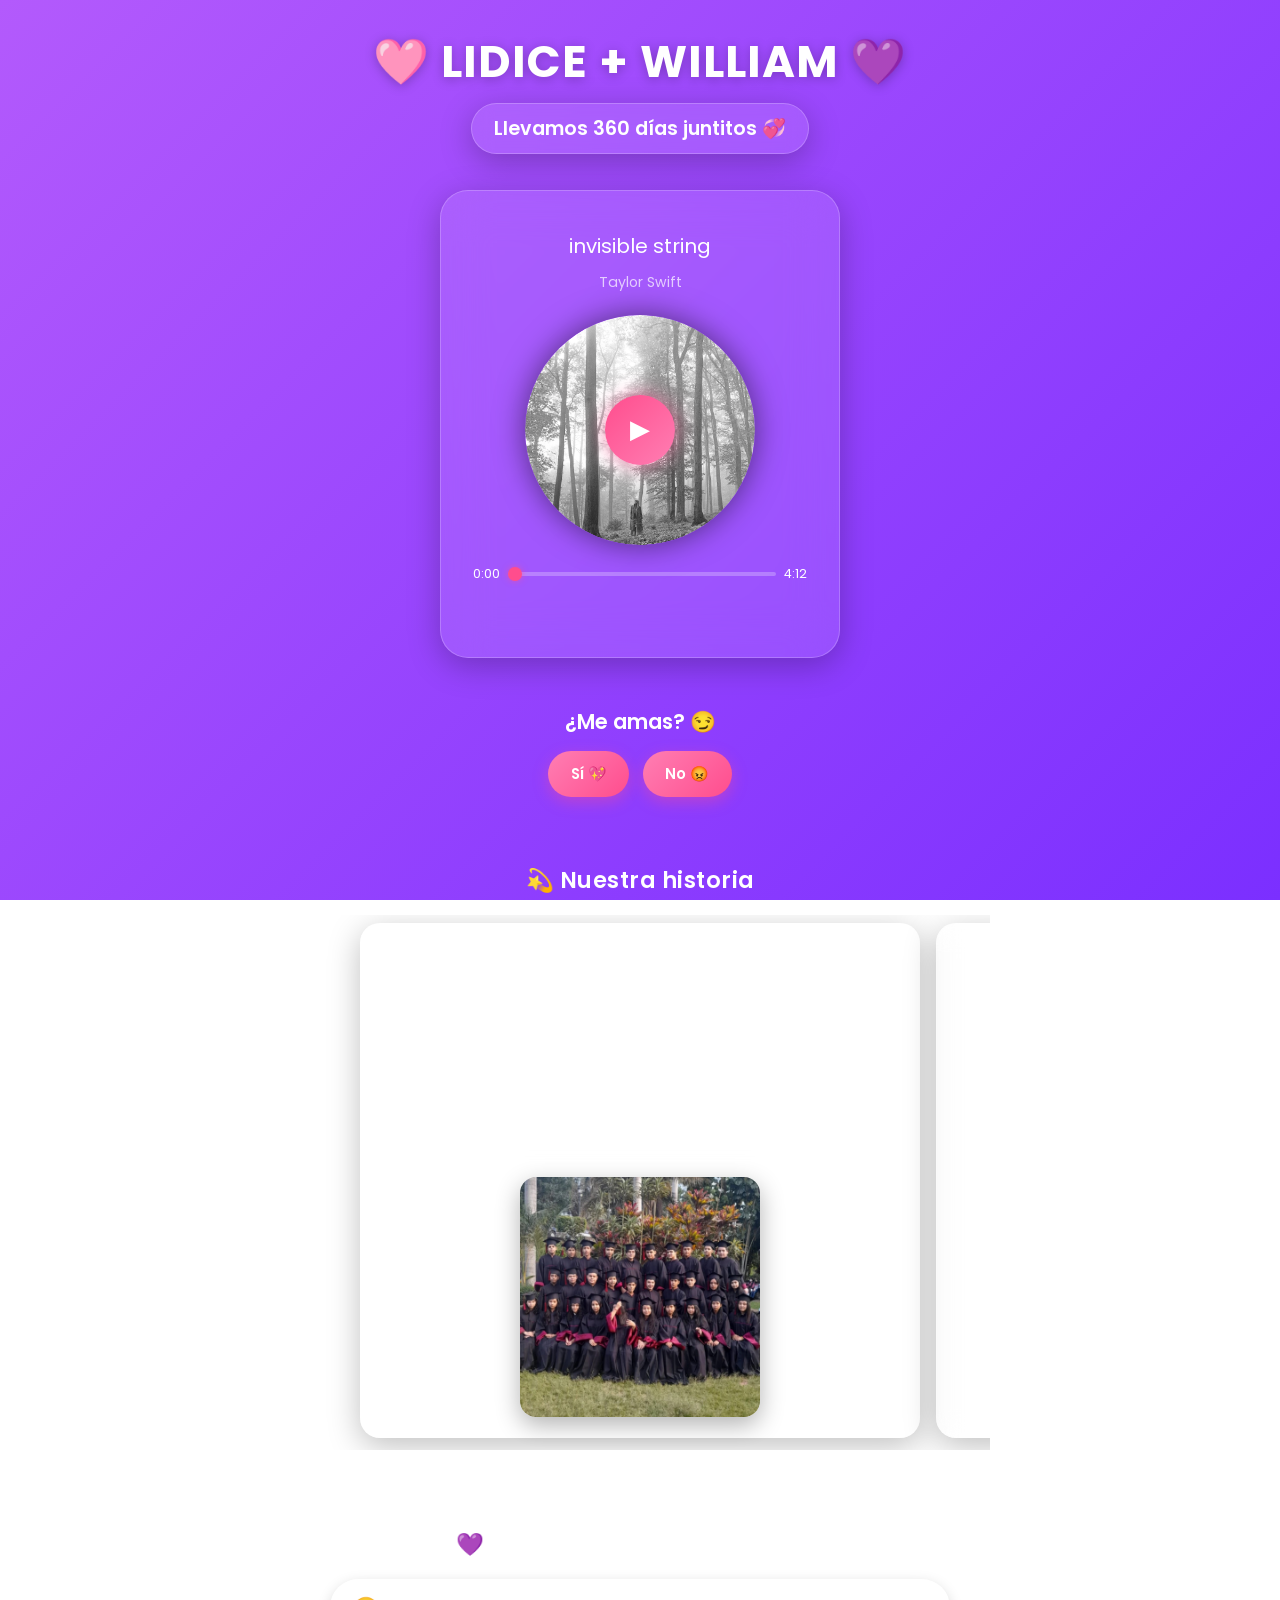
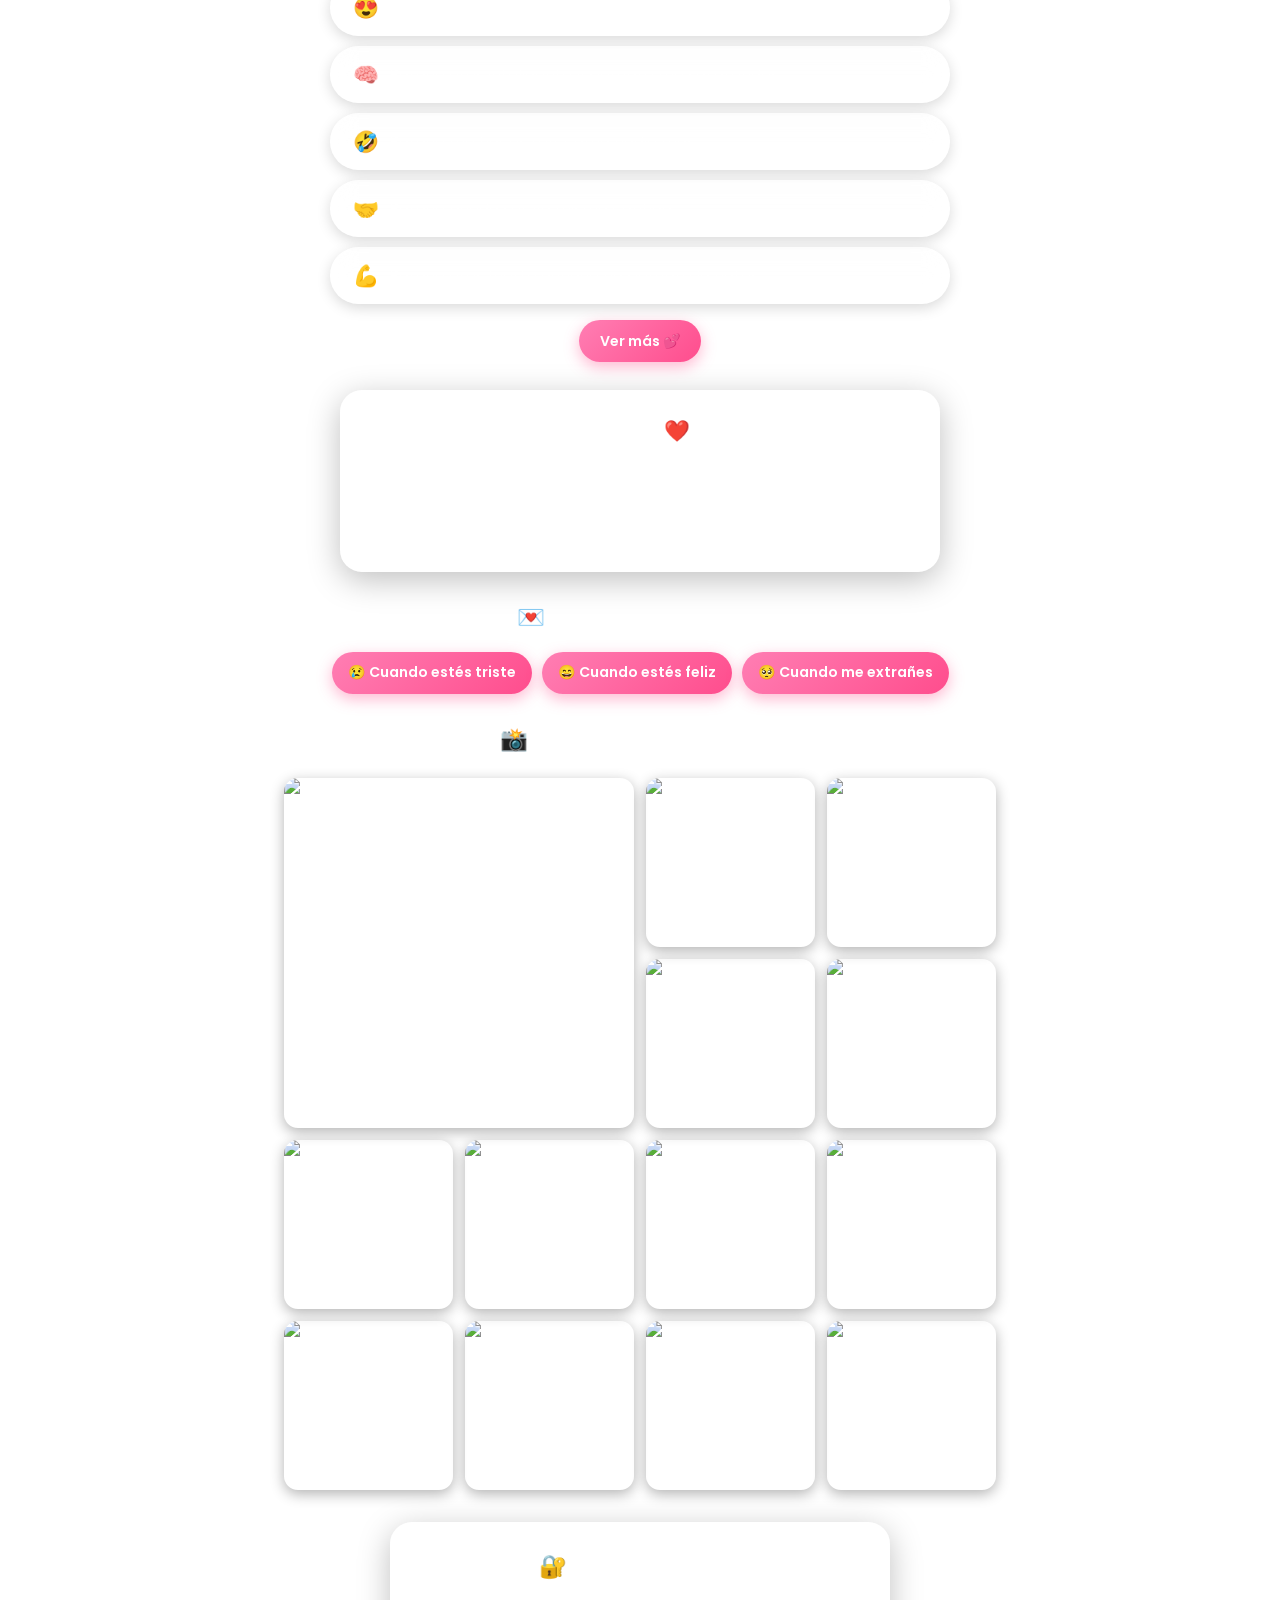
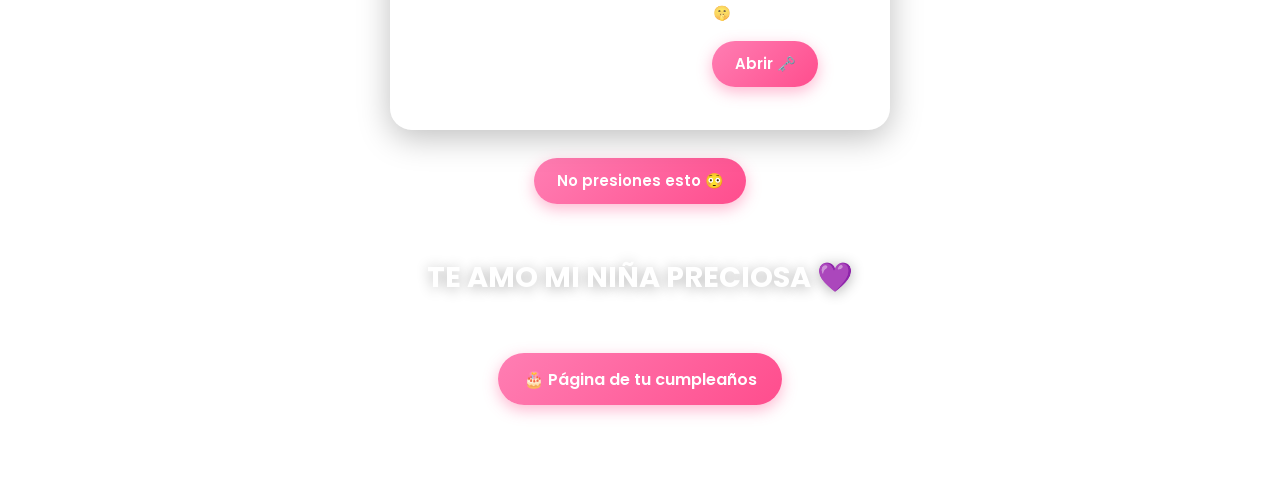
==== commit fe95e213: "Add files via upload" ====
--- a/index.html
+++ b/index.html
@@ -28,7 +28,7 @@
 <canvas id="corazonesCanvas"></canvas>
 
 <!-- TÍTULO -->
-<h1>💜 LIDICE + WILLIAM 🩷</h1>
+<h1>🩷 LIDICE + WILLIAM 💜</h1>
 
 <!-- CONTADOR -->
 <h2 id="contador"></h2>
@@ -160,31 +160,20 @@
 <section class="galeria-section">
   <h3 class="sec-titulo">📸 Nuestros momentos</h3>
   <div class="galeria-grid">
-    <div class="foto-item"><img src="f25.jpg"      alt="Momento 1"></div>
-    <div class="foto-item"><img src="f2.jpg"    alt="Momento 2"></div>
-    <div class="foto-item"><img src="f3.jpg"  alt="Momento 3"></div>
-    <div class="foto-item"><img src="f4.jpg"        alt="Momento 4"></div>
-    <div class="foto-item"><img src="f5.jpg" alt="Momento 5"></div>
-    <div class="foto-item"><img src="f6.jpg"      alt="Momento 1"></div>
-    <div class="foto-item"><img src="f7.jpg"    alt="Momento 2"></div>
-    <div class="foto-item"><img src="f8.jpg"  alt="Momento 3"></div>
-    <div class="foto-item"><img src="f9.jpg"        alt="Momento 4"></div>
-    <div class="foto-item"><img src="f10.jpg" alt="Momento 5"></div>
-    <div class="foto-item"><img src="f11.jpg"      alt="Momento 1"></div>
-    <div class="foto-item"><img src="f12.jpg"    alt="Momento 2"></div>
-    <div class="foto-item"><img src="f13.jpg"  alt="Momento 3"></div>
-    <div class="foto-item"><img src="f14.jpg"        alt="Momento 4"></div>
-    <div class="foto-item"><img src="f15.jpg" alt="Momento 5"></div>
-    <div class="foto-item"><img src="f16.jpg"      alt="Momento 1"></div>
-    <div class="foto-item"><img src="f17.jpg"    alt="Momento 2"></div>
-    <div class="foto-item"><img src="f18.jpg"  alt="Momento 3"></div>
-    <div class="foto-item"><img src="f19.jpg"        alt="Momento 4"></div>
-    <div class="foto-item"><img src="f20.jpg" alt="Momento 5"></div>
-    <div class="foto-item"><img src="f21.jpg"      alt="Momento 1"></div>
-    <div class="foto-item"><img src="f22.jpg"    alt="Momento 2"></div>
-    <div class="foto-item"><img src="f23.jpg"  alt="Momento 3"></div>
-    <div class="foto-item"><img src="f24.jpg"  alt="Momento 3"></div>
-    <div class="foto-item"><img src="f1.jpg"  alt="Momento 3"></div>
+    <div class="foto-item"><img src="pictures/f4.jpg"      alt="Momento 1"></div>
+    <div class="foto-item"><img src="pictures/f13.jpg"    alt="Momento 2"></div>
+    <div class="foto-item"><img src="pictures/f15.jpg"  alt="Momento 3"></div>
+    <div class="foto-item"><img src="pictures/f16.jpg"        alt="Momento 4"></div>
+    <div class="foto-item"><img src="pictures/f18.jpg" alt="Momento 5"></div>
+    <div class="foto-item"><img src="pictures/f19.jpg"      alt="Momento 1"></div>
+    <div class="foto-item"><img src="pictures/f20.jpg"    alt="Momento 2"></div>
+    <div class="foto-item"><img src="pictures/f21.jpg"  alt="Momento 3"></div>
+    <div class="foto-item"><img src="pictures/f23.jpg"        alt="Momento 4"></div>
+    <div class="foto-item"><img src="pictures/f24.jpg" alt="Momento 5"></div>
+    <div class="foto-item"><img src="pictures/f11.jpg"  alt="Momento 3"></div>
+    <div class="foto-item"><img src="pictures/f7.jpg"        alt="Momento 4"></div>
+    <div class="foto-item"><img src="pictures/f17.jpg" alt="Momento 5"></div>
+    
     
     <!-- Para agregar más fotos copia esta línea:
     <div class="foto-item"><img src="tu-foto.jpg" alt="Descripción"></div>
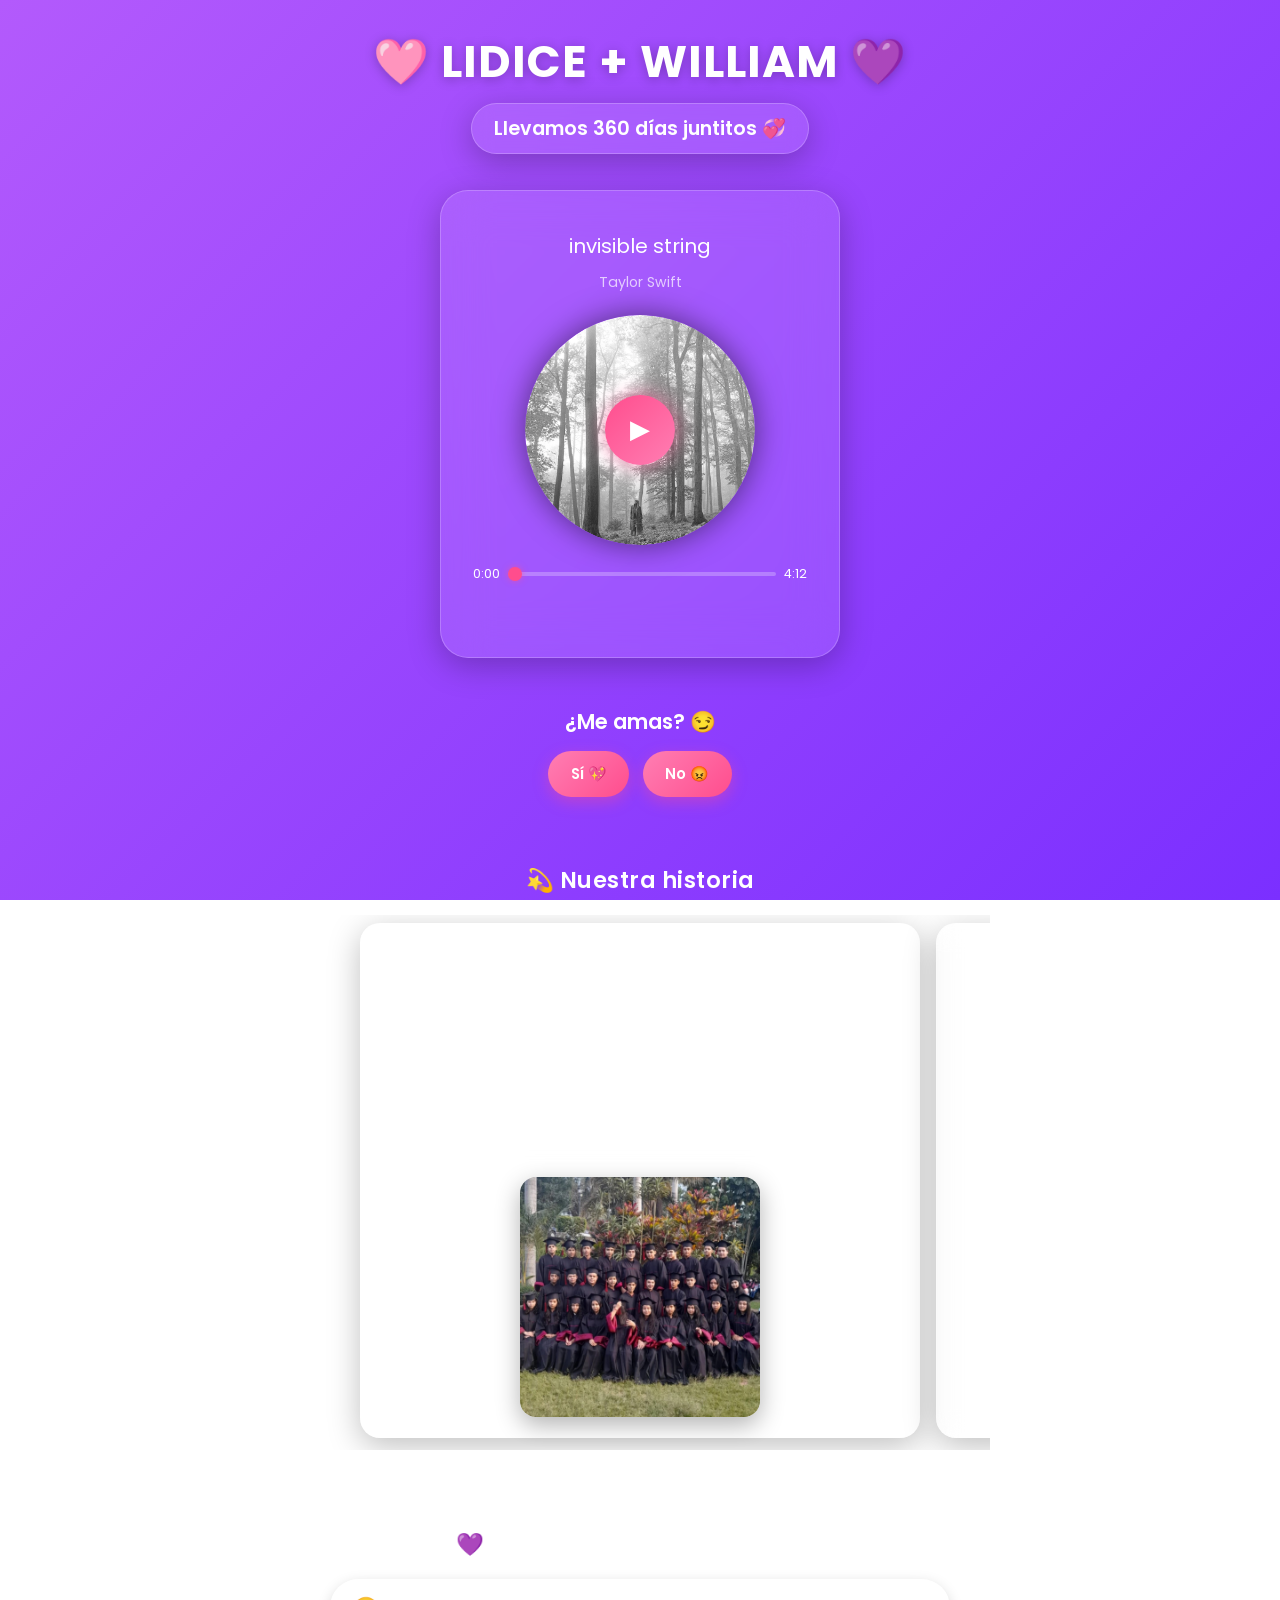
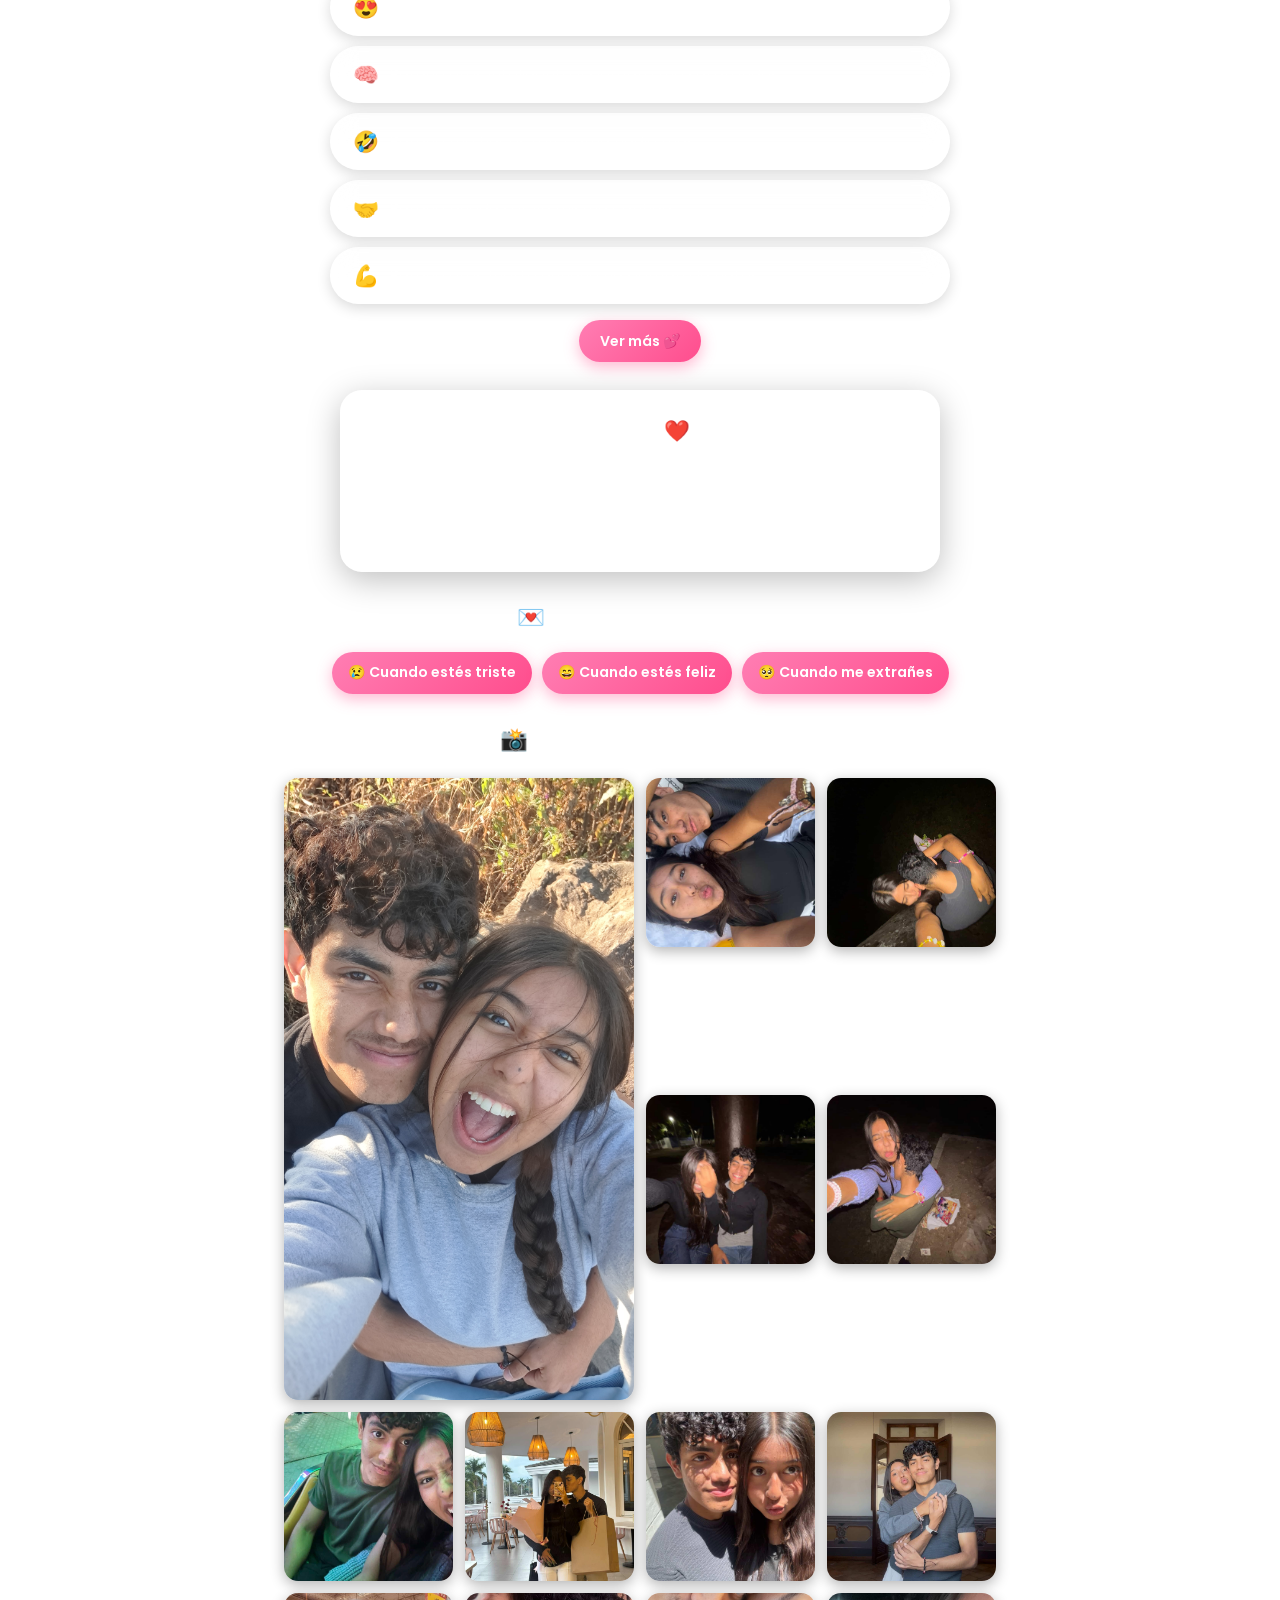
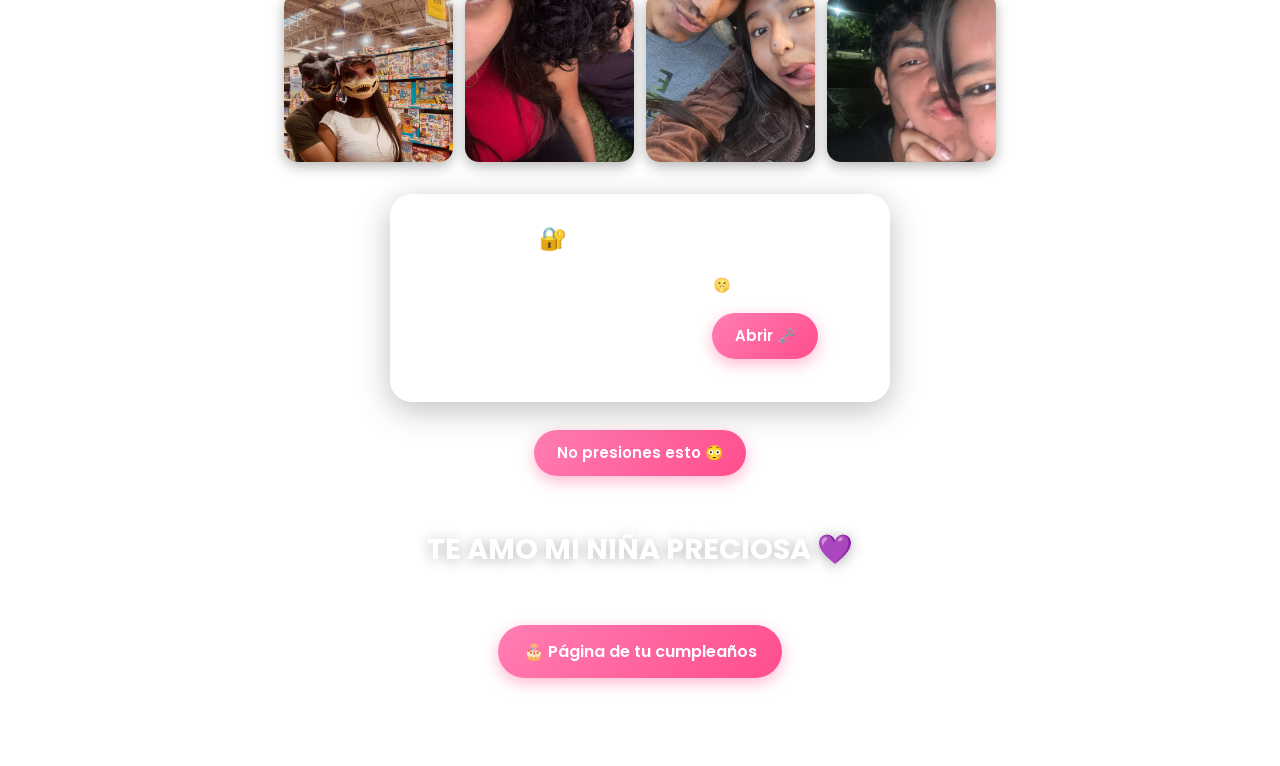
==== commit 3cc1e4a5: "Add files via upload" ====
--- a/index.html
+++ b/index.html
@@ -104,7 +104,7 @@
       </div>
 
       <div class="evento">
-        <h3>10/12/2025 💘</h3>
+        <h3>El día 💘</h3>
         <p>Hubo un momento que marcó un antes y un después en lo nuestro. Estuve planeándolo todo, pensando en cada detalle. Y llegó ese día… 10 de diciembre de 2025. Sin exagerar, se convirtió en el mejor día de mi vida. El día en que nuestra historia dejó de ser solo ilusión y se volvió real ♥️</p>
         <img src="nv.jpg" alt="Nuestro primer día">
       </div>
@@ -160,19 +160,19 @@
 <section class="galeria-section">
   <h3 class="sec-titulo">📸 Nuestros momentos</h3>
   <div class="galeria-grid">
-    <div class="foto-item"><img src="pictures/f4.jpg"      alt="Momento 1"></div>
-    <div class="foto-item"><img src="pictures/f13.jpg"    alt="Momento 2"></div>
-    <div class="foto-item"><img src="pictures/f15.jpg"  alt="Momento 3"></div>
-    <div class="foto-item"><img src="pictures/f16.jpg"        alt="Momento 4"></div>
-    <div class="foto-item"><img src="pictures/f18.jpg" alt="Momento 5"></div>
-    <div class="foto-item"><img src="pictures/f19.jpg"      alt="Momento 1"></div>
-    <div class="foto-item"><img src="pictures/f20.jpg"    alt="Momento 2"></div>
-    <div class="foto-item"><img src="pictures/f21.jpg"  alt="Momento 3"></div>
-    <div class="foto-item"><img src="pictures/f23.jpg"        alt="Momento 4"></div>
-    <div class="foto-item"><img src="pictures/f24.jpg" alt="Momento 5"></div>
-    <div class="foto-item"><img src="pictures/f11.jpg"  alt="Momento 3"></div>
-    <div class="foto-item"><img src="pictures/f7.jpg"        alt="Momento 4"></div>
-    <div class="foto-item"><img src="pictures/f17.jpg" alt="Momento 5"></div>
+    <div class="foto-item"><img src="f4.jpg"      alt="Momento 1"></div>
+    <div class="foto-item"><img src="f13.jpg"    alt="Momento 2"></div>
+    <div class="foto-item"><img src="f15.jpg"  alt="Momento 3"></div>
+    <div class="foto-item"><img src="f16.jpg"        alt="Momento 4"></div>
+    <div class="foto-item"><img src="f18.jpg" alt="Momento 5"></div>
+    <div class="foto-item"><img src="f19.jpg"      alt="Momento 1"></div>
+    <div class="foto-item"><img src="f20.jpg"    alt="Momento 2"></div>
+    <div class="foto-item"><img src="f21.jpg"  alt="Momento 3"></div>
+    <div class="foto-item"><img src="f23.jpg"        alt="Momento 4"></div>
+    <div class="foto-item"><img src="f24.jpg" alt="Momento 5"></div>
+    <div class="foto-item"><img src="f11.jpg"  alt="Momento 3"></div>
+    <div class="foto-item"><img src="f7.jpg"        alt="Momento 4"></div>
+    <div class="foto-item"><img src="f17.jpg" alt="Momento 5"></div>
     
     
     <!-- Para agregar más fotos copia esta línea:
